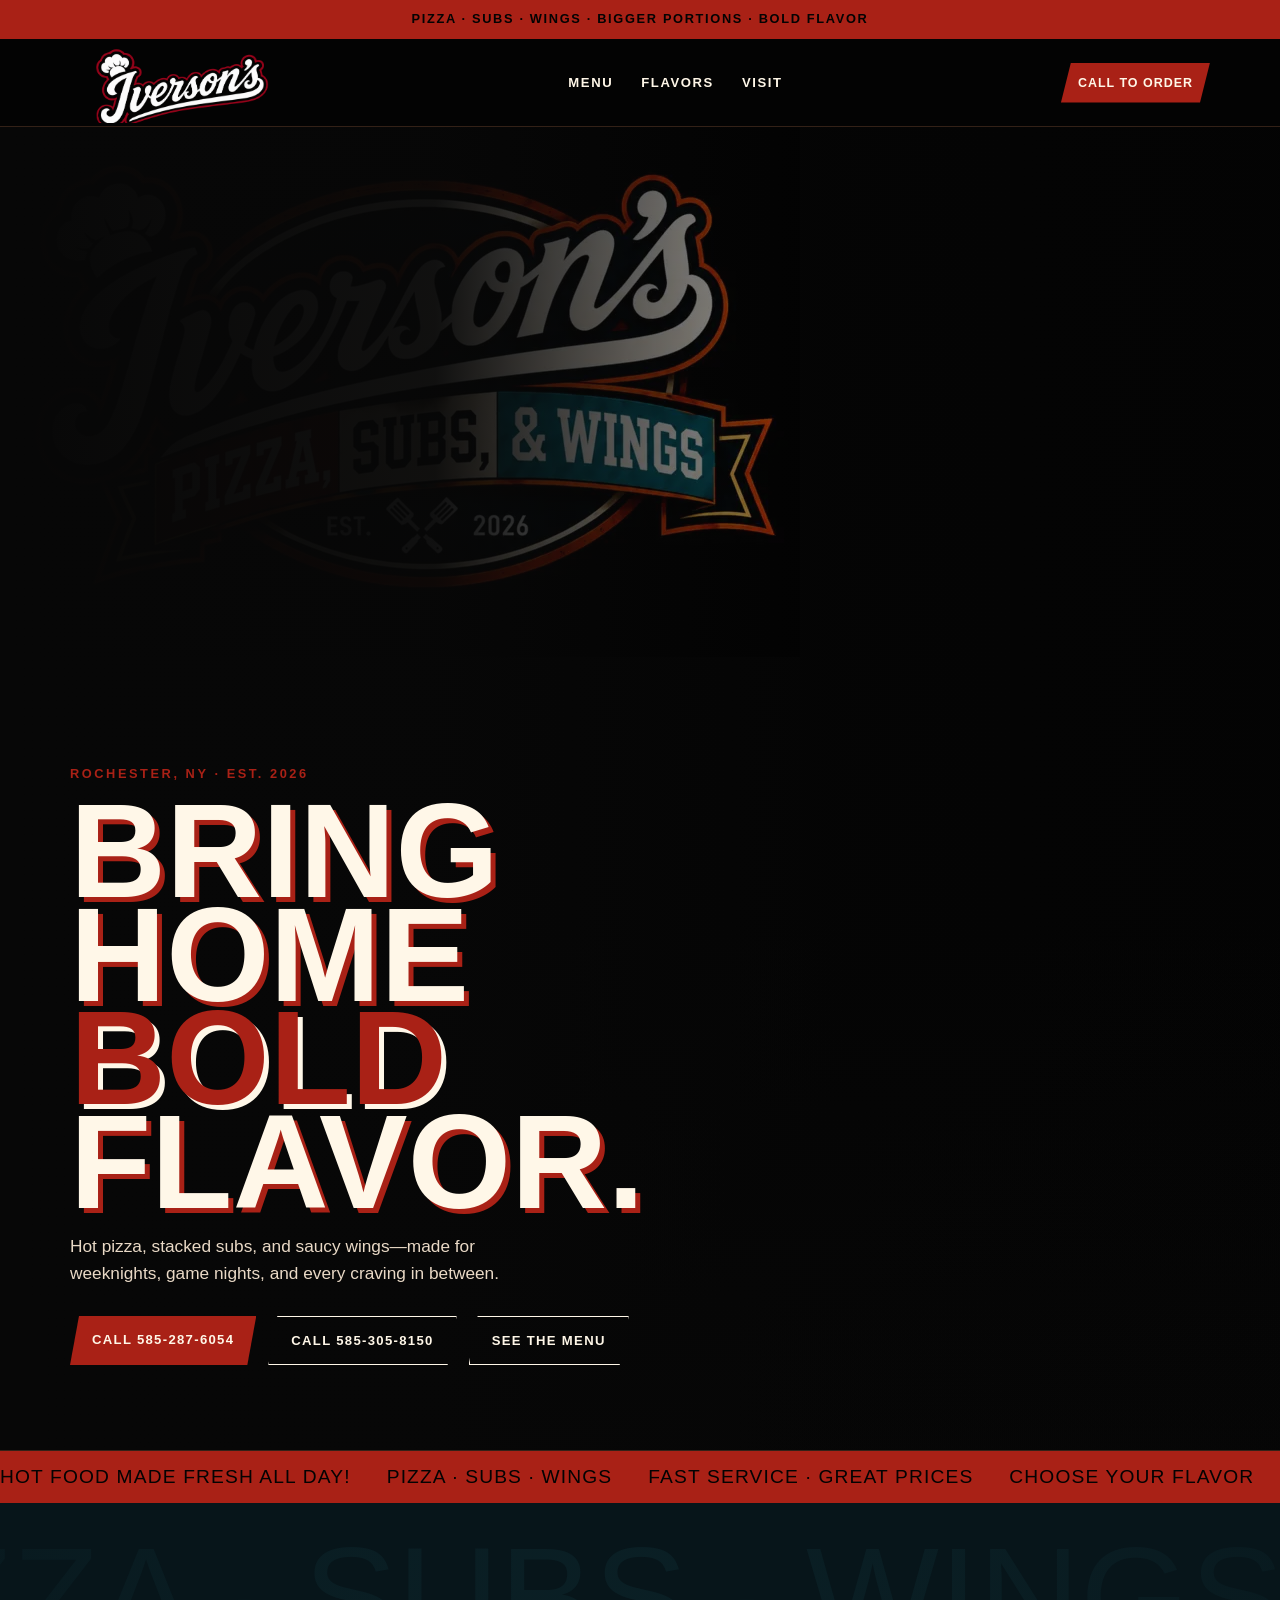
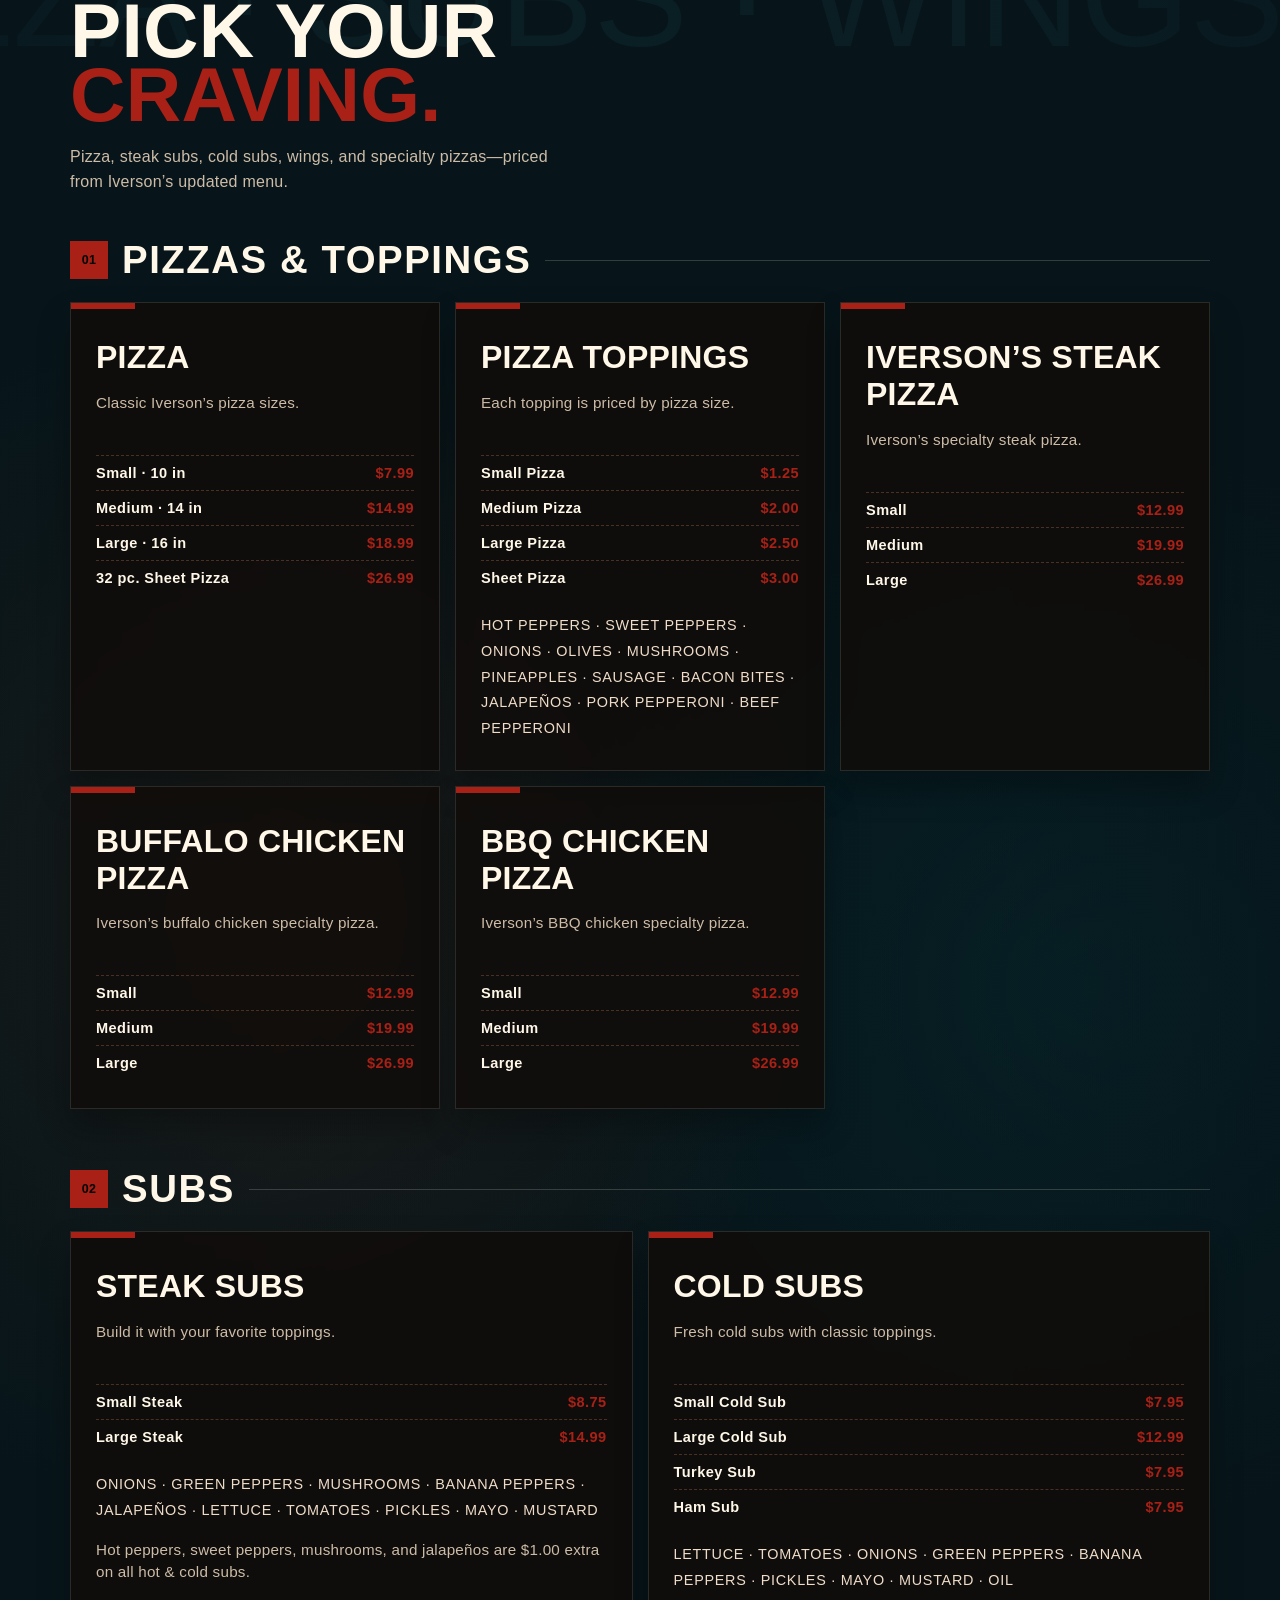
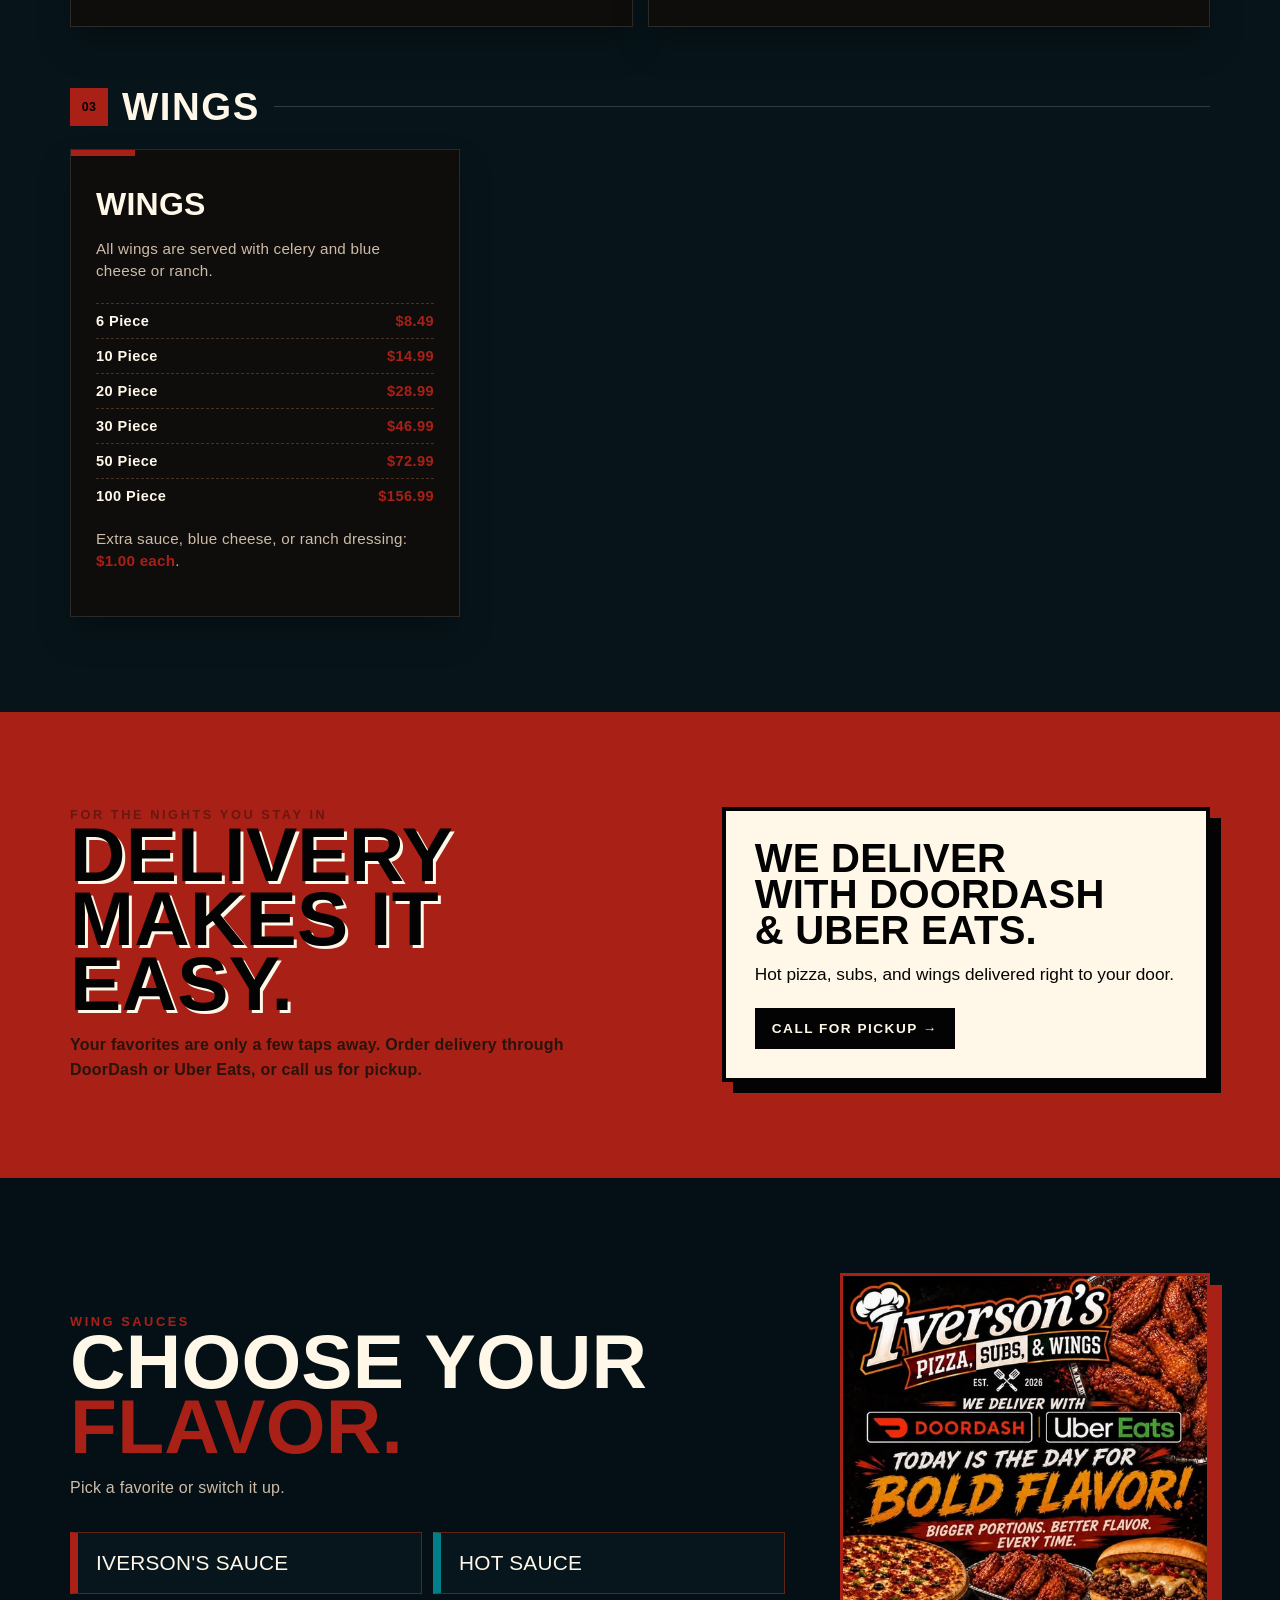
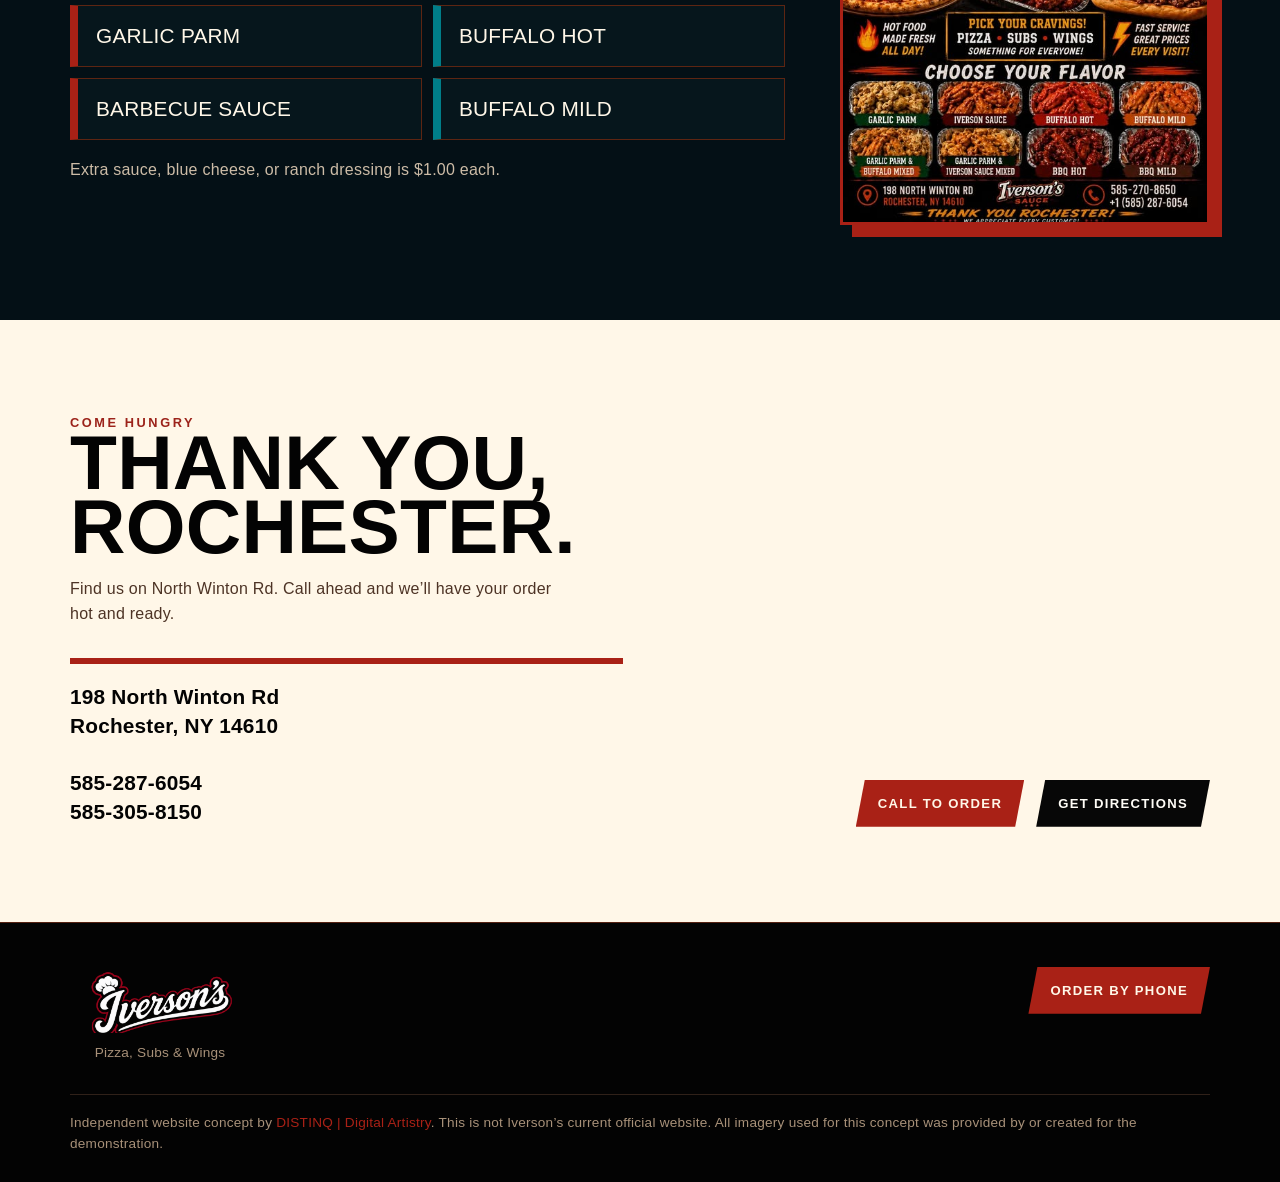
==== iversons-hoops/index.html @ 76c78ae6 "Place Iverson's full logo in hero" ====
<!doctype html>
<html lang="en">
<head>
  <meta charset="utf-8">
  <meta name="viewport" content="width=device-width, initial-scale=1">
  <meta name="description" content="A bold website concept for Iverson's Pizza, Subs & Wings.">
  <title>Iverson's Pizza, Subs & Wings | Bold Flavor</title>
  <link rel="icon" type="image/svg+xml" href="data:image/svg+xml,%3Csvg xmlns='http://www.w3.org/2000/svg' viewBox='0 0 64 64'%3E%3Ccircle cx='32' cy='32' r='30' fill='%23f4511e'/%3E%3Cpath d='M10 38c12-2 30-15 44-26M23 55c4-14 13-31 29-43M8 26c16 0 32 6 47 19' stroke='%230a0a0a' stroke-width='4' fill='none'/%3E%3C/svg%3E">
  <link rel="stylesheet" href="css/style.css?v=20260922-hero-logo">
  <script src="js/script.js" defer></script>
<style>.logo-image{display:block;width:220px;height:80px;overflow:hidden;line-height:0}.logo-image img{display:block;width:220px;height:80px;object-fit:cover;object-position:center top}@media(max-width:480px){.logo-image{width:170px;height:66px}.logo-image img{width:170px;height:66px}} .footer-logo{width:180px;height:66px}.footer-logo img{width:180px;height:66px}@media(max-width:480px){.footer-logo{width:155px;height:60px}.footer-logo img{width:155px;height:60px}}</style></head>
<body>
  <div class="top">Pizza · Subs · Wings · Bigger portions · Bold flavor</div>
  <nav class="wrap nav">
    <a class="logo logo-image" href="#top" aria-label="Iverson’s home"><img src="Iversons-logo-deep-red.png" alt="Iverson’s"></a>
    <div class="links"><a href="#menu">Menu</a><a href="#flavors">Flavors</a><a href="#visit">Visit</a></div>
    <a class="order" href="tel:+15852876054">Call to order</a>
  </nav>

  <main id="top">
    <section class="hero">
      <div class="hero-logo" aria-hidden="true"><img src="iversons-hero-logo.webp" alt=""></div>
      <div class="wrap hero-inner">
        <div class="eyebrow">Rochester, NY · Est. 2026</div>
        <h1>Bring home<br><em>bold</em> flavor.</h1>
        <p>Hot pizza, stacked subs, and saucy wings—made for weeknights, game nights, and every craving in between.</p>
        <div class="hero-ctas">
          <a class="btn orange" href="tel:+15852876054">Call 585-287-6054</a>
          <a class="btn outline" href="tel:+15853058150">Call 585-305-8150</a>
          <a class="btn outline" href="#menu">See the menu</a>
        </div>
      </div>
    </section>

    <div class="ticker"><span>Hot food made fresh all day!</span><span>Pizza · Subs · Wings</span><span>Fast service · Great prices</span><span>Choose your flavor</span></div>

    <section class="menu section" id="menu">
      <div class="wrap menu-content">
        <h2 class="heading">Pick your<br><span class="hot">craving.</span></h2>
        <p class="sub">Pizza, steak subs, cold subs, wings, and specialty pizzas—priced from Iverson’s updated menu.</p>

        <div class="menu-group">
          <div class="menu-group-title"><span>01</span><h3>Pizzas &amp; Toppings</h3></div>
          <div class="cards cards-pizza">
            <article class="card">
            <h3>Pizza</h3>
            <p>Classic Iverson’s pizza sizes.</p>
            <ul>
              <li><span>Small · 10 in</span><b>$7.99</b></li>
              <li><span>Medium · 14 in</span><b>$14.99</b></li>
              <li><span>Large · 16 in</span><b>$18.99</b></li>
              <li><span>32 pc. Sheet Pizza</span><b>$26.99</b></li>
            </ul>
          </article>
            <article class="card">
            <h3>Pizza Toppings</h3>
            <p>Each topping is priced by pizza size.</p>
            <ul>
              <li><span>Small Pizza</span><b>$1.25</b></li>
              <li><span>Medium Pizza</span><b>$2.00</b></li>
              <li><span>Large Pizza</span><b>$2.50</b></li>
              <li><span>Sheet Pizza</span><b>$3.00</b></li>
            </ul>
            <div class="topping-copy">Hot Peppers · Sweet Peppers · Onions · Olives · Mushrooms · Pineapples · Sausage · Bacon Bites · Jalapeños · Pork Pepperoni · Beef Pepperoni</div>
          </article>
            <article class="card">
            <h3>Iverson’s Steak Pizza</h3>
            <p>Iverson’s specialty steak pizza.</p>
            <ul>
              <li><span>Small</span><b>$12.99</b></li>
              <li><span>Medium</span><b>$19.99</b></li>
              <li><span>Large</span><b>$26.99</b></li>
            </ul>
          </article>
            <article class="card">
            <h3>Buffalo Chicken Pizza</h3>
            <p>Iverson’s buffalo chicken specialty pizza.</p>
            <ul>
              <li><span>Small</span><b>$12.99</b></li>
              <li><span>Medium</span><b>$19.99</b></li>
              <li><span>Large</span><b>$26.99</b></li>
            </ul>
          </article>
            <article class="card">
            <h3>BBQ Chicken Pizza</h3>
            <p>Iverson’s BBQ chicken specialty pizza.</p>
            <ul>
              <li><span>Small</span><b>$12.99</b></li>
              <li><span>Medium</span><b>$19.99</b></li>
              <li><span>Large</span><b>$26.99</b></li>
            </ul>
          </article>
          </div>
        </div>

        <div class="menu-group">
          <div class="menu-group-title"><span>02</span><h3>Subs</h3></div>
          <div class="cards cards-subs">
            <article class="card">
            <h3>Steak Subs</h3>
            <p>Build it with your favorite toppings.</p>
            <ul>
              <li><span>Small Steak</span><b>$8.75</b></li>
              <li><span>Large Steak</span><b>$14.99</b></li>
            </ul>
            <div class="topping-copy">Onions · Green Peppers · Mushrooms · Banana Peppers · Jalapeños · Lettuce · Tomatoes · Pickles · Mayo · Mustard</div>
            <p>Hot peppers, sweet peppers, mushrooms, and jalapeños are $1.00 extra on all hot &amp; cold subs.</p>
          </article>
            <article class="card">
            <h3>Cold Subs</h3>
            <p>Fresh cold subs with classic toppings.</p>
            <ul>
              <li><span>Small Cold Sub</span><b>$7.95</b></li>
              <li><span>Large Cold Sub</span><b>$12.99</b></li>
              <li><span>Turkey Sub</span><b>$7.95</b></li>
              <li><span>Ham Sub</span><b>$7.95</b></li>
            </ul>
            <div class="topping-copy">Lettuce · Tomatoes · Onions · Green Peppers · Banana Peppers · Pickles · Mayo · Mustard · Oil</div>
          </article>
          </div>
        </div>

        <div class="menu-group">
          <div class="menu-group-title"><span>03</span><h3>Wings</h3></div>
          <div class="cards cards-wings">
            <article class="card">
            <h3>Wings</h3>
            <p>All wings are served with celery and blue cheese or ranch.</p>
            <ul>
              <li><span>6 Piece</span><b>$8.49</b></li>
              <li><span>10 Piece</span><b>$14.99</b></li>
              <li><span>20 Piece</span><b>$28.99</b></li>
              <li><span>30 Piece</span><b>$46.99</b></li>
              <li><span>50 Piece</span><b>$72.99</b></li>
              <li><span>100 Piece</span><b>$156.99</b></li>
            </ul>
            <p>Extra sauce, blue cheese, or ranch dressing: <b>$1.00 each</b>.</p>
          </article>
          </div>
        </div>
      </div>
    </section>

    <section class="delivery section">
      <div class="wrap delivery-grid">
        <div>
          <div class="eyebrow delivery-eyebrow">For the nights you stay in</div>
          <h2 class="heading">Delivery<br>makes it<br>easy.</h2>
          <p class="sub">Your favorites are only a few taps away. Order delivery through DoorDash or Uber Eats, or call us for pickup.</p>
        </div>
        <div class="delivery-callout">
          <strong>We deliver<br>with DoorDash<br>&amp; Uber Eats.</strong>
          <p>Hot pizza, subs, and wings delivered right to your door.</p>
          <a href="tel:+15852876054">Call for pickup →</a>
        </div>
      </div>
    </section>

    <section class="flavors section" id="flavors">
      <div class="wrap flavor-grid">
        <div>
          <div class="eyebrow">Wing sauces</div>
          <h2 class="heading">Choose your<br><span class="hot">flavor.</span></h2>
          <p class="sub">Pick a favorite or switch it up.</p>
          <div class="flavor-list">
            <div class="flavor">Iverson's Sauce</div>
            <div class="flavor">Hot Sauce</div>
            <div class="flavor">Garlic Parm</div>
            <div class="flavor">Buffalo Hot</div>
            <div class="flavor">Barbecue Sauce</div>
            <div class="flavor">Buffalo Mild</div>
          </div>
          <p class="sub">Extra sauce, blue cheese, or ranch dressing is $1.00 each.</p>
        </div>
        <img class="ad" src="assets/iversons-ad.png" alt="Iverson's Pizza, Subs & Wings advertisement showing pizza, wings and subs">
      </div>
    </section>

    <section class="visit section" id="visit">
      <div class="wrap visit-grid">
        <div>
          <div class="eyebrow visit-eyebrow">Come hungry</div>
          <h2 class="heading">Thank you,<br>Rochester.</h2>
          <p class="sub">Find us on North Winton Rd. Call ahead and we’ll have your order hot and ready.</p>
          <div class="visit-details">198 North Winton Rd<br>Rochester, NY 14610<br><br>585-287-6054<br>585-305-8150</div>
        </div>
        <div class="visit-actions">
          <a class="btn orange" href="tel:+15852876054">Call to order</a>
          <a class="btn dark" href="https://maps.google.com/?q=198+North+Winton+Road+Rochester+NY+14610" target="_blank" rel="noopener">Get directions</a>
        </div>
      </div>
    </section>
  </main>

  <footer class="footer">
    <div class="wrap">
      <div class="footer-top">
        <div><a class="logo logo-image footer-logo" href="#top" aria-label="Iverson’s home"><img src="Iversons-logo-deep-red.png" alt="Iverson’s"></a><p>Pizza, Subs &amp; Wings</p></div>
        <a class="btn orange" href="tel:+15852876054">Order by phone</a>
      </div>
      <div class="legal">Independent website concept by <a href="https://distinqdigitalartistry.com">DISTINQ | Digital Artistry</a>. This is not Iverson’s current official website. All imagery used for this concept was provided by or created for the demonstration.</div>
    </div>
  </footer>
</body>
</html>
---- iversons-hoops/css/style.css ----
:root{--black:#030303;--char:#07151a;--orange:#a92116;--amber:#a92116;--red:#a92116;--teal:#007e89;--cream:#fff7e8;--white:#fffdf7;--line:#542010}
*{box-sizing:border-box}
html{scroll-behavior:smooth}
body{margin:0;background:var(--black);color:var(--cream);font-family:Impact,Haettenschweiler,'Arial Narrow Bold',sans-serif;letter-spacing:.015em}
a{color:inherit;text-decoration:none}
.wrap{max-width:1200px;margin:auto;padding:0 30px}
.top{height:39px;background:var(--orange);display:flex;align-items:center;justify-content:center;color:var(--black);font:800 .8rem/1 Arial,sans-serif;letter-spacing:.13em;text-transform:uppercase}
.nav{height:87px;display:flex;align-items:center;justify-content:space-between;gap:20px}
.logo{color:var(--white);font-family:Georgia,serif;font-size:1.65rem;font-style:italic;font-weight:900;letter-spacing:-.08em}
.logo i{display:inline-block;color:var(--cream);font-style:normal;font-family:Georgia,serif;font-size:2rem;font-weight:900;line-height:1;text-shadow:-2px 0 var(--orange),0 2px var(--orange),2px 0 var(--orange),0 -2px var(--orange);margin-right:-.08em}
.links{display:flex;gap:28px;font:800 .82rem Arial,sans-serif;letter-spacing:.12em;text-transform:uppercase}
.links a:hover{color:var(--amber)}
.order{padding:13px 17px;background:var(--red);color:var(--cream);font:900 .78rem Arial,sans-serif;letter-spacing:.08em;text-transform:uppercase;clip-path:polygon(10px 0,100% 0,calc(100% - 10px) 100%,0 100%)}
.hero{position:relative;overflow:hidden;min-height:650px;border-top:1px solid #332117;border-bottom:1px solid #332117}
.hero:after{content:'';position:absolute;inset:0;background:linear-gradient(90deg,#070707 0%,rgba(7,7,7,.96) 34%,rgba(7,7,7,.34) 65%,rgba(7,7,7,.12)),linear-gradient(0deg,rgba(7,7,7,.7),transparent 40%);pointer-events:none}
.hero-img{position:absolute;inset:0;background:url('../assets/basketball-pizza.png') 82% 48%/min(760px,71vw) auto no-repeat;filter:saturate(1.1)}
.hero-inner{position:relative;z-index:1;padding:105px 30px 85px}
.eyebrow{color:var(--amber);font:900 .8rem Arial,sans-serif;letter-spacing:.2em;text-transform:uppercase}
.hero h1{font-size:clamp(4.3rem,10.5vw,8.3rem);line-height:.78;text-transform:uppercase;max-width:680px;margin:19px 0;color:var(--cream);text-shadow:5px 5px 0 var(--red)}
.hero h1 em{color:var(--red);font-style:normal;text-shadow:5px 5px 0 var(--cream)}
.hero p{max-width:430px;font:1.08rem/1.55 Arial,sans-serif;letter-spacing:0;color:#e9d9c6}
.hero-ctas{display:flex;gap:12px;flex-wrap:wrap;margin-top:29px}
.btn{padding:16px 22px;display:inline-block;font:900 .82rem Arial,sans-serif;letter-spacing:.1em;text-transform:uppercase;clip-path:polygon(9px 0,100% 0,calc(100% - 9px) 100%,0 100%)}
.btn.orange{background:var(--red);color:var(--cream)}
.btn.outline{border:1px solid var(--cream);color:var(--cream)}
.btn.dark{background:#070707;color:#fffdf7}
.ticker{overflow:hidden;background:var(--amber);color:var(--black);white-space:nowrap;padding:15px 0;font-size:1.2rem;letter-spacing:.06em;text-transform:uppercase}
.ticker span{padding-right:36px}
.section{padding:95px 0}
.heading{font-size:clamp(3rem,6vw,5.6rem);line-height:.84;text-transform:uppercase;margin:0;color:var(--cream)}
.heading .hot{color:var(--orange)}
.sub{font:1rem/1.55 Arial,sans-serif;color:#cdbca7;max-width:500px;margin:18px 0 0}

/* Menu */
.menu{background:var(--char);position:relative;overflow:hidden;isolation:isolate}
.menu:before{content:'PIZZA · SUBS · WINGS';position:absolute;right:-.03em;top:.1em;font-size:clamp(3rem,11vw,12rem);color:#0c252b;white-space:nowrap;pointer-events:none;z-index:0}
.menu:after{content:'';position:absolute;inset:0;background:linear-gradient(90deg,rgba(7,21,26,.68) 0%,rgba(7,21,26,.48) 22%,rgba(7,21,26,.38) 50%,rgba(7,21,26,.48) 78%,rgba(7,21,26,.68) 100%),radial-gradient(circle at 18% 42%,rgba(241,90,10,.18),transparent 34%),radial-gradient(circle at 84% 45%,rgba(0,126,137,.18),transparent 32%);z-index:1;pointer-events:none}
.menu-content{position:relative;z-index:2}
.cards{display:grid;grid-template-columns:repeat(3,1fr);gap:15px;margin-top:43px;position:relative;z-index:2}
.menu-group{margin-top:44px;position:relative;z-index:2}
.menu-group+.menu-group{margin-top:58px}
.menu-group-title{display:flex;align-items:center;gap:14px}
.menu-group-title span{display:inline-flex;align-items:center;justify-content:center;width:38px;height:38px;background:var(--orange);color:var(--black);font:900 .78rem Arial,sans-serif}
.menu-group-title h3{margin:0;color:var(--cream);font-size:clamp(1.7rem,3vw,2.6rem);text-transform:uppercase;letter-spacing:.04em}
.menu-group-title:after{content:'';height:1px;background:rgba(247,240,228,.18);flex:1}
.menu-group .cards{margin-top:20px}
.cards-subs{grid-template-columns:repeat(2,minmax(0,1fr))}
.cards-wings{grid-template-columns:minmax(0,1fr);max-width:390px}
.cards-wings .card:before{background:var(--red)}
.card{border:1px solid rgba(247,240,228,.12);background:rgba(16,13,11,.88);padding:28px 25px;min-height:250px;position:relative;backdrop-filter:blur(2px);box-shadow:0 18px 30px rgba(0,0,0,.28)}
.card:before{content:'';position:absolute;left:0;top:0;width:64px;height:6px;background:var(--orange)}
.card:nth-child(even):before{background:var(--amber)}
.card h3{font-size:2rem;text-transform:uppercase;margin:8px 0 14px;color:var(--cream)}
.card p{min-height:42px;font:.95rem/1.45 Arial,sans-serif;color:#cdbca7}
.card ul{list-style:none;margin:21px 0 0;padding:0;font:800 .91rem Arial,sans-serif;letter-spacing:.03em}
.card li{display:flex;justify-content:space-between;gap:16px;padding:9px 0;border-top:1px dashed #4a3022}
.card li span{padding-right:8px}
.card b{color:var(--amber);white-space:nowrap}
.topping-copy{margin-top:18px;font:400 .9rem/1.8 Arial,sans-serif;color:#f0ddc9;text-transform:uppercase;letter-spacing:.05em}

.delivery{background:var(--orange);color:var(--black)}
.delivery-grid{display:grid;grid-template-columns:1.1fr .9fr;gap:55px;align-items:center}
.delivery .heading{color:var(--black);text-shadow:3px 3px 0 var(--cream)}
.delivery .sub{color:#29130b;font-weight:600}
.delivery-eyebrow{color:#6c160f}
.delivery-callout{border:4px solid var(--black);padding:29px;background:var(--cream);box-shadow:11px 11px 0 var(--black)}
.delivery-callout p{font:1.08rem/1.5 Arial,sans-serif;letter-spacing:0;margin:0}
.delivery-callout strong{display:block;font-size:2.5rem;line-height:.9;text-transform:uppercase;margin-bottom:14px}
.delivery-callout a{display:inline-block;margin-top:20px;font:900 .85rem Arial,sans-serif;letter-spacing:.11em;text-transform:uppercase;padding:13px 17px;background:var(--black);color:var(--cream)}
.flavors{background:#041016}
.flavor-grid{display:grid;grid-template-columns:1fr 370px;gap:55px;align-items:center}
.flavor-list{display:grid;grid-template-columns:repeat(2,1fr);gap:11px;margin-top:31px}
.flavor{border:1px solid #5d2512;background:#06161c;color:var(--cream);padding:18px;font-size:1.3rem;text-transform:uppercase}
.flavor:nth-child(odd){border-left:8px solid var(--orange)}
.flavor:nth-child(even){border-left:8px solid var(--teal)}
.ad{width:100%;max-width:370px;justify-self:end;border:3px solid var(--orange);box-shadow:12px 12px 0 var(--red)}
.visit{background:var(--cream);color:var(--black)}
.visit-grid{display:grid;grid-template-columns:1fr 1fr;gap:35px;align-items:end}
.visit .heading{color:var(--black)}
.visit .sub{color:#4d3325}
.visit-eyebrow{color:#9c231a}
.visit-details{border-top:6px solid var(--orange);margin-top:32px;padding-top:19px;font:800 1.3rem/1.38 Arial,sans-serif;letter-spacing:.01em}
.visit-actions{display:flex;gap:12px;flex-wrap:wrap;justify-content:end}
.footer{background:var(--black);padding:44px 0 28px;border-top:1px solid var(--line)}
.footer-top{display:flex;justify-content:space-between;gap:30px;align-items:flex-start}
.footer-top>div:first-child{width:180px;display:flex;flex-direction:column;align-items:center;text-align:center}
.footer-top>div:first-child p{margin:10px 0 0;text-align:center}
.footer p,.legal{font:.85rem/1.5 Arial,sans-serif;color:#a89179}
.legal{border-top:1px solid #302119;padding-top:18px;margin-top:31px}
.legal a{color:var(--amber)}

@media(max-width:800px){
  .links{display:none}
  .hero{min-height:620px}
  .hero-img{background-size:720px auto;background-position:110% 51%;opacity:.75}
  .hero:after{background:linear-gradient(90deg,#070707 0%,rgba(7,7,7,.94) 48%,rgba(7,7,7,.42)),linear-gradient(0deg,rgba(7,7,7,.65),transparent 40%)}
  .hero-inner{padding-top:80px}
  .cards,.delivery-grid,.flavor-grid,.visit-grid{grid-template-columns:1fr}.menu:after{background:linear-gradient(180deg,rgba(22,18,15,.58) 0%,rgba(22,18,15,.54) 40%,rgba(22,18,15,.68) 100%)}
  .delivery-grid,.flavor-grid{gap:35px}
  .ad{justify-self:start;max-width:310px}
  .visit-actions{justify-content:start}
  .footer-top{flex-direction:column}
  .cards-wings{max-width:none}
  .menu-group+.menu-group{margin-top:46px}
  .section{padding:68px 0}
}
@media(max-width:480px){
  .wrap,.hero-inner{padding-left:20px;padding-right:20px}
  .logo{font-size:1.35rem}
  .logo i{font-size:1.65rem}
  .order{font-size:.68rem;padding:11px}
  .hero h1{font-size:4rem}
  .flavor-list{grid-template-columns:1fr}
  .top{font-size:.67rem}
  .heading{font-size:3.2rem}
  .card{padding:24px 20px}
  .card h3{font-size:1.7rem}
}

/* Dark food backdrop behind the menu */
.menu{background:var(--char) url('../iversons-menu-center-fixed.webp') center center/min(780px, 82vw) auto no-repeat fixed}
@media(max-width:800px){.menu{background-position:center center;background-size:82vw auto;background-repeat:no-repeat;background-attachment:fixed}}
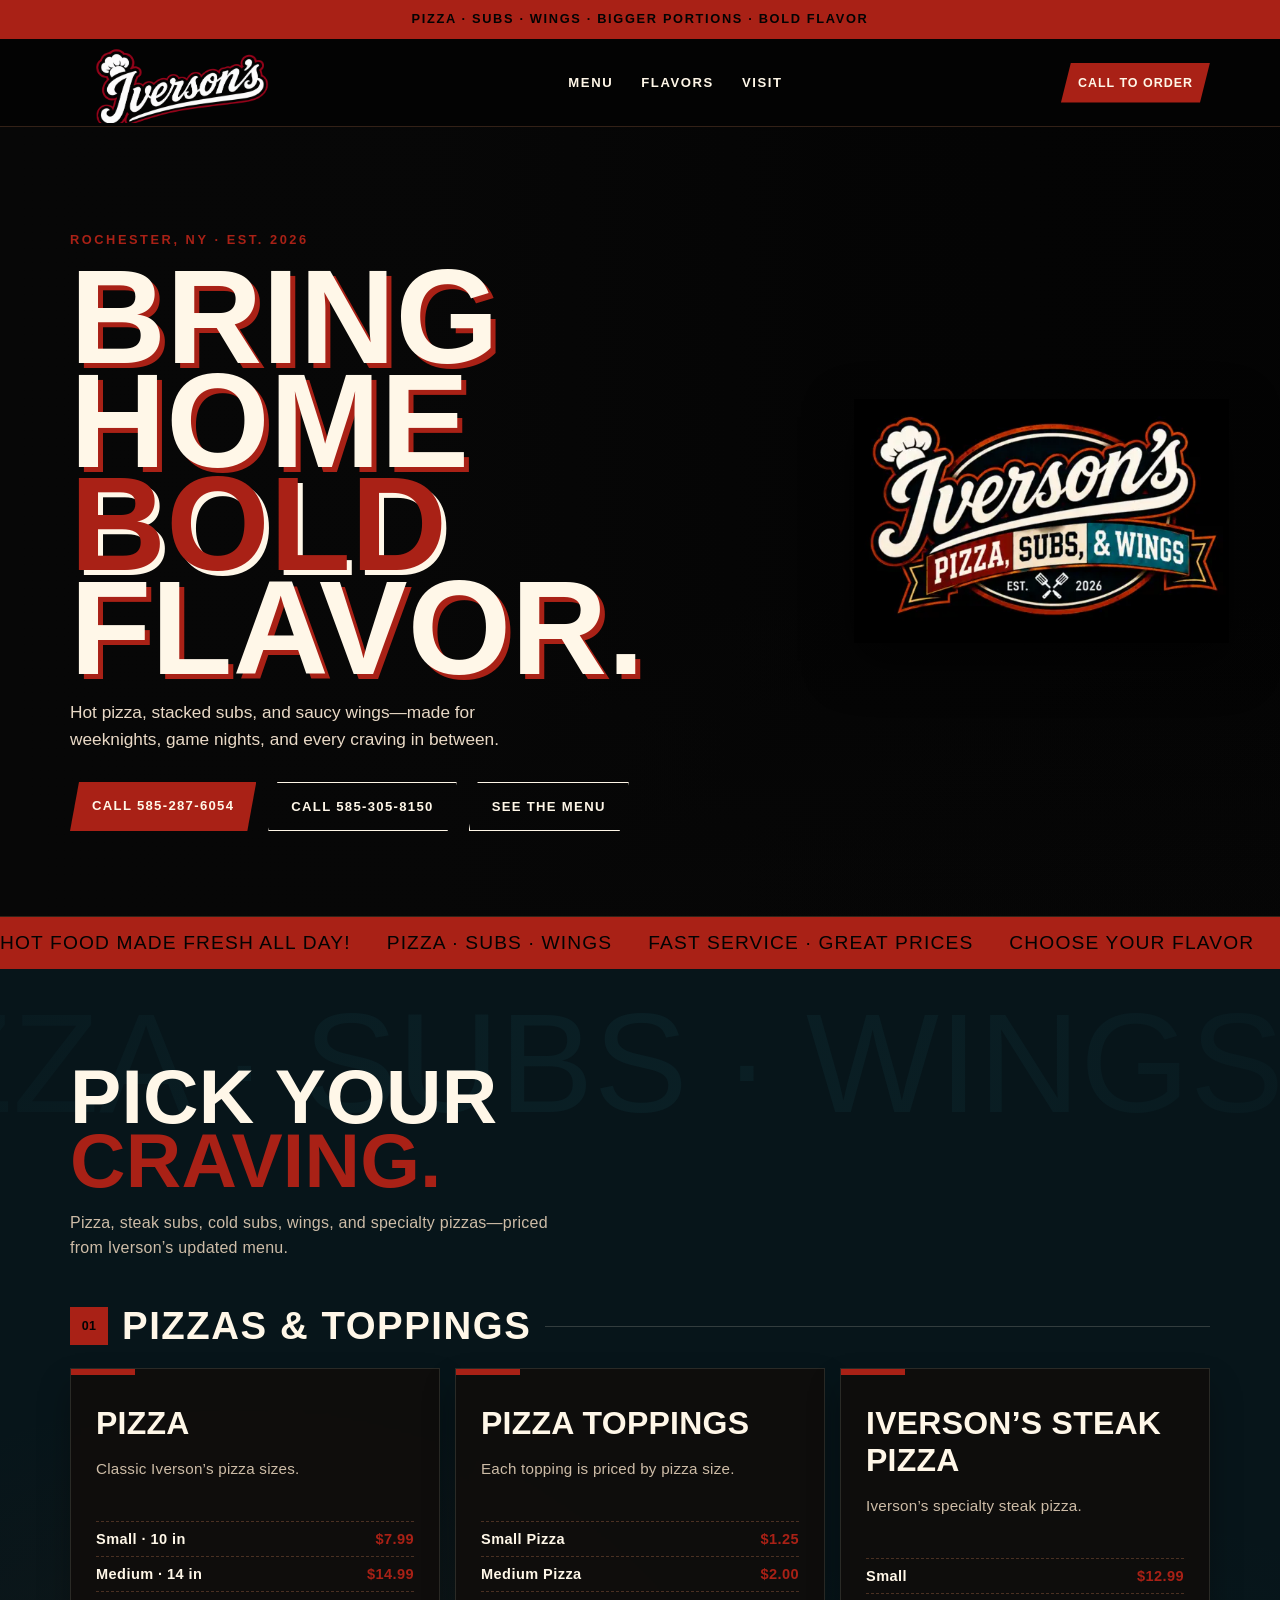
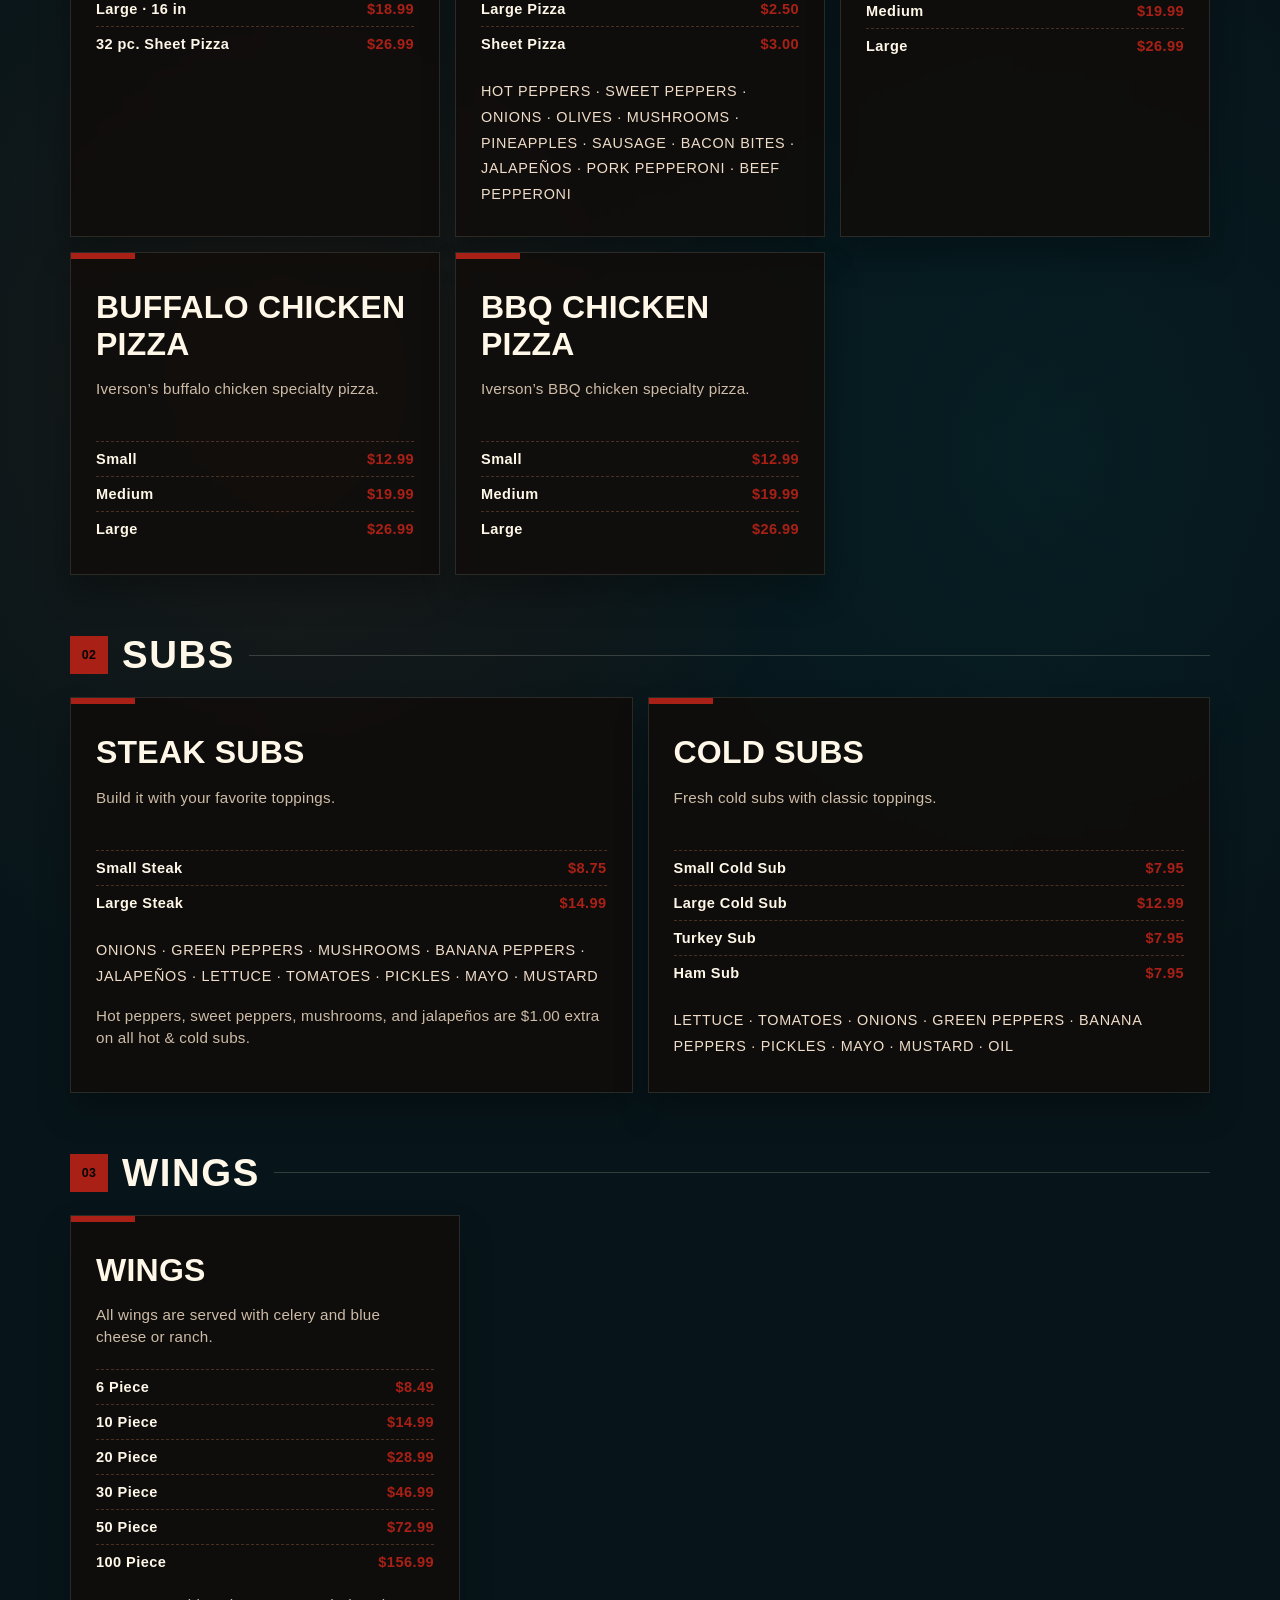
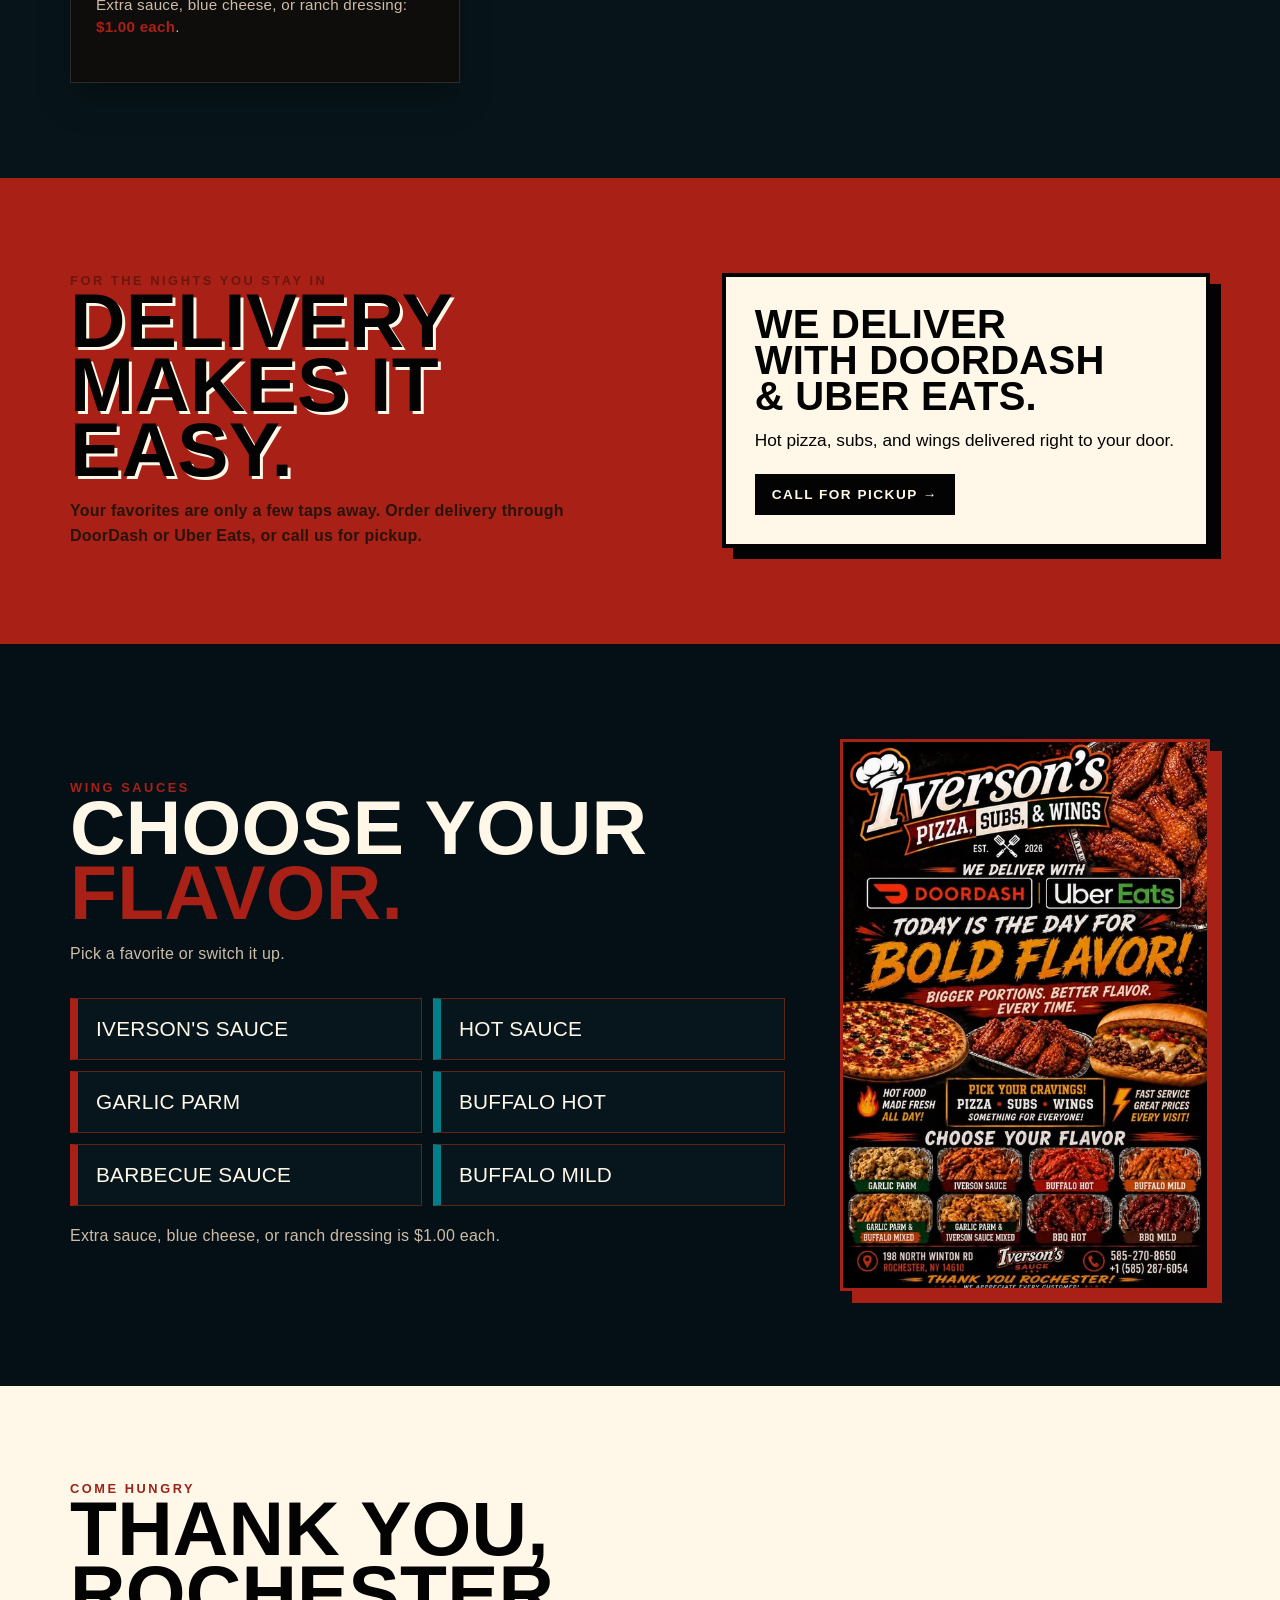
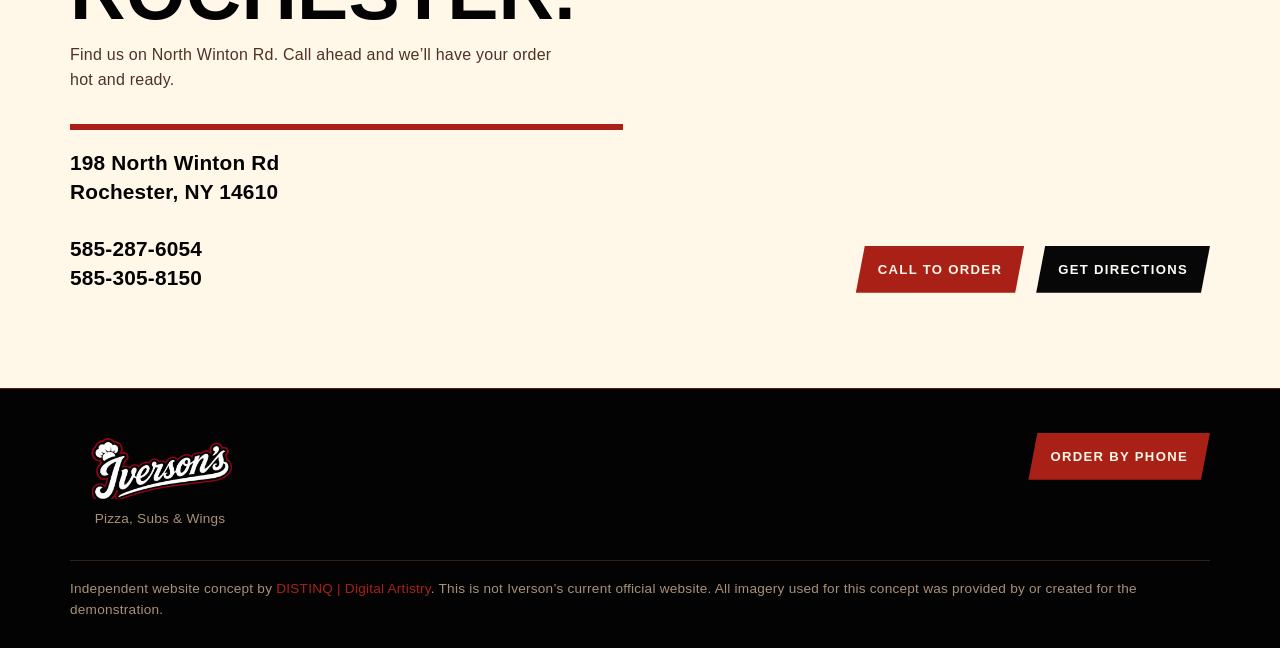
==== commit 05afcc4a: "Use revised hero logo asset" ====
--- a/iversons-hoops/index.html
+++ b/iversons-hoops/index.html
@@ -6,7 +6,7 @@
   <meta name="description" content="A bold website concept for Iverson's Pizza, Subs & Wings.">
   <title>Iverson's Pizza, Subs & Wings | Bold Flavor</title>
   <link rel="icon" type="image/svg+xml" href="data:image/svg+xml,%3Csvg xmlns='http://www.w3.org/2000/svg' viewBox='0 0 64 64'%3E%3Ccircle cx='32' cy='32' r='30' fill='%23f4511e'/%3E%3Cpath d='M10 38c12-2 30-15 44-26M23 55c4-14 13-31 29-43M8 26c16 0 32 6 47 19' stroke='%230a0a0a' stroke-width='4' fill='none'/%3E%3C/svg%3E">
-  <link rel="stylesheet" href="css/style.css?v=20260922-hero-logo">
+  <link rel="stylesheet" href="css/style.css?v=20260922-hero-logo-revised">
   <script src="js/script.js" defer></script>
 <style>.logo-image{display:block;width:220px;height:80px;overflow:hidden;line-height:0}.logo-image img{display:block;width:220px;height:80px;object-fit:cover;object-position:center top}@media(max-width:480px){.logo-image{width:170px;height:66px}.logo-image img{width:170px;height:66px}} .footer-logo{width:180px;height:66px}.footer-logo img{width:180px;height:66px}@media(max-width:480px){.footer-logo{width:155px;height:60px}.footer-logo img{width:155px;height:60px}}</style></head>
 <body>
@@ -19,7 +19,7 @@
 
   <main id="top">
     <section class="hero">
-      <div class="hero-logo" aria-hidden="true"><img src="iversons-hero-logo.webp" alt=""></div>
+      <div class="hero-logo" aria-hidden="true"><img src="iversons-hero-logo.webp?v=revised" alt=""></div>
       <div class="wrap hero-inner">
         <div class="eyebrow">Rochester, NY · Est. 2026</div>
         <h1>Bring home<br><em>bold</em> flavor.</h1>
--- a/iversons-hoops/css/style.css
+++ b/iversons-hoops/css/style.css
@@ -12,9 +12,10 @@
 .links a:hover{color:var(--amber)}
 .order{padding:13px 17px;background:var(--red);color:var(--cream);font:900 .78rem Arial,sans-serif;letter-spacing:.08em;text-transform:uppercase;clip-path:polygon(10px 0,100% 0,calc(100% - 10px) 100%,0 100%)}
 .hero{position:relative;overflow:hidden;min-height:650px;border-top:1px solid #332117;border-bottom:1px solid #332117}
-.hero:after{content:'';position:absolute;inset:0;background:linear-gradient(90deg,#070707 0%,rgba(7,7,7,.96) 34%,rgba(7,7,7,.34) 65%,rgba(7,7,7,.12)),linear-gradient(0deg,rgba(7,7,7,.7),transparent 40%);pointer-events:none}
-.hero-img{position:absolute;inset:0;background:url('../assets/basketball-pizza.png') 82% 48%/min(760px,71vw) auto no-repeat;filter:saturate(1.1)}
-.hero-inner{position:relative;z-index:1;padding:105px 30px 85px}
+.hero:after{content:'';position:absolute;inset:0;z-index:0;background:linear-gradient(90deg,#070707 0%,rgba(7,7,7,.96) 34%,rgba(7,7,7,.34) 65%,rgba(7,7,7,.12)),linear-gradient(0deg,rgba(7,7,7,.7),transparent 40%);pointer-events:none}
+.hero-logo{position:absolute;inset:0;z-index:1;display:flex;align-items:center;justify-content:flex-end;padding:0 clamp(18px,4vw,70px);pointer-events:none}
+.hero-logo img{display:block;width:min(375px,29.25vw);height:auto;filter:drop-shadow(0 18px 24px rgba(0,0,0,.6))}
+.hero-inner{position:relative;z-index:2;padding:105px 30px 85px}
 .eyebrow{color:var(--amber);font:900 .8rem Arial,sans-serif;letter-spacing:.2em;text-transform:uppercase}
 .hero h1{font-size:clamp(4.3rem,10.5vw,8.3rem);line-height:.78;text-transform:uppercase;max-width:680px;margin:19px 0;color:var(--cream);text-shadow:5px 5px 0 var(--red)}
 .hero h1 em{color:var(--red);font-style:normal;text-shadow:5px 5px 0 var(--cream)}
@@ -92,7 +93,8 @@
 @media(max-width:800px){
   .links{display:none}
   .hero{min-height:620px}
-  .hero-img{background-size:720px auto;background-position:110% 51%;opacity:.75}
+  .hero-logo{justify-content:flex-end;padding:0 18px;opacity:.45}
+  .hero-logo img{width:min(225px,39vw)}
   .hero:after{background:linear-gradient(90deg,#070707 0%,rgba(7,7,7,.94) 48%,rgba(7,7,7,.42)),linear-gradient(0deg,rgba(7,7,7,.65),transparent 40%)}
   .hero-inner{padding-top:80px}
   .cards,.delivery-grid,.flavor-grid,.visit-grid{grid-template-columns:1fr}.menu:after{background:linear-gradient(180deg,rgba(22,18,15,.58) 0%,rgba(22,18,15,.54) 40%,rgba(22,18,15,.68) 100%)}
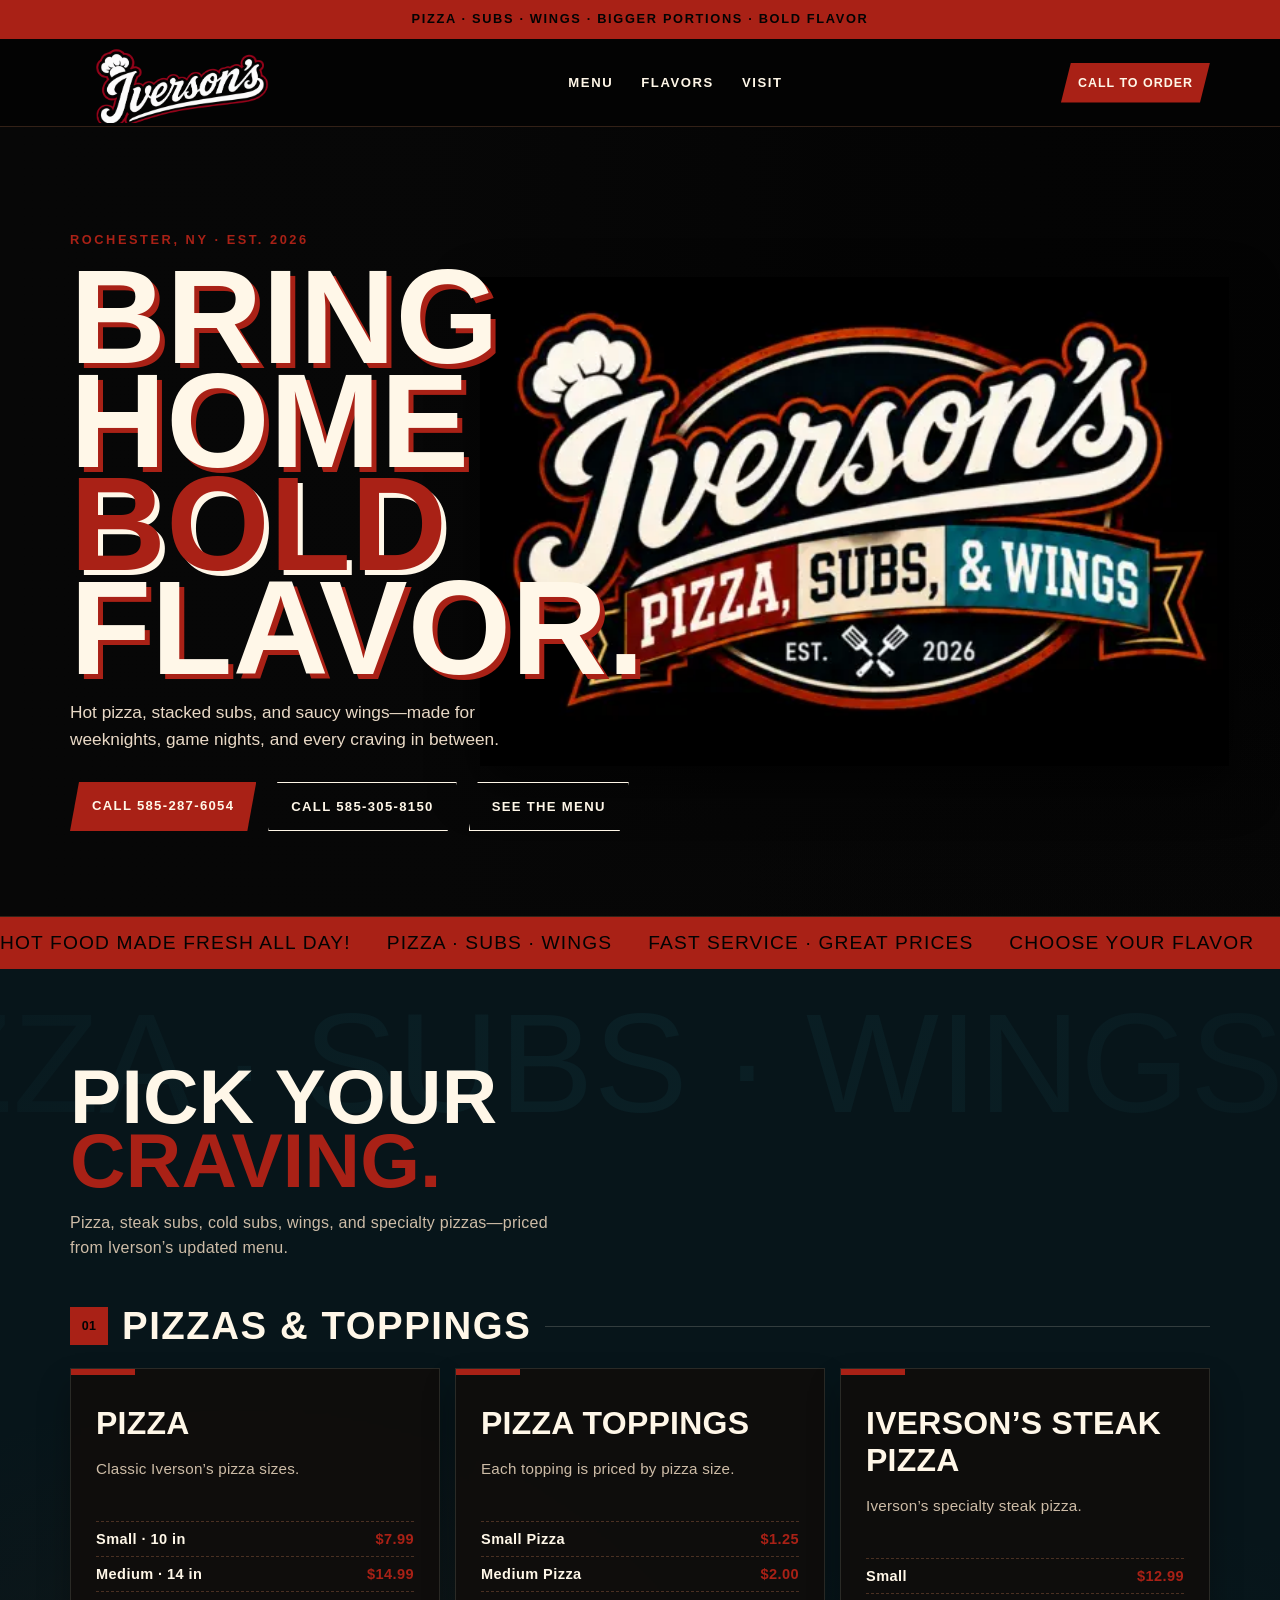
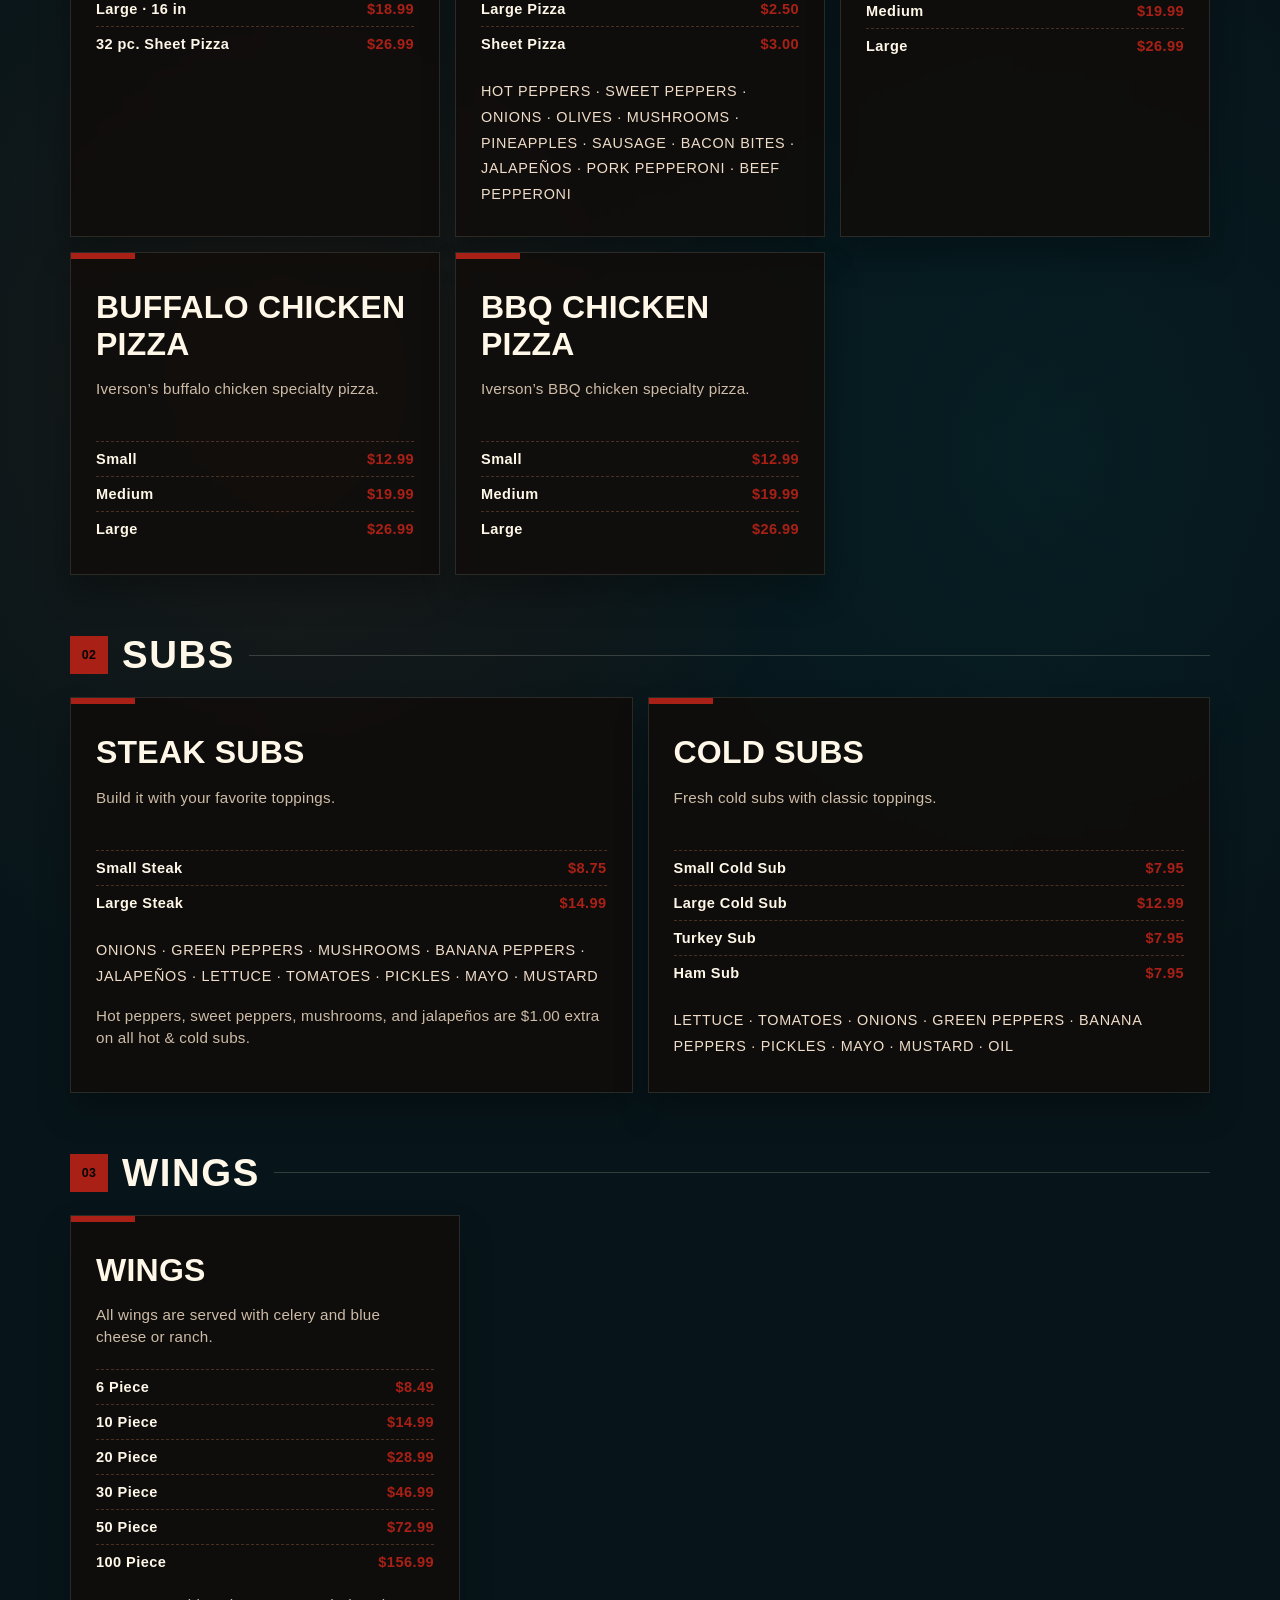
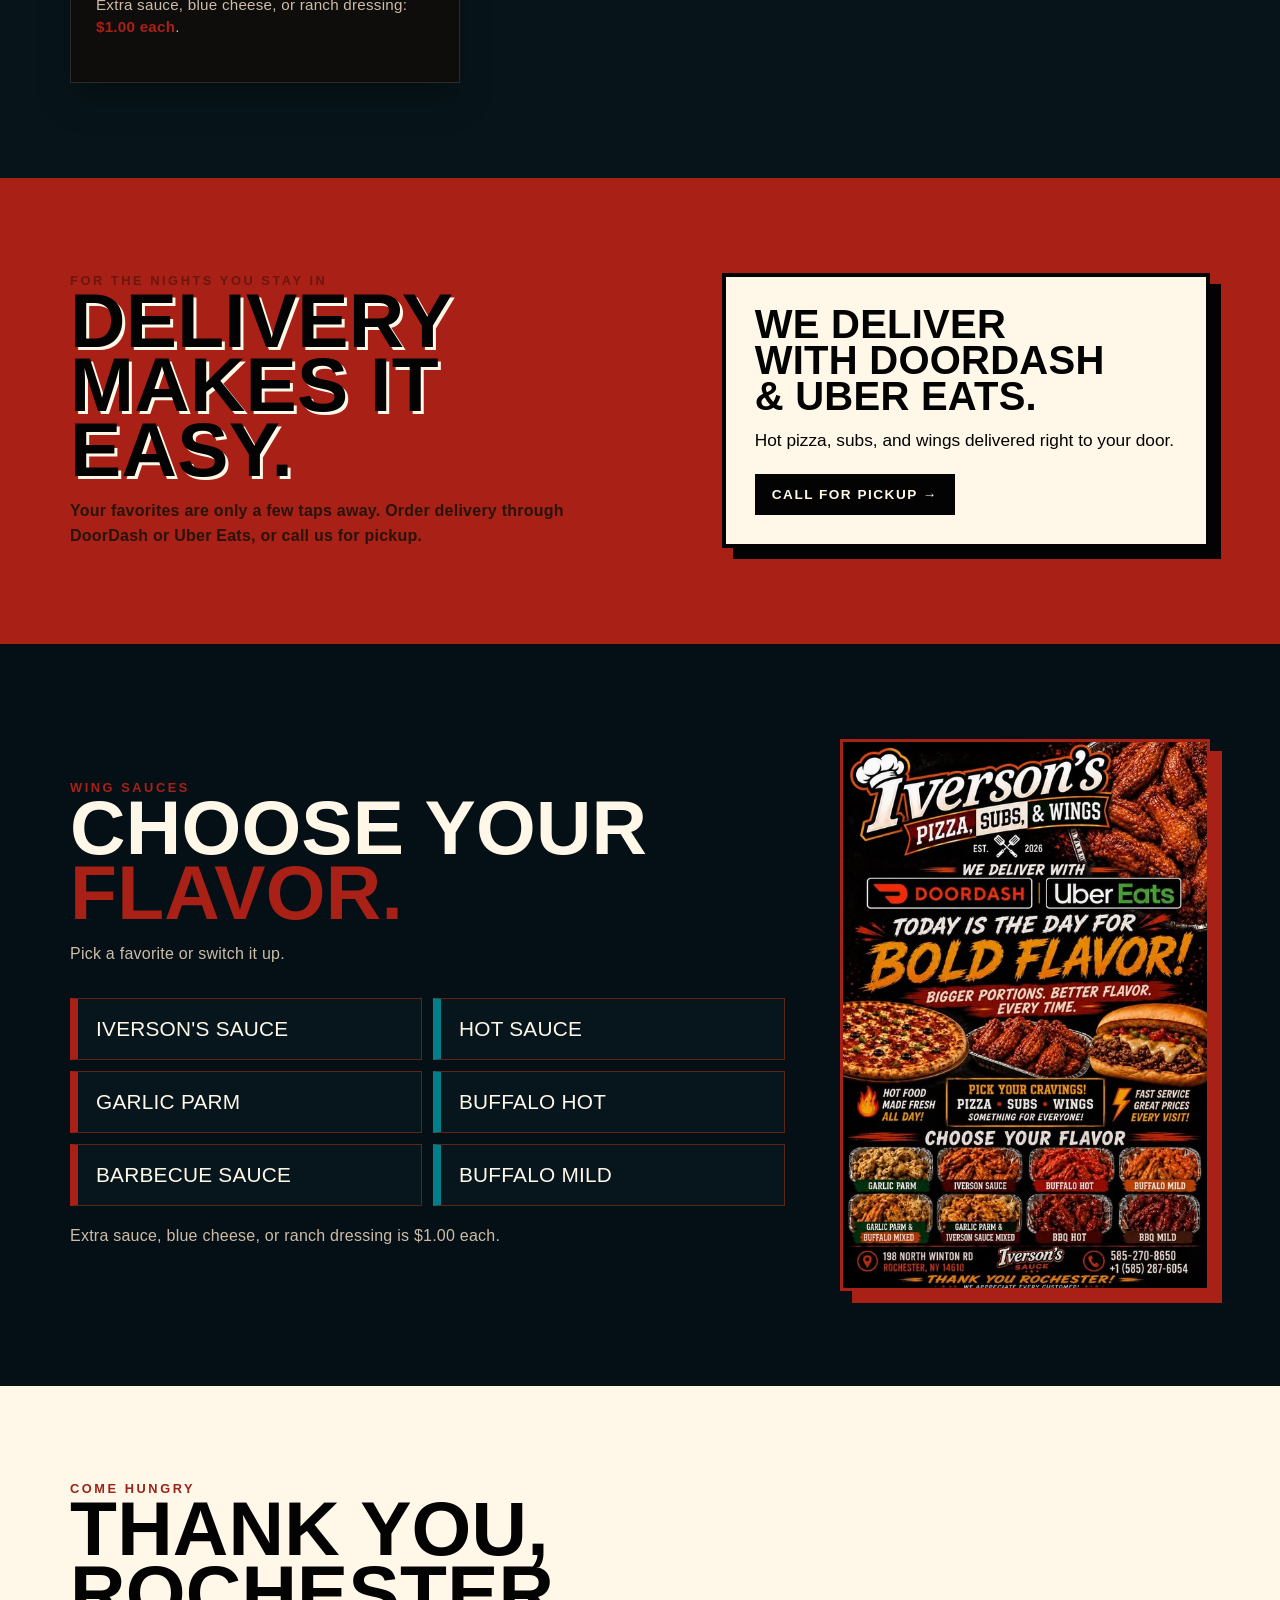
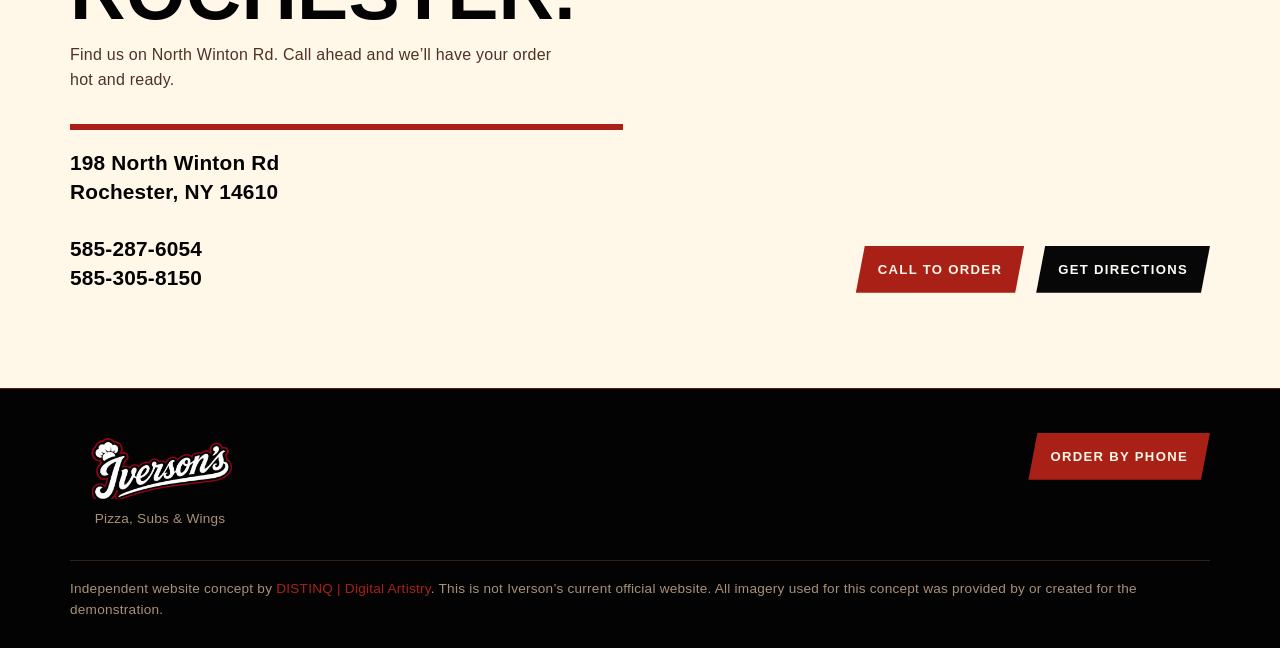
==== commit b4469eb6: "Refresh hero logo styles" ====
--- a/iversons-hoops/index.html
+++ b/iversons-hoops/index.html
@@ -6,7 +6,7 @@
   <meta name="description" content="A bold website concept for Iverson's Pizza, Subs & Wings.">
   <title>Iverson's Pizza, Subs & Wings | Bold Flavor</title>
   <link rel="icon" type="image/svg+xml" href="data:image/svg+xml,%3Csvg xmlns='http://www.w3.org/2000/svg' viewBox='0 0 64 64'%3E%3Ccircle cx='32' cy='32' r='30' fill='%23f4511e'/%3E%3Cpath d='M10 38c12-2 30-15 44-26M23 55c4-14 13-31 29-43M8 26c16 0 32 6 47 19' stroke='%230a0a0a' stroke-width='4' fill='none'/%3E%3C/svg%3E">
-  <link rel="stylesheet" href="css/style.css?v=20260922-hero-logo-revised">
+  <link rel="stylesheet" href="css/style.css?v=20260922-hero-logo-2x">
   <script src="js/script.js" defer></script>
 <style>.logo-image{display:block;width:220px;height:80px;overflow:hidden;line-height:0}.logo-image img{display:block;width:220px;height:80px;object-fit:cover;object-position:center top}@media(max-width:480px){.logo-image{width:170px;height:66px}.logo-image img{width:170px;height:66px}} .footer-logo{width:180px;height:66px}.footer-logo img{width:180px;height:66px}@media(max-width:480px){.footer-logo{width:155px;height:60px}.footer-logo img{width:155px;height:60px}}</style></head>
 <body>
--- a/iversons-hoops/css/style.css
+++ b/iversons-hoops/css/style.css
@@ -14,7 +14,7 @@
 .hero{position:relative;overflow:hidden;min-height:650px;border-top:1px solid #332117;border-bottom:1px solid #332117}
 .hero:after{content:'';position:absolute;inset:0;z-index:0;background:linear-gradient(90deg,#070707 0%,rgba(7,7,7,.96) 34%,rgba(7,7,7,.34) 65%,rgba(7,7,7,.12)),linear-gradient(0deg,rgba(7,7,7,.7),transparent 40%);pointer-events:none}
 .hero-logo{position:absolute;inset:0;z-index:1;display:flex;align-items:center;justify-content:flex-end;padding:0 clamp(18px,4vw,70px);pointer-events:none}
-.hero-logo img{display:block;width:min(375px,29.25vw);height:auto;filter:drop-shadow(0 18px 24px rgba(0,0,0,.6))}
+.hero-logo img{display:block;width:min(750px,58.5vw);height:auto;filter:drop-shadow(0 18px 24px rgba(0,0,0,.6))}
 .hero-inner{position:relative;z-index:2;padding:105px 30px 85px}
 .eyebrow{color:var(--amber);font:900 .8rem Arial,sans-serif;letter-spacing:.2em;text-transform:uppercase}
 .hero h1{font-size:clamp(4.3rem,10.5vw,8.3rem);line-height:.78;text-transform:uppercase;max-width:680px;margin:19px 0;color:var(--cream);text-shadow:5px 5px 0 var(--red)}
@@ -94,7 +94,7 @@
   .links{display:none}
   .hero{min-height:620px}
   .hero-logo{justify-content:flex-end;padding:0 18px;opacity:.45}
-  .hero-logo img{width:min(225px,39vw)}
+  .hero-logo img{width:min(450px,78vw)}
   .hero:after{background:linear-gradient(90deg,#070707 0%,rgba(7,7,7,.94) 48%,rgba(7,7,7,.42)),linear-gradient(0deg,rgba(7,7,7,.65),transparent 40%)}
   .hero-inner{padding-top:80px}
   .cards,.delivery-grid,.flavor-grid,.visit-grid{grid-template-columns:1fr}.menu:after{background:linear-gradient(180deg,rgba(22,18,15,.58) 0%,rgba(22,18,15,.54) 40%,rgba(22,18,15,.68) 100%)}
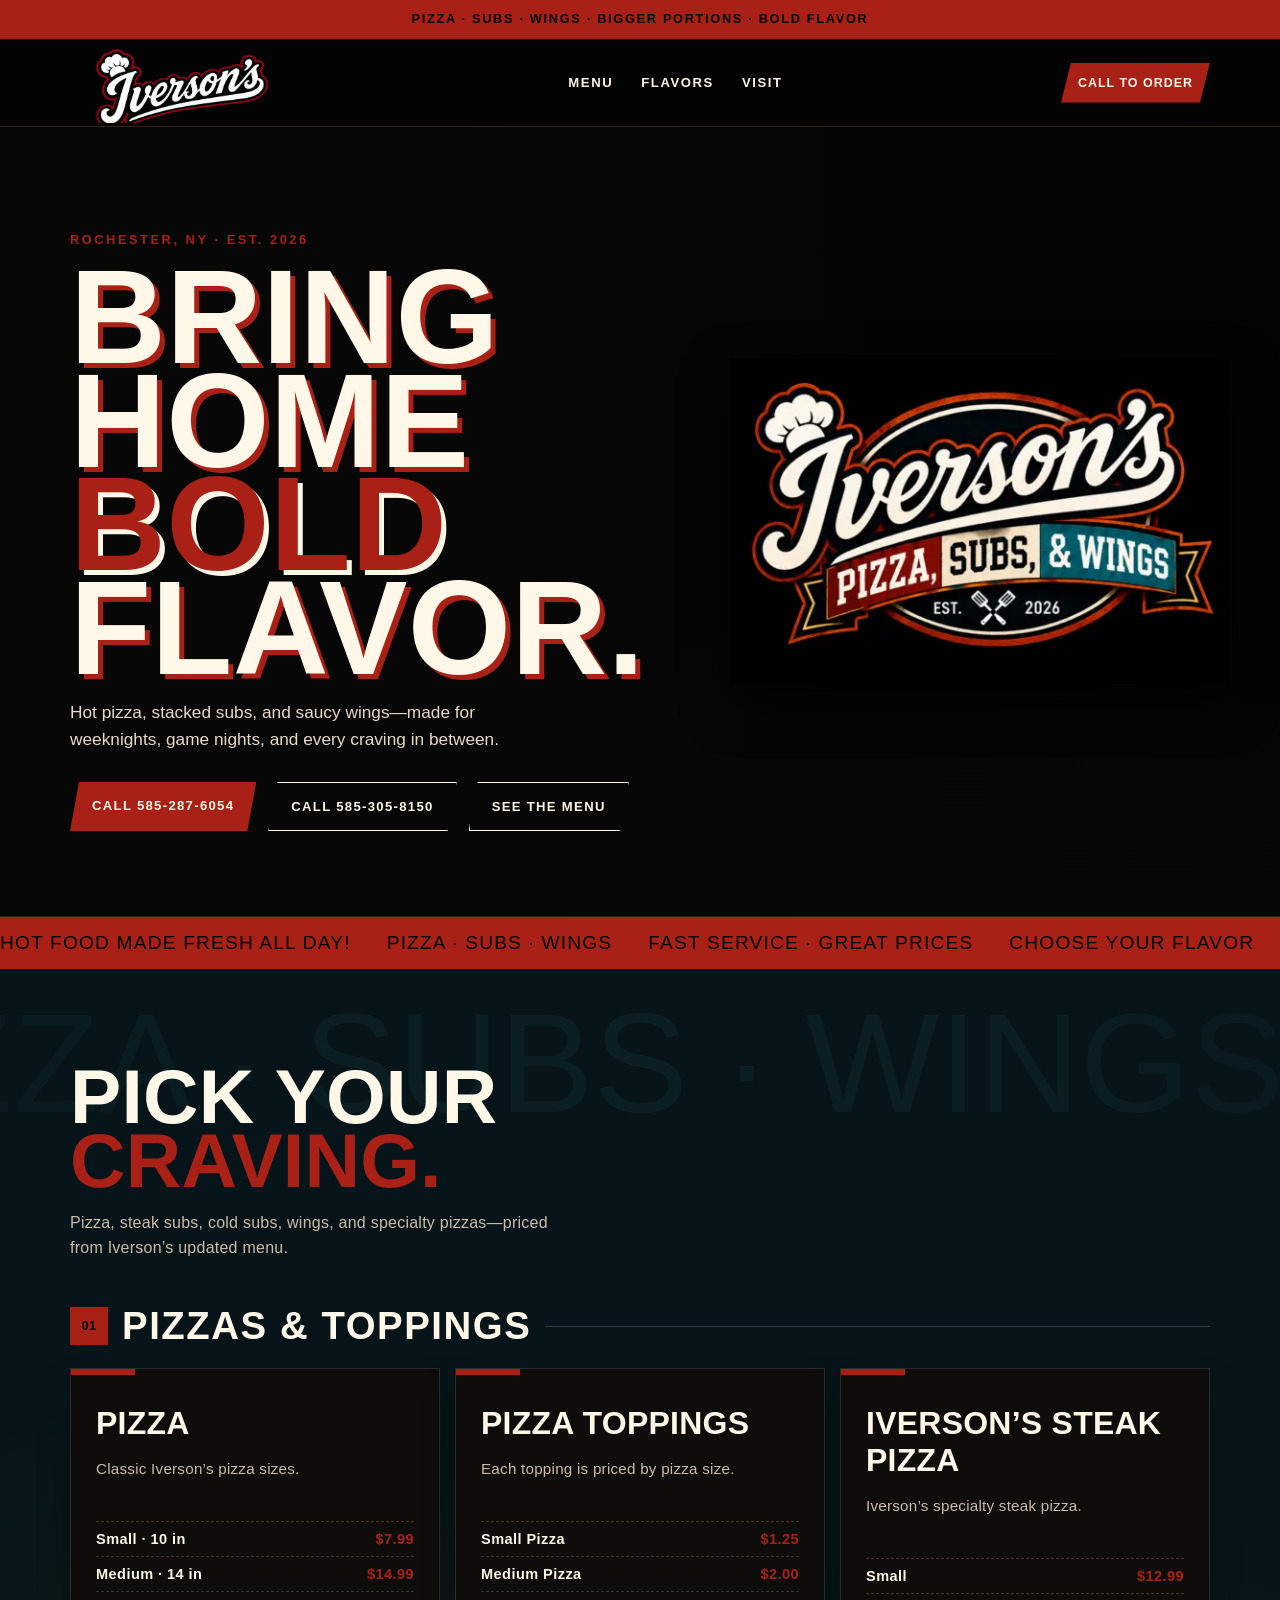
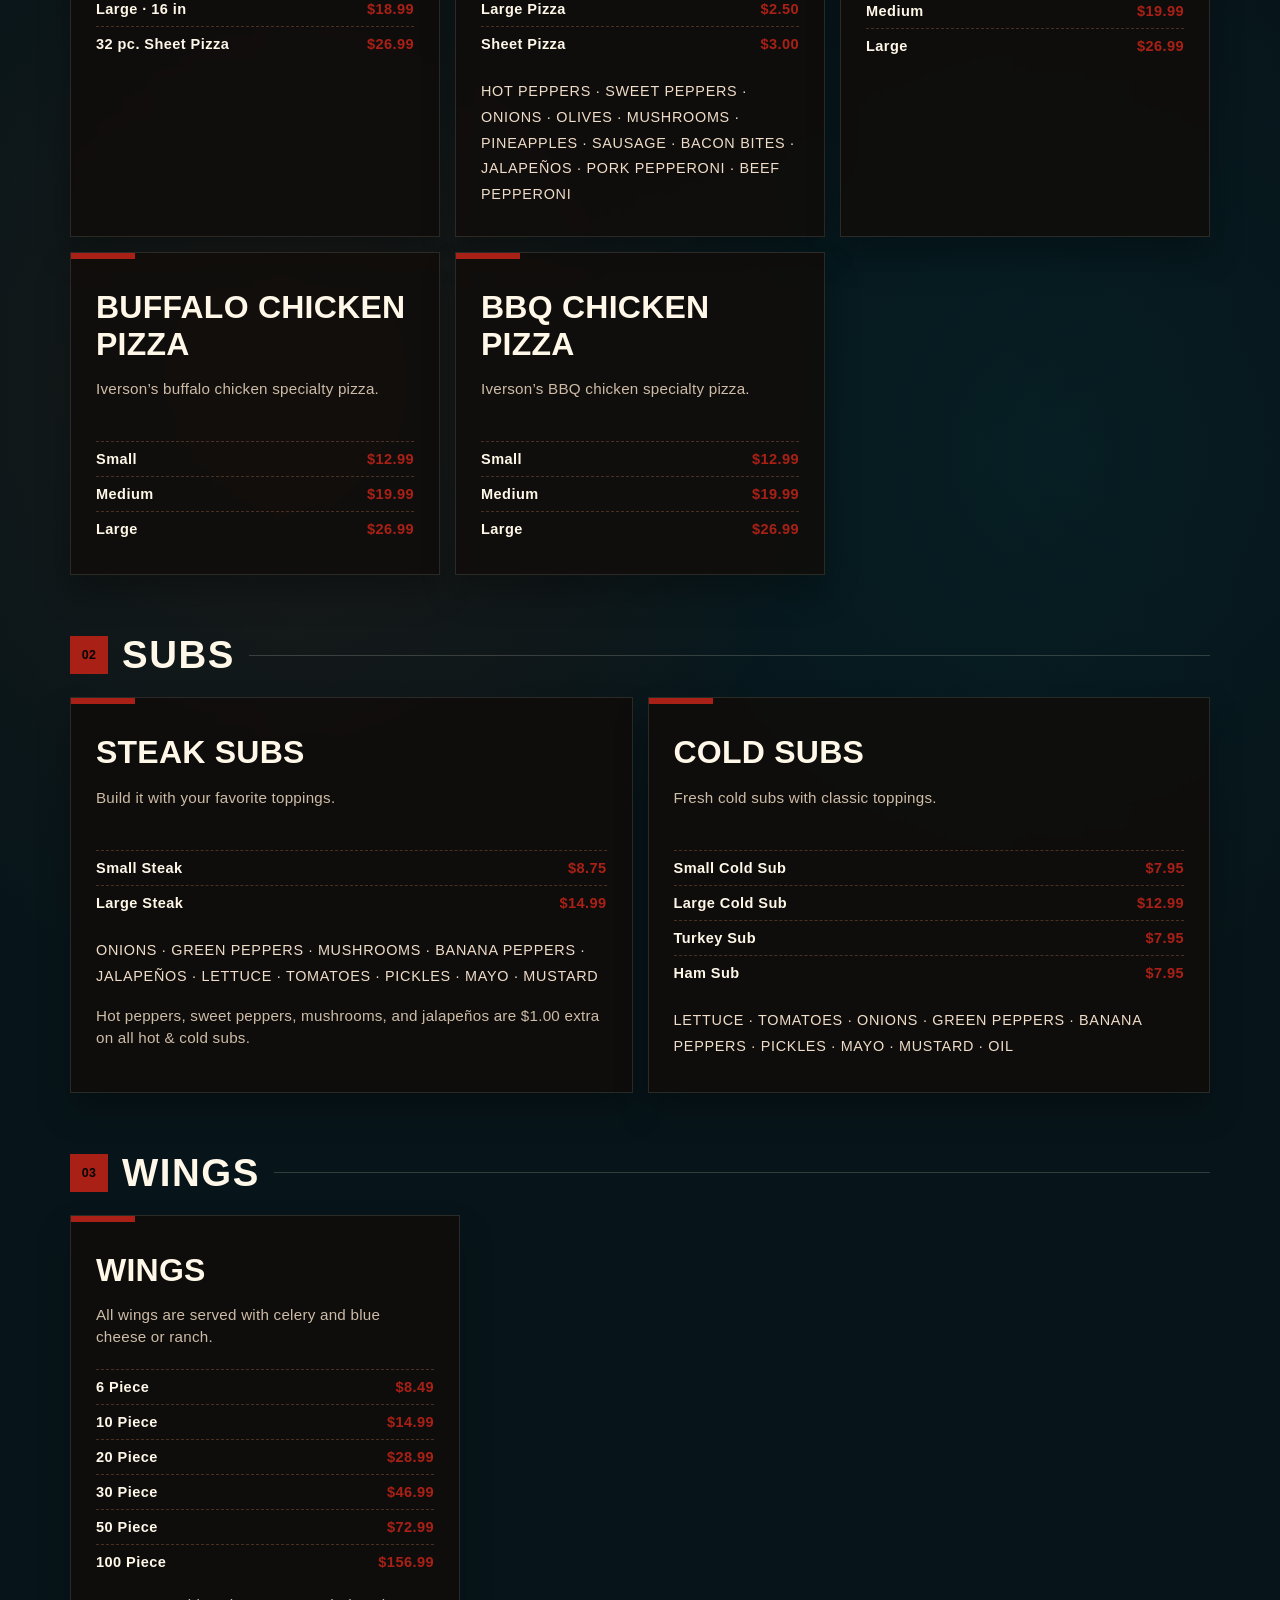
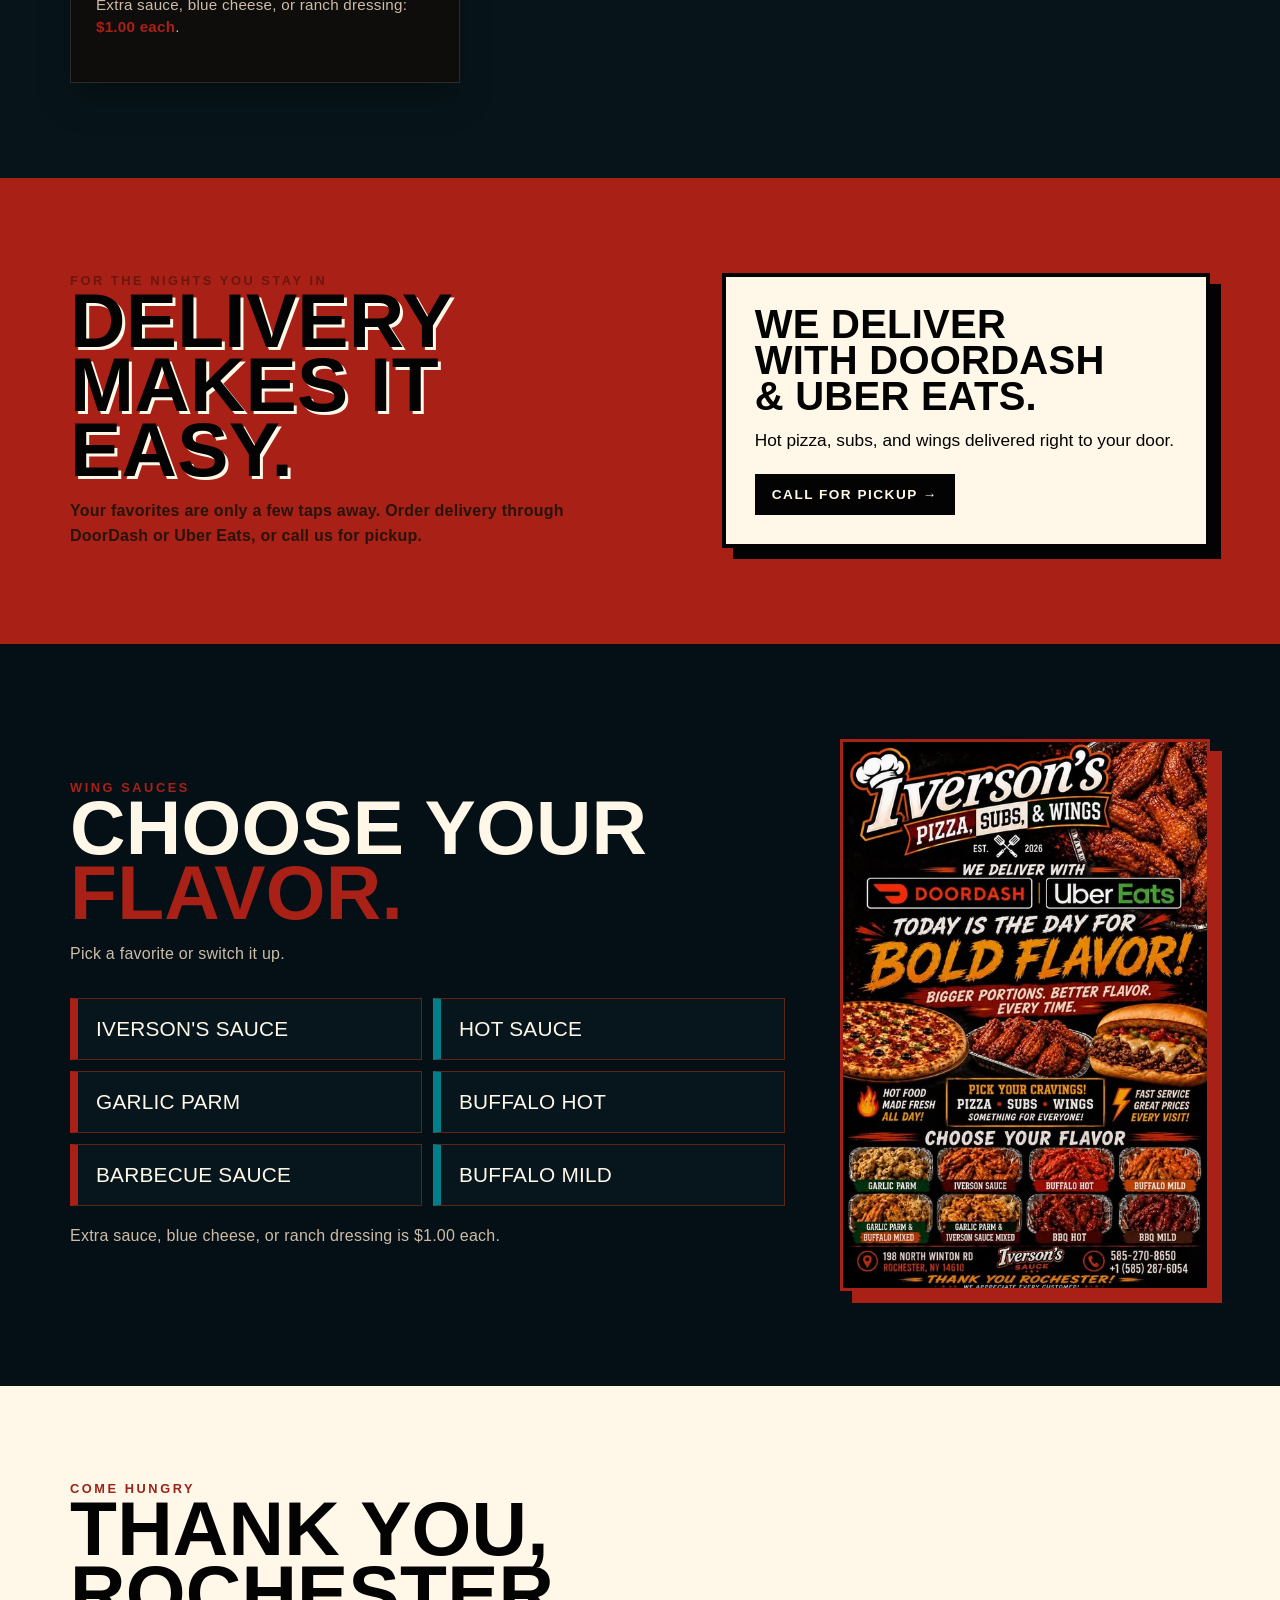
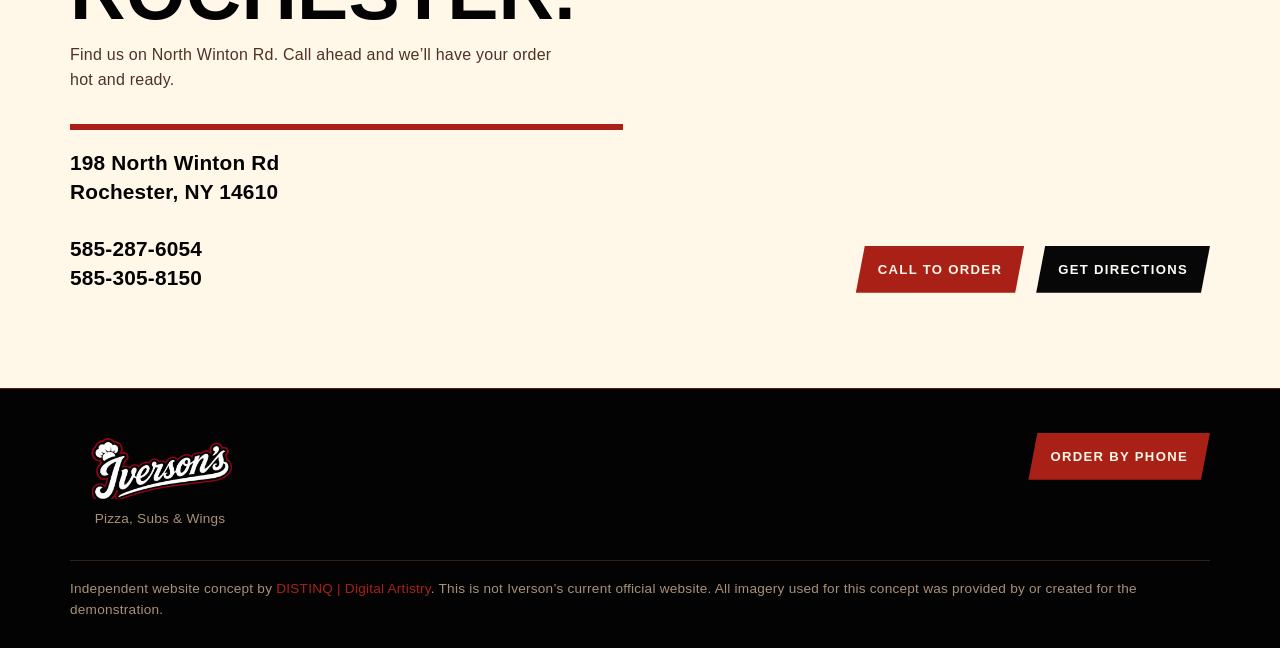
==== commit a91b7003: "Refresh adjusted hero logo" ====
--- a/iversons-hoops/index.html
+++ b/iversons-hoops/index.html
@@ -6,7 +6,7 @@
   <meta name="description" content="A bold website concept for Iverson's Pizza, Subs & Wings.">
   <title>Iverson's Pizza, Subs & Wings | Bold Flavor</title>
   <link rel="icon" type="image/svg+xml" href="data:image/svg+xml,%3Csvg xmlns='http://www.w3.org/2000/svg' viewBox='0 0 64 64'%3E%3Ccircle cx='32' cy='32' r='30' fill='%23f4511e'/%3E%3Cpath d='M10 38c12-2 30-15 44-26M23 55c4-14 13-31 29-43M8 26c16 0 32 6 47 19' stroke='%230a0a0a' stroke-width='4' fill='none'/%3E%3C/svg%3E">
-  <link rel="stylesheet" href="css/style.css?v=20260922-hero-logo-2x">
+  <link rel="stylesheet" href="css/style.css?v=20260922-hero-logo-1-5x">
   <script src="js/script.js" defer></script>
 <style>.logo-image{display:block;width:220px;height:80px;overflow:hidden;line-height:0}.logo-image img{display:block;width:220px;height:80px;object-fit:cover;object-position:center top}@media(max-width:480px){.logo-image{width:170px;height:66px}.logo-image img{width:170px;height:66px}} .footer-logo{width:180px;height:66px}.footer-logo img{width:180px;height:66px}@media(max-width:480px){.footer-logo{width:155px;height:60px}.footer-logo img{width:155px;height:60px}}</style></head>
 <body>
--- a/iversons-hoops/css/style.css
+++ b/iversons-hoops/css/style.css
@@ -14,7 +14,7 @@
 .hero{position:relative;overflow:hidden;min-height:650px;border-top:1px solid #332117;border-bottom:1px solid #332117}
 .hero:after{content:'';position:absolute;inset:0;z-index:0;background:linear-gradient(90deg,#070707 0%,rgba(7,7,7,.96) 34%,rgba(7,7,7,.34) 65%,rgba(7,7,7,.12)),linear-gradient(0deg,rgba(7,7,7,.7),transparent 40%);pointer-events:none}
 .hero-logo{position:absolute;inset:0;z-index:1;display:flex;align-items:center;justify-content:flex-end;padding:0 clamp(18px,4vw,70px);pointer-events:none}
-.hero-logo img{display:block;width:min(750px,58.5vw);height:auto;filter:drop-shadow(0 18px 24px rgba(0,0,0,.6))}
+.hero-logo img{display:block;width:min(500px,39vw);height:auto;filter:drop-shadow(0 18px 24px rgba(0,0,0,.6))}
 .hero-inner{position:relative;z-index:2;padding:105px 30px 85px}
 .eyebrow{color:var(--amber);font:900 .8rem Arial,sans-serif;letter-spacing:.2em;text-transform:uppercase}
 .hero h1{font-size:clamp(4.3rem,10.5vw,8.3rem);line-height:.78;text-transform:uppercase;max-width:680px;margin:19px 0;color:var(--cream);text-shadow:5px 5px 0 var(--red)}
@@ -94,7 +94,7 @@
   .links{display:none}
   .hero{min-height:620px}
   .hero-logo{justify-content:flex-end;padding:0 18px;opacity:.45}
-  .hero-logo img{width:min(450px,78vw)}
+  .hero-logo img{width:min(300px,52vw)}
   .hero:after{background:linear-gradient(90deg,#070707 0%,rgba(7,7,7,.94) 48%,rgba(7,7,7,.42)),linear-gradient(0deg,rgba(7,7,7,.65),transparent 40%)}
   .hero-inner{padding-top:80px}
   .cards,.delivery-grid,.flavor-grid,.visit-grid{grid-template-columns:1fr}.menu:after{background:linear-gradient(180deg,rgba(22,18,15,.58) 0%,rgba(22,18,15,.54) 40%,rgba(22,18,15,.68) 100%)}
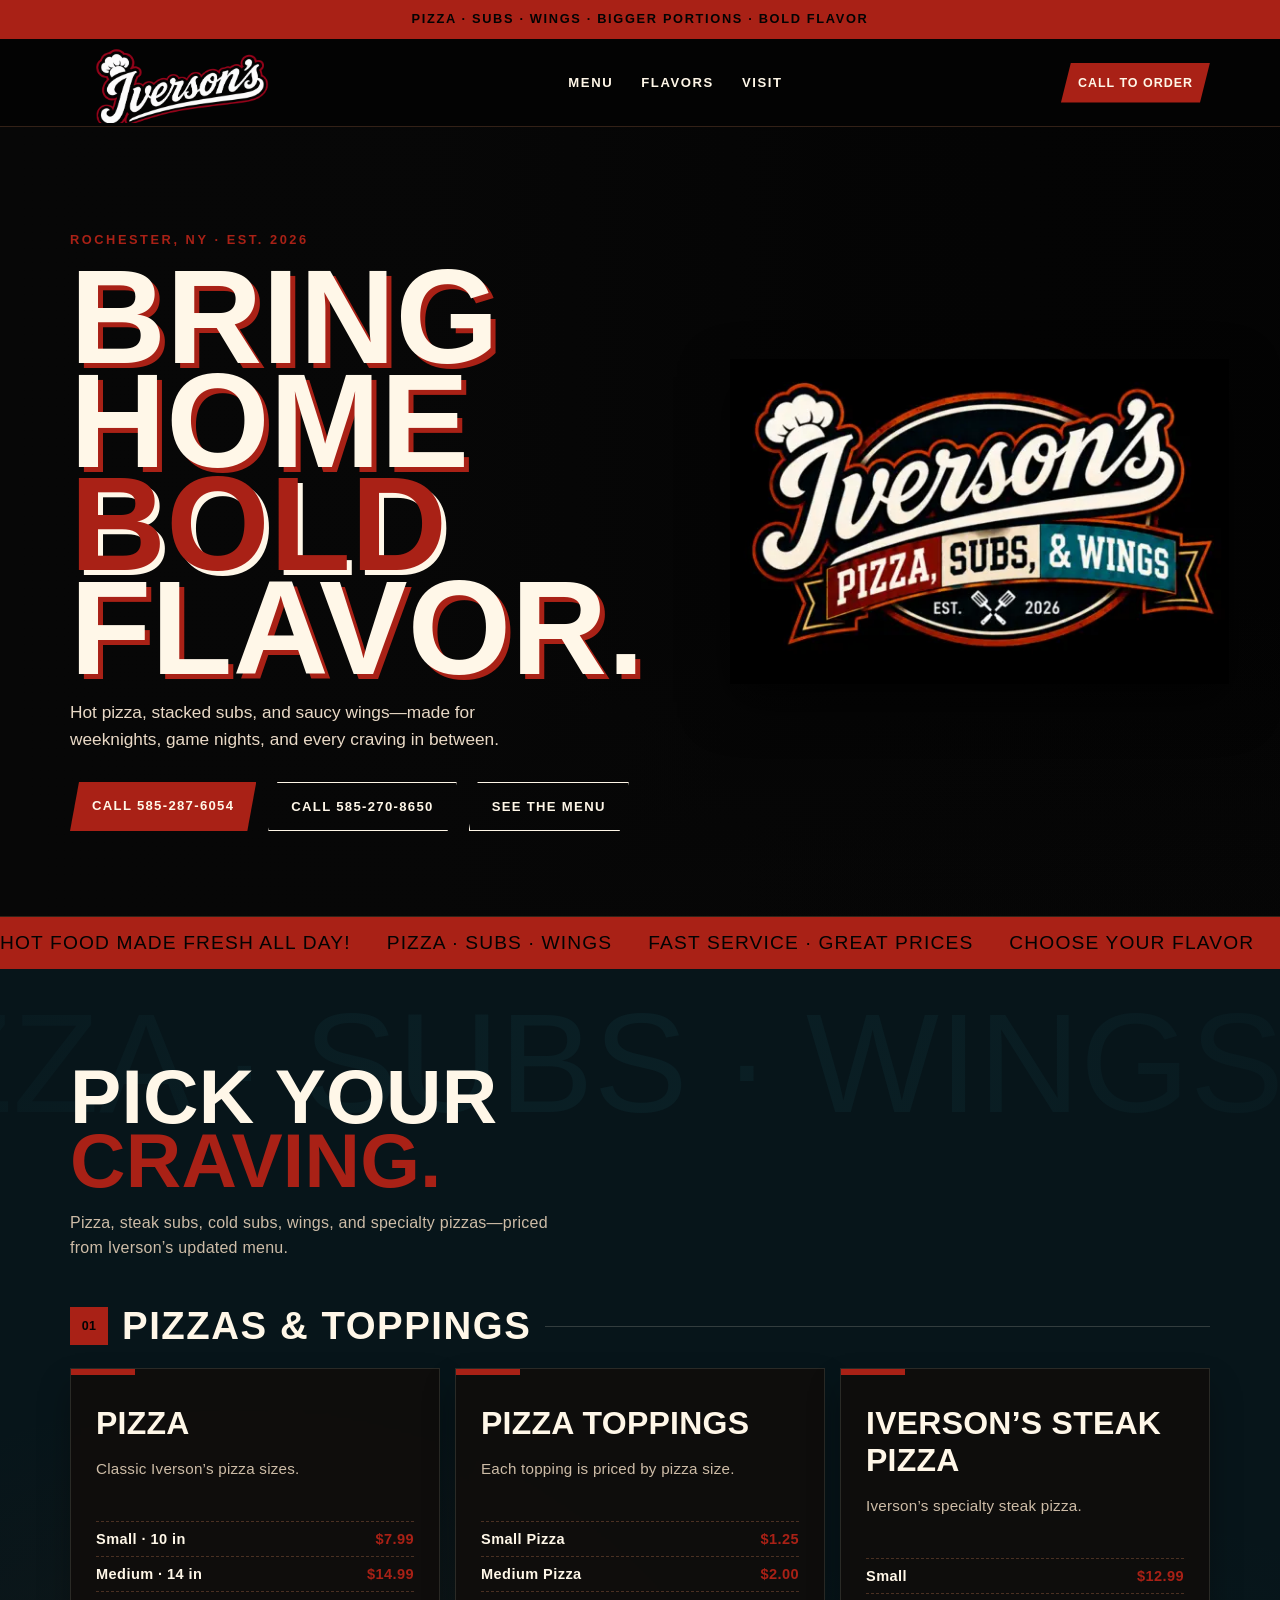
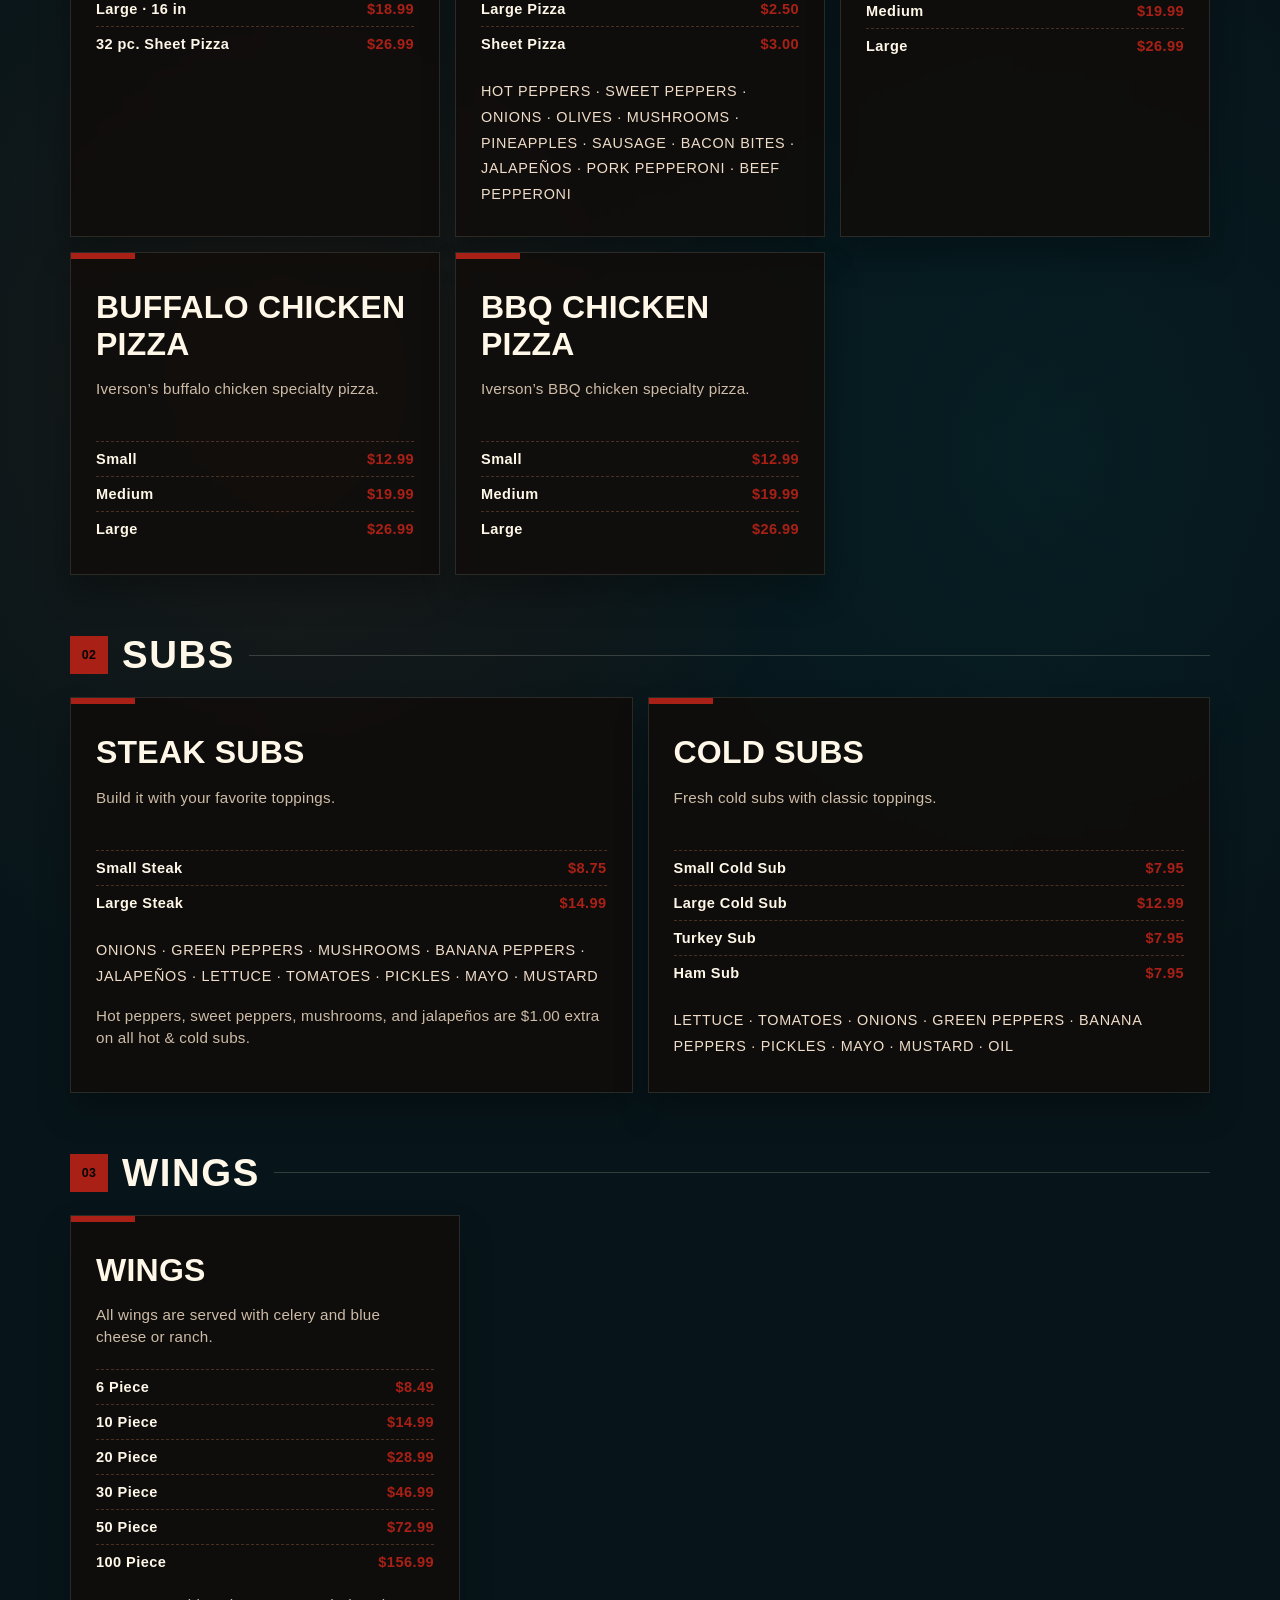
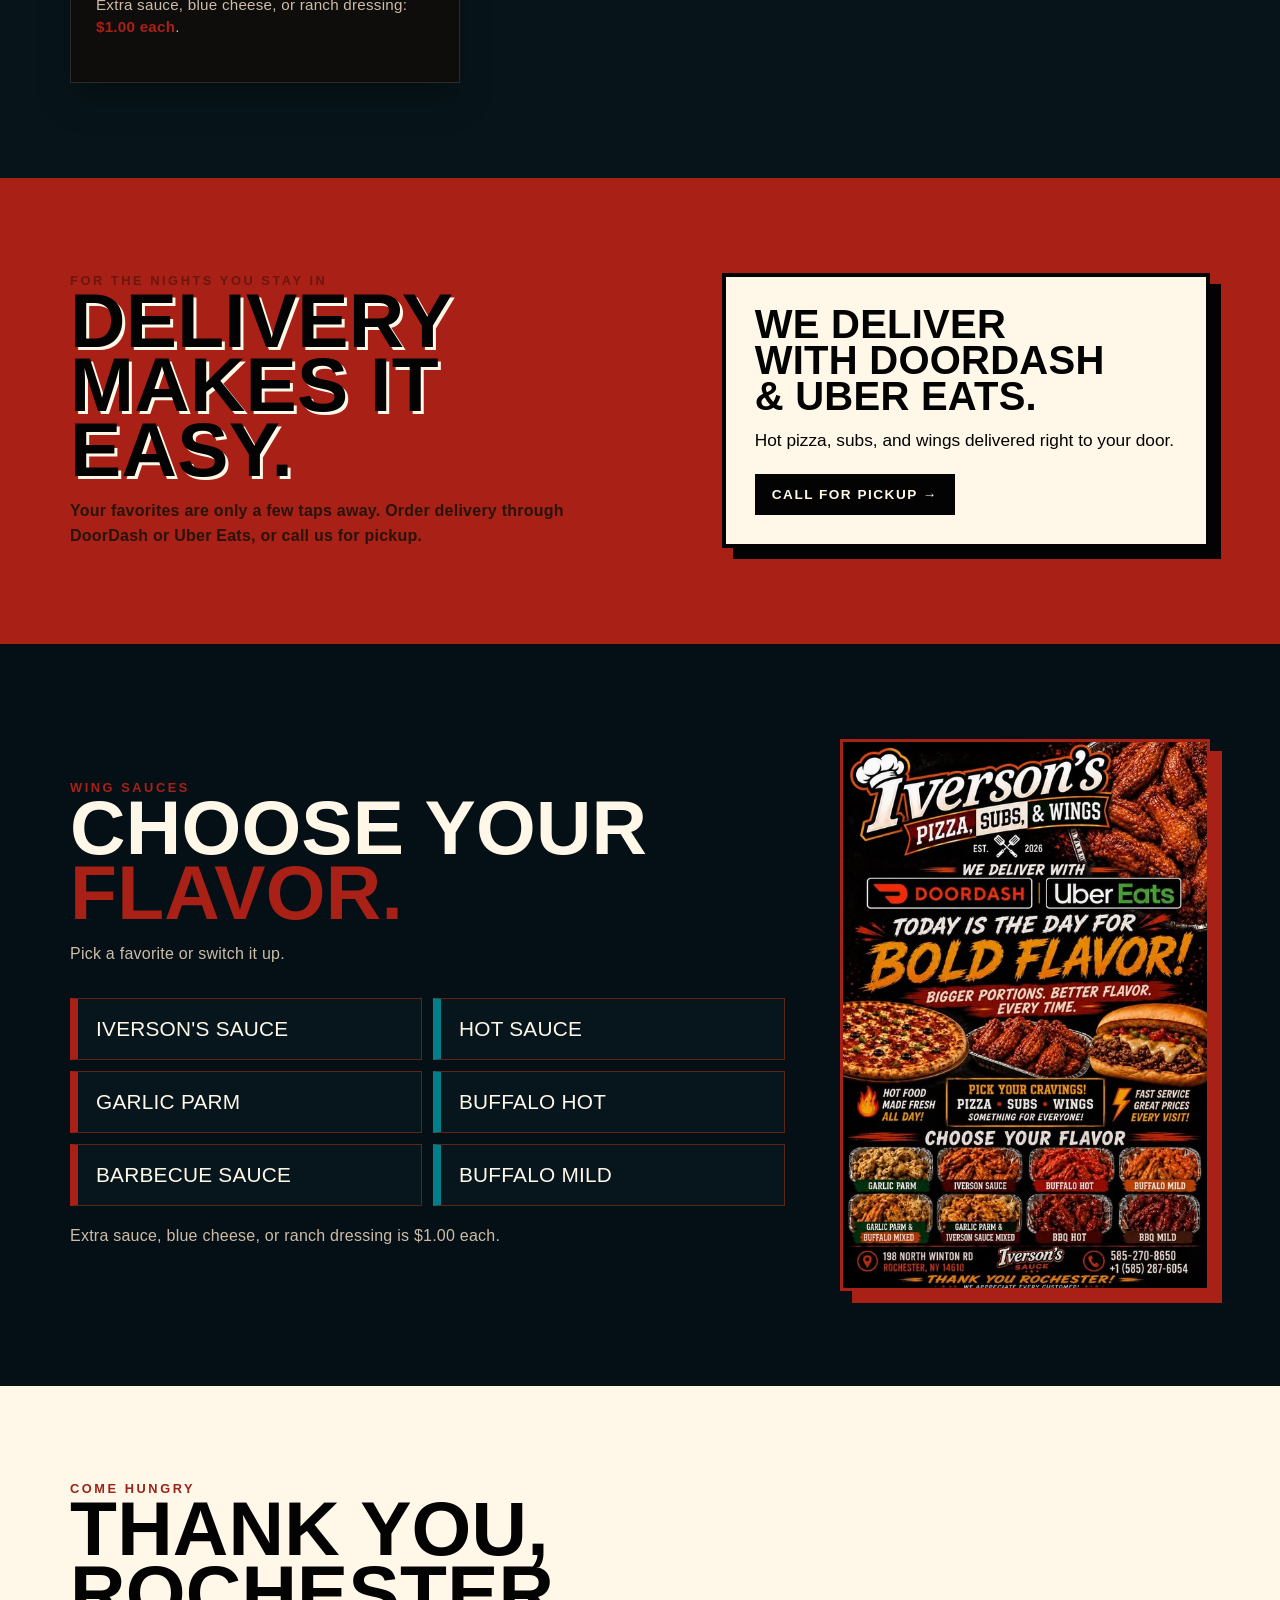
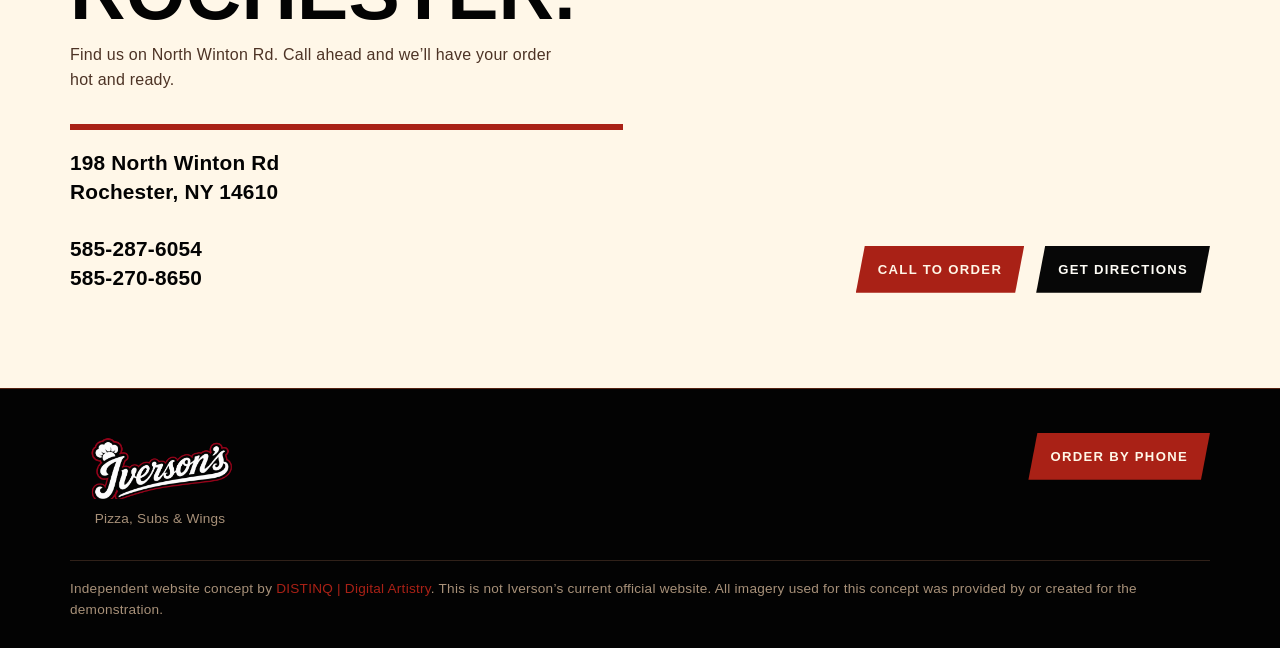
==== commit f5056e2e: "Update Iverson’s secondary phone number to 585-270-8650" ====
--- a/iversons-hoops/index.html
+++ b/iversons-hoops/index.html
@@ -26,7 +26,7 @@
         <p>Hot pizza, stacked subs, and saucy wings—made for weeknights, game nights, and every craving in between.</p>
         <div class="hero-ctas">
           <a class="btn orange" href="tel:+15852876054">Call 585-287-6054</a>
-          <a class="btn outline" href="tel:+15853058150">Call 585-305-8150</a>
+          <a class="btn outline" href="tel:+15852708650">Call 585-270-8650</a>
           <a class="btn outline" href="#menu">See the menu</a>
         </div>
       </div>
@@ -182,7 +182,7 @@
           <div class="eyebrow visit-eyebrow">Come hungry</div>
           <h2 class="heading">Thank you,<br>Rochester.</h2>
           <p class="sub">Find us on North Winton Rd. Call ahead and we’ll have your order hot and ready.</p>
-          <div class="visit-details">198 North Winton Rd<br>Rochester, NY 14610<br><br>585-287-6054<br>585-305-8150</div>
+          <div class="visit-details">198 North Winton Rd<br>Rochester, NY 14610<br><br>585-287-6054<br>585-270-8650</div>
         </div>
         <div class="visit-actions">
           <a class="btn orange" href="tel:+15852876054">Call to order</a>
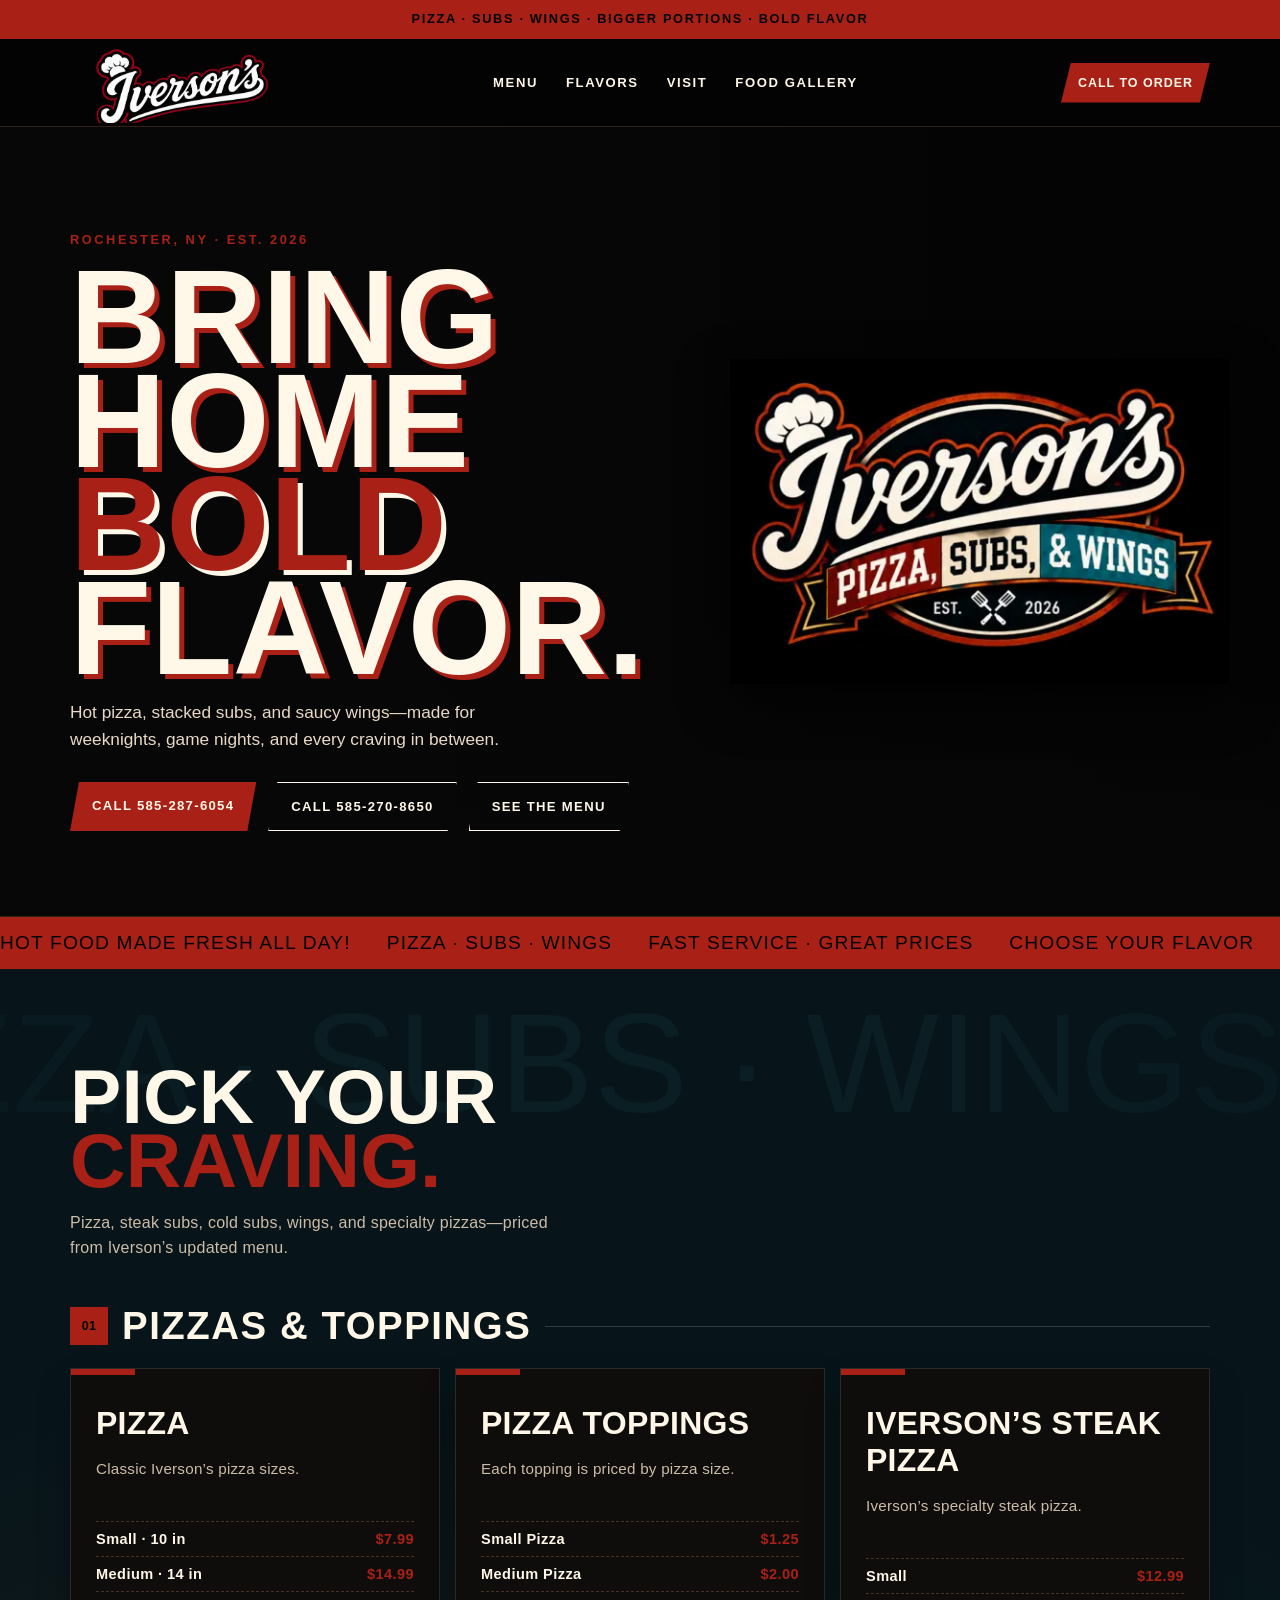
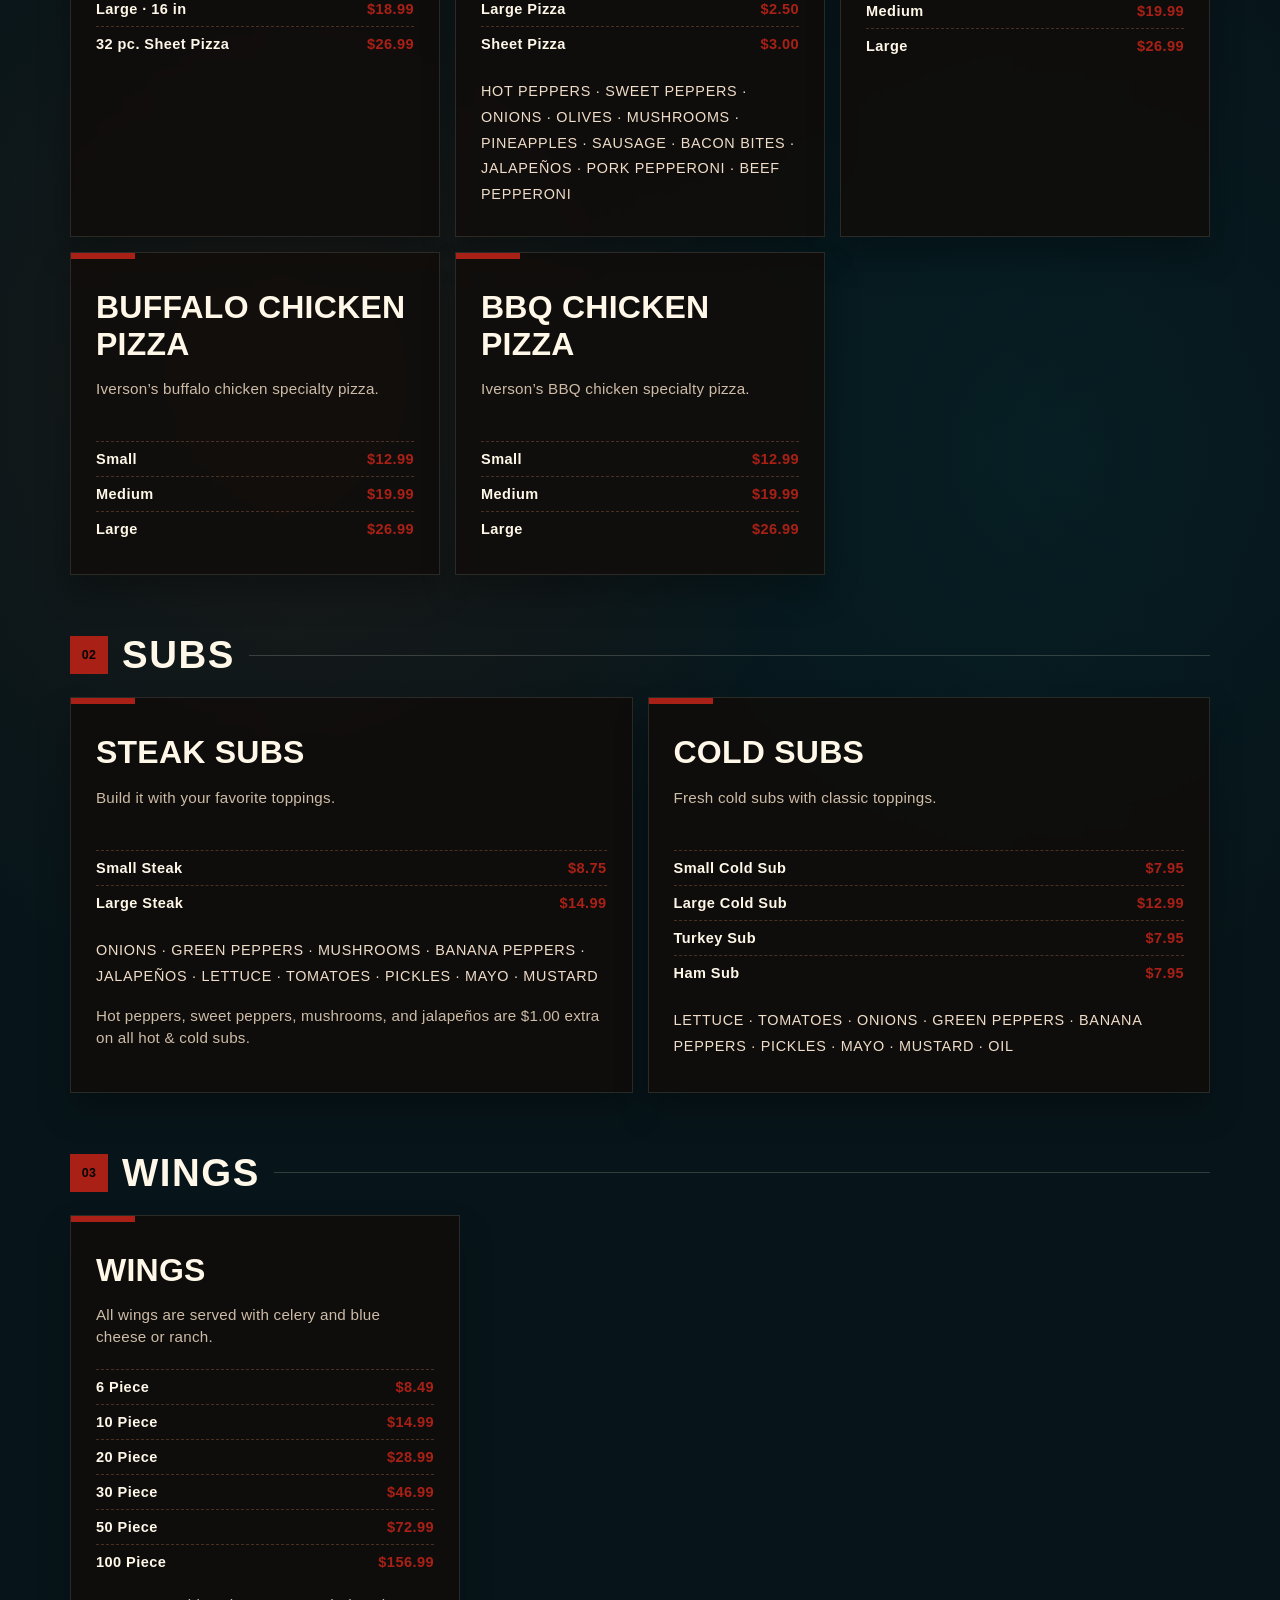
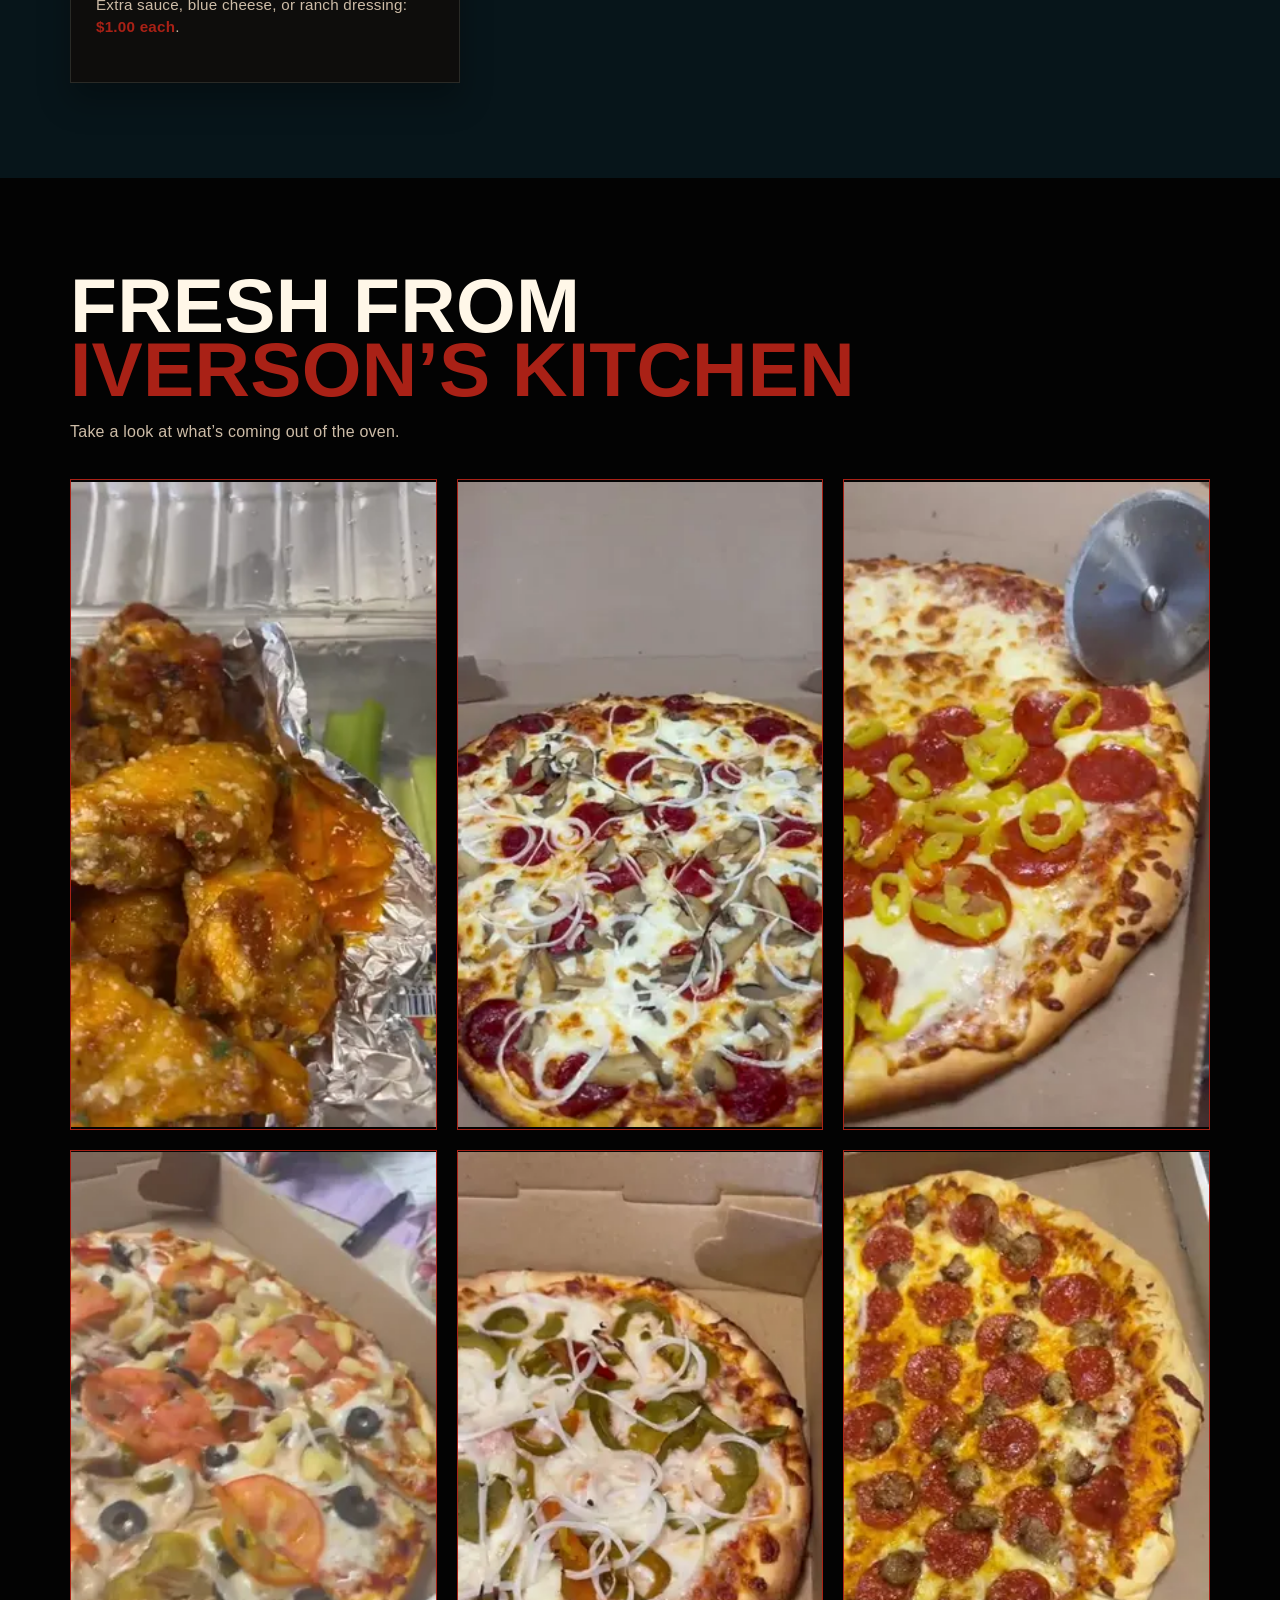
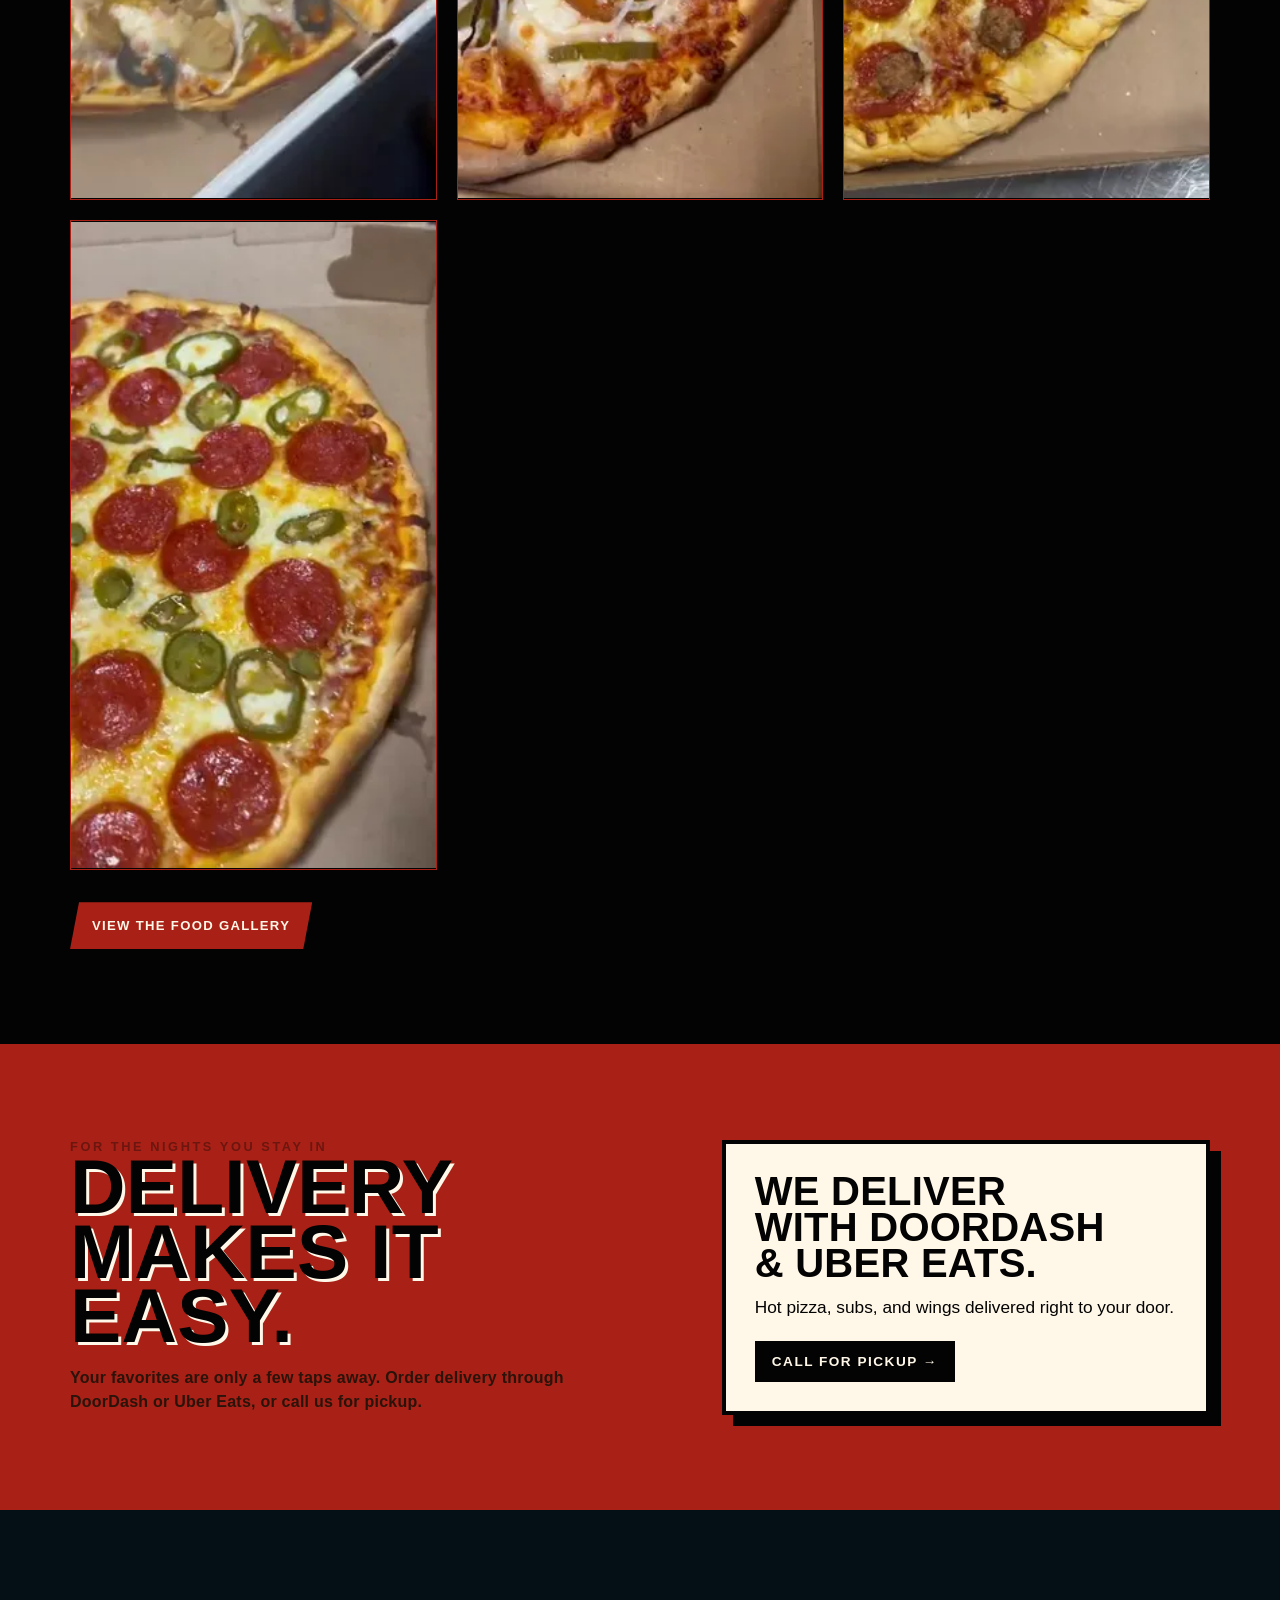
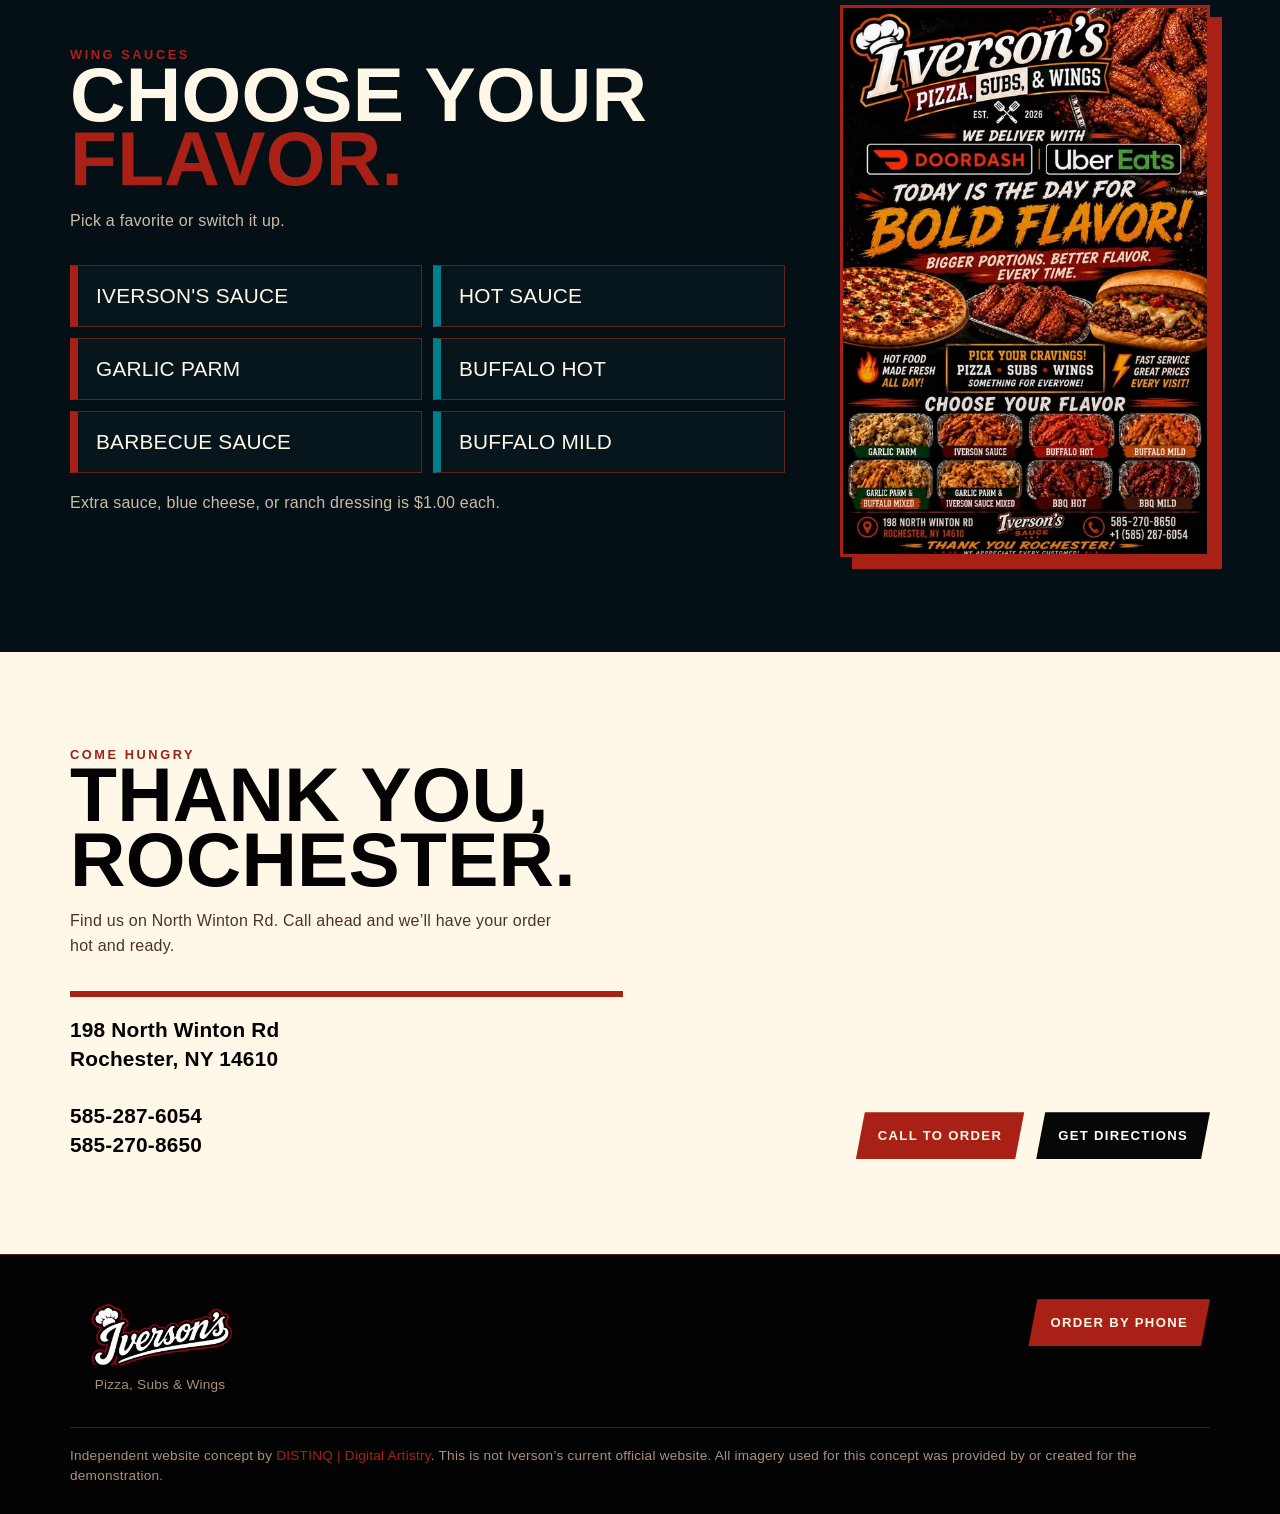
==== commit 4c0fead1: "Add Iverson’s homepage food videos and lazy-loaded Food Gallery" ====
--- a/iversons-hoops/index.html
+++ b/iversons-hoops/index.html
@@ -8,14 +8,17 @@
   <link rel="icon" type="image/svg+xml" href="data:image/svg+xml,%3Csvg xmlns='http://www.w3.org/2000/svg' viewBox='0 0 64 64'%3E%3Ccircle cx='32' cy='32' r='30' fill='%23f4511e'/%3E%3Cpath d='M10 38c12-2 30-15 44-26M23 55c4-14 13-31 29-43M8 26c16 0 32 6 47 19' stroke='%230a0a0a' stroke-width='4' fill='none'/%3E%3C/svg%3E">
   <link rel="stylesheet" href="css/style.css?v=20260922-hero-logo-1-5x">
   <script src="js/script.js" defer></script>
-<style>.logo-image{display:block;width:220px;height:80px;overflow:hidden;line-height:0}.logo-image img{display:block;width:220px;height:80px;object-fit:cover;object-position:center top}@media(max-width:480px){.logo-image{width:170px;height:66px}.logo-image img{width:170px;height:66px}} .footer-logo{width:180px;height:66px}.footer-logo img{width:180px;height:66px}@media(max-width:480px){.footer-logo{width:155px;height:60px}.footer-logo img{width:155px;height:60px}}</style></head>
+<style>.logo-image{display:block;width:220px;height:80px;overflow:hidden;line-height:0}.logo-image img{display:block;width:220px;height:80px;object-fit:cover;object-position:center top}@media(max-width:480px){.logo-image{width:170px;height:66px}.logo-image img{width:170px;height:66px}} .footer-logo{width:180px;height:66px}.footer-logo img{width:180px;height:66px}@media(max-width:480px){.footer-logo{width:155px;height:60px}.footer-logo img{width:155px;height:60px}}</style><link rel="stylesheet" href="css/food-gallery.css">
+<script src="js/food-gallery.js" defer></script>
+</head>
 <body>
   <div class="top">Pizza · Subs · Wings · Bigger portions · Bold flavor</div>
   <nav class="wrap nav">
     <a class="logo logo-image" href="#top" aria-label="Iverson’s home"><img src="Iversons-logo-deep-red.png" alt="Iverson’s"></a>
-    <div class="links"><a href="#menu">Menu</a><a href="#flavors">Flavors</a><a href="#visit">Visit</a></div>
+    <div class="links"><a href="#menu">Menu</a><a href="#flavors">Flavors</a><a href="#visit">Visit</a><a href="food-gallery.html">Food Gallery</a></div>
     <a class="order" href="tel:+15852876054">Call to order</a>
   </nav>
+<div class="wrap food-mobile-nav"><a href="food-gallery.html">Food Gallery</a></div>
 
   <main id="top">
     <section class="hero">
@@ -140,6 +143,8 @@
         </div>
       </div>
     </section>
+
+<section class="section food-section" id="fresh-kitchen"><div class="wrap"><h2 class="heading">FRESH FROM<br><span class="hot">IVERSON’S KITCHEN</span></h2><p class="sub">Take a look at what’s coming out of the oven.</p><div class="food-grid"><button class="food-tile" type="button" style="--food-ratio:406/720" aria-label="View Iverson’s food video 1 larger"><img src="assets/food/img_4889.webp" width="406" height="720" loading="lazy" decoding="async" alt="Food prepared at Iverson’s Pizza, Subs &amp; Wings"><video data-src="assets/food/img_4889.mp4" muted loop playsinline preload="none" aria-hidden="true"></video></button><button class="food-tile" type="button" style="--food-ratio:406/720" aria-label="View Iverson’s food video 2 larger"><img src="assets/food/img_4843.webp" width="406" height="720" loading="lazy" decoding="async" alt="Food prepared at Iverson’s Pizza, Subs &amp; Wings"><video data-src="assets/food/img_4843.mp4" muted loop playsinline preload="none" aria-hidden="true"></video></button><button class="food-tile" type="button" style="--food-ratio:406/720" aria-label="View Iverson’s food video 3 larger"><img src="assets/food/img_4901.webp" width="406" height="720" loading="lazy" decoding="async" alt="Food prepared at Iverson’s Pizza, Subs &amp; Wings"><video data-src="assets/food/img_4901.mp4" muted loop playsinline preload="none" aria-hidden="true"></video></button><button class="food-tile" type="button" style="--food-ratio:406/720" aria-label="View Iverson’s food video 4 larger"><img src="assets/food/img_4947.webp" width="406" height="720" loading="lazy" decoding="async" alt="Food prepared at Iverson’s Pizza, Subs &amp; Wings"><video data-src="assets/food/img_4947.mp4" muted loop playsinline preload="none" aria-hidden="true"></video></button><button class="food-tile" type="button" style="--food-ratio:406/720" aria-label="View Iverson’s food video 5 larger"><img src="assets/food/img_4969.webp" width="406" height="720" loading="lazy" decoding="async" alt="Food prepared at Iverson’s Pizza, Subs &amp; Wings"><video data-src="assets/food/img_4969.mp4" muted loop playsinline preload="none" aria-hidden="true"></video></button><button class="food-tile" type="button" style="--food-ratio:406/720" aria-label="View Iverson’s food video 6 larger"><img src="assets/food/img_5018.webp" width="406" height="720" loading="lazy" decoding="async" alt="Food prepared at Iverson’s Pizza, Subs &amp; Wings"><video data-src="assets/food/img_5018.mp4" muted loop playsinline preload="none" aria-hidden="true"></video></button><button class="food-tile" type="button" style="--food-ratio:406/720" aria-label="View Iverson’s food video 7 larger"><img src="assets/food/img_5185.webp" width="406" height="720" loading="lazy" decoding="async" alt="Food prepared at Iverson’s Pizza, Subs &amp; Wings"><video data-src="assets/food/img_5185.mp4" muted loop playsinline preload="none" aria-hidden="true"></video></button></div><div class="food-cta"><a class="btn orange" href="food-gallery.html">VIEW THE FOOD GALLERY</a></div></div></section>
 
     <section class="delivery section">
       <div class="wrap delivery-grid">
@@ -201,5 +206,6 @@
       <div class="legal">Independent website concept by <a href="https://distinqdigitalartistry.com">DISTINQ | Digital Artistry</a>. This is not Iverson’s current official website. All imagery used for this concept was provided by or created for the demonstration.</div>
     </div>
   </footer>
+<dialog class="food-modal" aria-label="Iverson’s food video"><button type="button" class="food-close">Close video ×</button><video controls muted playsinline preload="none"></video></dialog>
 </body>
 </html>
--- a/iversons-hoops/css/food-gallery.css
+++ b/iversons-hoops/css/food-gallery.css
@@ -0,0 +1,16 @@
+.food-section{background:var(--black)}
+.food-grid{display:grid;grid-template-columns:repeat(3,minmax(0,1fr));gap:20px;margin-top:35px;align-items:start}
+.food-tile{position:relative;display:block;width:100%;padding:0;overflow:hidden;border:1px solid var(--red);background:var(--black);cursor:pointer;aspect-ratio:var(--food-ratio);color:var(--cream)}
+.food-tile img,.food-tile video{display:block;width:100%;height:100%;object-fit:contain}
+.food-tile video{position:absolute;inset:0;opacity:0}
+.food-tile.is-playing video{opacity:1}
+.food-tile:focus-visible{outline:3px solid var(--cream);outline-offset:4px}
+.food-cta{margin-top:32px}
+.food-modal{width:min(940px,94vw);max-width:94vw;max-height:94dvh;padding:16px;background:var(--black);color:var(--cream);border:1px solid var(--red)}
+.food-modal::backdrop{background:rgba(0,0,0,.88)}
+.food-modal video{display:block;width:100%;max-height:76dvh;object-fit:contain}
+.food-close{display:block;margin:0 0 14px auto;padding:12px 18px;background:var(--red);color:var(--cream);border:0;font:900 .82rem Arial,sans-serif;cursor:pointer;min-height:44px}
+.food-mobile-nav{display:none}
+@media(max-width:1000px){.food-grid{grid-template-columns:repeat(2,minmax(0,1fr))}}
+@media(max-width:800px){.food-mobile-nav{display:flex;padding-top:0;padding-bottom:16px;font:800 .82rem Arial,sans-serif;letter-spacing:.12em;text-transform:uppercase}.food-grid{gap:14px}}
+@media(max-width:480px){.food-grid{grid-template-columns:1fr;gap:20px}}
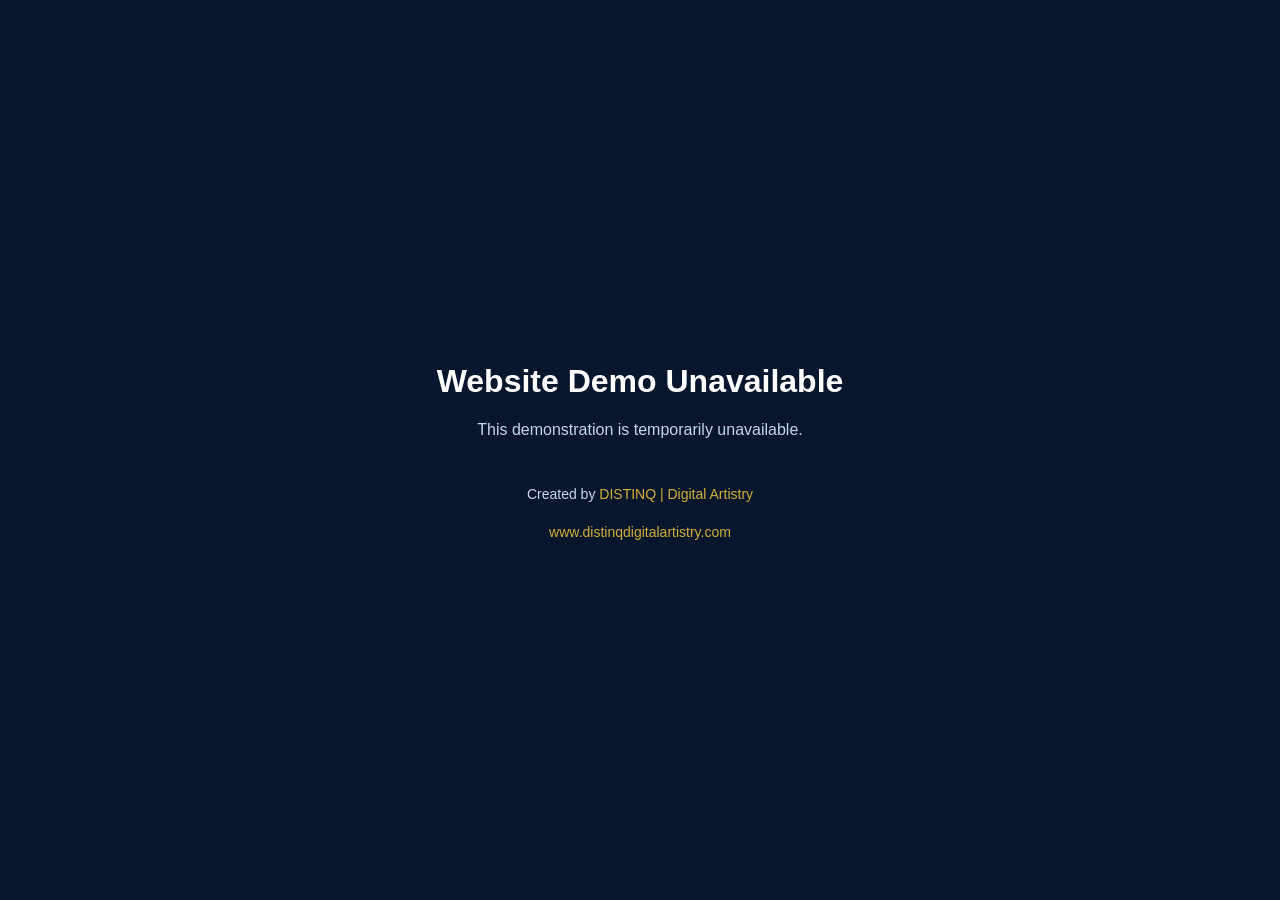
==== commit 7fc2c580: "Update index.html" ====
--- a/iversons-hoops/index.html
+++ b/iversons-hoops/index.html
@@ -1,211 +1,70 @@
-<!doctype html>
+
+<!DOCTYPE html>
 <html lang="en">
 <head>
-  <meta charset="utf-8">
+  <meta charset="UTF-8">
   <meta name="viewport" content="width=device-width, initial-scale=1">
-  <meta name="description" content="A bold website concept for Iverson's Pizza, Subs & Wings.">
-  <title>Iverson's Pizza, Subs & Wings | Bold Flavor</title>
-  <link rel="icon" type="image/svg+xml" href="data:image/svg+xml,%3Csvg xmlns='http://www.w3.org/2000/svg' viewBox='0 0 64 64'%3E%3Ccircle cx='32' cy='32' r='30' fill='%23f4511e'/%3E%3Cpath d='M10 38c12-2 30-15 44-26M23 55c4-14 13-31 29-43M8 26c16 0 32 6 47 19' stroke='%230a0a0a' stroke-width='4' fill='none'/%3E%3C/svg%3E">
-  <link rel="stylesheet" href="css/style.css?v=20260922-hero-logo-1-5x">
-  <script src="js/script.js" defer></script>
-<style>.logo-image{display:block;width:220px;height:80px;overflow:hidden;line-height:0}.logo-image img{display:block;width:220px;height:80px;object-fit:cover;object-position:center top}@media(max-width:480px){.logo-image{width:170px;height:66px}.logo-image img{width:170px;height:66px}} .footer-logo{width:180px;height:66px}.footer-logo img{width:180px;height:66px}@media(max-width:480px){.footer-logo{width:155px;height:60px}.footer-logo img{width:155px;height:60px}}</style><link rel="stylesheet" href="css/food-gallery.css">
-<script src="js/food-gallery.js" defer></script>
+  <title>Demo Unavailable | DISTINQ Digital Artistry</title>
+  <style>
+    body {
+      margin: 0;
+      min-height: 100vh;
+      display: flex;
+      align-items: center;
+      justify-content: center;
+      background: #07162c;
+      color: white;
+      font-family: Arial, sans-serif;
+      text-align: center;
+    }
+
+    main {
+      padding: 30px;
+    }
+
+    h1 {
+      font-size: 32px;
+      margin-bottom: 15px;
+    }
+
+    p {
+      color: #c9d5e7;
+      line-height: 1.7;
+    }
+
+    a {
+      color: #d4af37;
+      text-decoration: none;
+    }
+
+    a:hover {
+      text-decoration: underline;
+    }
+
+    .credit {
+      margin-top: 40px;
+      font-size: 14px;
+    }
+  </style>
 </head>
 <body>
-  <div class="top">Pizza · Subs · Wings · Bigger portions · Bold flavor</div>
-  <nav class="wrap nav">
-    <a class="logo logo-image" href="#top" aria-label="Iverson’s home"><img src="Iversons-logo-deep-red.png" alt="Iverson’s"></a>
-    <div class="links"><a href="#menu">Menu</a><a href="#flavors">Flavors</a><a href="#visit">Visit</a><a href="food-gallery.html">Food Gallery</a></div>
-    <a class="order" href="tel:+15852876054">Call to order</a>
-  </nav>
-<div class="wrap food-mobile-nav"><a href="food-gallery.html">Food Gallery</a></div>
+  <main>
+    <h1>Website Demo Unavailable</h1>
+    <p>This demonstration is temporarily unavailable.</p>
 
-  <main id="top">
-    <section class="hero">
-      <div class="hero-logo" aria-hidden="true"><img src="iversons-hero-logo.webp?v=revised" alt=""></div>
-      <div class="wrap hero-inner">
-        <div class="eyebrow">Rochester, NY · Est. 2026</div>
-        <h1>Bring home<br><em>bold</em> flavor.</h1>
-        <p>Hot pizza, stacked subs, and saucy wings—made for weeknights, game nights, and every craving in between.</p>
-        <div class="hero-ctas">
-          <a class="btn orange" href="tel:+15852876054">Call 585-287-6054</a>
-          <a class="btn outline" href="tel:+15852708650">Call 585-270-8650</a>
-          <a class="btn outline" href="#menu">See the menu</a>
-        </div>
-      </div>
-    </section>
-
-    <div class="ticker"><span>Hot food made fresh all day!</span><span>Pizza · Subs · Wings</span><span>Fast service · Great prices</span><span>Choose your flavor</span></div>
-
-    <section class="menu section" id="menu">
-      <div class="wrap menu-content">
-        <h2 class="heading">Pick your<br><span class="hot">craving.</span></h2>
-        <p class="sub">Pizza, steak subs, cold subs, wings, and specialty pizzas—priced from Iverson’s updated menu.</p>
-
-        <div class="menu-group">
-          <div class="menu-group-title"><span>01</span><h3>Pizzas &amp; Toppings</h3></div>
-          <div class="cards cards-pizza">
-            <article class="card">
-            <h3>Pizza</h3>
-            <p>Classic Iverson’s pizza sizes.</p>
-            <ul>
-              <li><span>Small · 10 in</span><b>$7.99</b></li>
-              <li><span>Medium · 14 in</span><b>$14.99</b></li>
-              <li><span>Large · 16 in</span><b>$18.99</b></li>
-              <li><span>32 pc. Sheet Pizza</span><b>$26.99</b></li>
-            </ul>
-          </article>
-            <article class="card">
-            <h3>Pizza Toppings</h3>
-            <p>Each topping is priced by pizza size.</p>
-            <ul>
-              <li><span>Small Pizza</span><b>$1.25</b></li>
-              <li><span>Medium Pizza</span><b>$2.00</b></li>
-              <li><span>Large Pizza</span><b>$2.50</b></li>
-              <li><span>Sheet Pizza</span><b>$3.00</b></li>
-            </ul>
-            <div class="topping-copy">Hot Peppers · Sweet Peppers · Onions · Olives · Mushrooms · Pineapples · Sausage · Bacon Bites · Jalapeños · Pork Pepperoni · Beef Pepperoni</div>
-          </article>
-            <article class="card">
-            <h3>Iverson’s Steak Pizza</h3>
-            <p>Iverson’s specialty steak pizza.</p>
-            <ul>
-              <li><span>Small</span><b>$12.99</b></li>
-              <li><span>Medium</span><b>$19.99</b></li>
-              <li><span>Large</span><b>$26.99</b></li>
-            </ul>
-          </article>
-            <article class="card">
-            <h3>Buffalo Chicken Pizza</h3>
-            <p>Iverson’s buffalo chicken specialty pizza.</p>
-            <ul>
-              <li><span>Small</span><b>$12.99</b></li>
-              <li><span>Medium</span><b>$19.99</b></li>
-              <li><span>Large</span><b>$26.99</b></li>
-            </ul>
-          </article>
-            <article class="card">
-            <h3>BBQ Chicken Pizza</h3>
-            <p>Iverson’s BBQ chicken specialty pizza.</p>
-            <ul>
-              <li><span>Small</span><b>$12.99</b></li>
-              <li><span>Medium</span><b>$19.99</b></li>
-              <li><span>Large</span><b>$26.99</b></li>
-            </ul>
-          </article>
-          </div>
-        </div>
-
-        <div class="menu-group">
-          <div class="menu-group-title"><span>02</span><h3>Subs</h3></div>
-          <div class="cards cards-subs">
-            <article class="card">
-            <h3>Steak Subs</h3>
-            <p>Build it with your favorite toppings.</p>
-            <ul>
-              <li><span>Small Steak</span><b>$8.75</b></li>
-              <li><span>Large Steak</span><b>$14.99</b></li>
-            </ul>
-            <div class="topping-copy">Onions · Green Peppers · Mushrooms · Banana Peppers · Jalapeños · Lettuce · Tomatoes · Pickles · Mayo · Mustard</div>
-            <p>Hot peppers, sweet peppers, mushrooms, and jalapeños are $1.00 extra on all hot &amp; cold subs.</p>
-          </article>
-            <article class="card">
-            <h3>Cold Subs</h3>
-            <p>Fresh cold subs with classic toppings.</p>
-            <ul>
-              <li><span>Small Cold Sub</span><b>$7.95</b></li>
-              <li><span>Large Cold Sub</span><b>$12.99</b></li>
-              <li><span>Turkey Sub</span><b>$7.95</b></li>
-              <li><span>Ham Sub</span><b>$7.95</b></li>
-            </ul>
-            <div class="topping-copy">Lettuce · Tomatoes · Onions · Green Peppers · Banana Peppers · Pickles · Mayo · Mustard · Oil</div>
-          </article>
-          </div>
-        </div>
-
-        <div class="menu-group">
-          <div class="menu-group-title"><span>03</span><h3>Wings</h3></div>
-          <div class="cards cards-wings">
-            <article class="card">
-            <h3>Wings</h3>
-            <p>All wings are served with celery and blue cheese or ranch.</p>
-            <ul>
-              <li><span>6 Piece</span><b>$8.49</b></li>
-              <li><span>10 Piece</span><b>$14.99</b></li>
-              <li><span>20 Piece</span><b>$28.99</b></li>
-              <li><span>30 Piece</span><b>$46.99</b></li>
-              <li><span>50 Piece</span><b>$72.99</b></li>
-              <li><span>100 Piece</span><b>$156.99</b></li>
-            </ul>
-            <p>Extra sauce, blue cheese, or ranch dressing: <b>$1.00 each</b>.</p>
-          </article>
-          </div>
-        </div>
-      </div>
-    </section>
-
-<section class="section food-section" id="fresh-kitchen"><div class="wrap"><h2 class="heading">FRESH FROM<br><span class="hot">IVERSON’S KITCHEN</span></h2><p class="sub">Take a look at what’s coming out of the oven.</p><div class="food-grid"><button class="food-tile" type="button" style="--food-ratio:406/720" aria-label="View Iverson’s food video 1 larger"><img src="assets/food/img_4889.webp" width="406" height="720" loading="lazy" decoding="async" alt="Food prepared at Iverson’s Pizza, Subs &amp; Wings"><video data-src="assets/food/img_4889.mp4" muted loop playsinline preload="none" aria-hidden="true"></video></button><button class="food-tile" type="button" style="--food-ratio:406/720" aria-label="View Iverson’s food video 2 larger"><img src="assets/food/img_4843.webp" width="406" height="720" loading="lazy" decoding="async" alt="Food prepared at Iverson’s Pizza, Subs &amp; Wings"><video data-src="assets/food/img_4843.mp4" muted loop playsinline preload="none" aria-hidden="true"></video></button><button class="food-tile" type="button" style="--food-ratio:406/720" aria-label="View Iverson’s food video 3 larger"><img src="assets/food/img_4901.webp" width="406" height="720" loading="lazy" decoding="async" alt="Food prepared at Iverson’s Pizza, Subs &amp; Wings"><video data-src="assets/food/img_4901.mp4" muted loop playsinline preload="none" aria-hidden="true"></video></button><button class="food-tile" type="button" style="--food-ratio:406/720" aria-label="View Iverson’s food video 4 larger"><img src="assets/food/img_4947.webp" width="406" height="720" loading="lazy" decoding="async" alt="Food prepared at Iverson’s Pizza, Subs &amp; Wings"><video data-src="assets/food/img_4947.mp4" muted loop playsinline preload="none" aria-hidden="true"></video></button><button class="food-tile" type="button" style="--food-ratio:406/720" aria-label="View Iverson’s food video 5 larger"><img src="assets/food/img_4969.webp" width="406" height="720" loading="lazy" decoding="async" alt="Food prepared at Iverson’s Pizza, Subs &amp; Wings"><video data-src="assets/food/img_4969.mp4" muted loop playsinline preload="none" aria-hidden="true"></video></button><button class="food-tile" type="button" style="--food-ratio:406/720" aria-label="View Iverson’s food video 6 larger"><img src="assets/food/img_5018.webp" width="406" height="720" loading="lazy" decoding="async" alt="Food prepared at Iverson’s Pizza, Subs &amp; Wings"><video data-src="assets/food/img_5018.mp4" muted loop playsinline preload="none" aria-hidden="true"></video></button><button class="food-tile" type="button" style="--food-ratio:406/720" aria-label="View Iverson’s food video 7 larger"><img src="assets/food/img_5185.webp" width="406" height="720" loading="lazy" decoding="async" alt="Food prepared at Iverson’s Pizza, Subs &amp; Wings"><video data-src="assets/food/img_5185.mp4" muted loop playsinline preload="none" aria-hidden="true"></video></button></div><div class="food-cta"><a class="btn orange" href="food-gallery.html">VIEW THE FOOD GALLERY</a></div></div></section>
-
-    <section class="delivery section">
-      <div class="wrap delivery-grid">
-        <div>
-          <div class="eyebrow delivery-eyebrow">For the nights you stay in</div>
-          <h2 class="heading">Delivery<br>makes it<br>easy.</h2>
-          <p class="sub">Your favorites are only a few taps away. Order delivery through DoorDash or Uber Eats, or call us for pickup.</p>
-        </div>
-        <div class="delivery-callout">
-          <strong>We deliver<br>with DoorDash<br>&amp; Uber Eats.</strong>
-          <p>Hot pizza, subs, and wings delivered right to your door.</p>
-          <a href="tel:+15852876054">Call for pickup →</a>
-        </div>
-      </div>
-    </section>
-
-    <section class="flavors section" id="flavors">
-      <div class="wrap flavor-grid">
-        <div>
-          <div class="eyebrow">Wing sauces</div>
-          <h2 class="heading">Choose your<br><span class="hot">flavor.</span></h2>
-          <p class="sub">Pick a favorite or switch it up.</p>
-          <div class="flavor-list">
-            <div class="flavor">Iverson's Sauce</div>
-            <div class="flavor">Hot Sauce</div>
-            <div class="flavor">Garlic Parm</div>
-            <div class="flavor">Buffalo Hot</div>
-            <div class="flavor">Barbecue Sauce</div>
-            <div class="flavor">Buffalo Mild</div>
-          </div>
-          <p class="sub">Extra sauce, blue cheese, or ranch dressing is $1.00 each.</p>
-        </div>
-        <img class="ad" src="assets/iversons-ad.png" alt="Iverson's Pizza, Subs & Wings advertisement showing pizza, wings and subs">
-      </div>
-    </section>
-
-    <section class="visit section" id="visit">
-      <div class="wrap visit-grid">
-        <div>
-          <div class="eyebrow visit-eyebrow">Come hungry</div>
-          <h2 class="heading">Thank you,<br>Rochester.</h2>
-          <p class="sub">Find us on North Winton Rd. Call ahead and we’ll have your order hot and ready.</p>
-          <div class="visit-details">198 North Winton Rd<br>Rochester, NY 14610<br><br>585-287-6054<br>585-270-8650</div>
-        </div>
-        <div class="visit-actions">
-          <a class="btn orange" href="tel:+15852876054">Call to order</a>
-          <a class="btn dark" href="https://maps.google.com/?q=198+North+Winton+Road+Rochester+NY+14610" target="_blank" rel="noopener">Get directions</a>
-        </div>
-      </div>
-    </section>
+    <div class="credit">
+      <p>
+        Created by
+        <a href="https://distinqdigitalartistry.com">
+          DISTINQ | Digital Artistry
+        </a>
+      </p>
+      <p>
+        <a href="https://distinqdigitalartistry.com">
+          www.distinqdigitalartistry.com
+        </a>
+      </p>
+    </div>
   </main>
-
-  <footer class="footer">
-    <div class="wrap">
-      <div class="footer-top">
-        <div><a class="logo logo-image footer-logo" href="#top" aria-label="Iverson’s home"><img src="Iversons-logo-deep-red.png" alt="Iverson’s"></a><p>Pizza, Subs &amp; Wings</p></div>
-        <a class="btn orange" href="tel:+15852876054">Order by phone</a>
-      </div>
-      <div class="legal">Independent website concept by <a href="https://distinqdigitalartistry.com">DISTINQ | Digital Artistry</a>. This is not Iverson’s current official website. All imagery used for this concept was provided by or created for the demonstration.</div>
-    </div>
-  </footer>
-<dialog class="food-modal" aria-label="Iverson’s food video"><button type="button" class="food-close">Close video ×</button><video controls muted playsinline preload="none"></video></dialog>
 </body>
 </html>
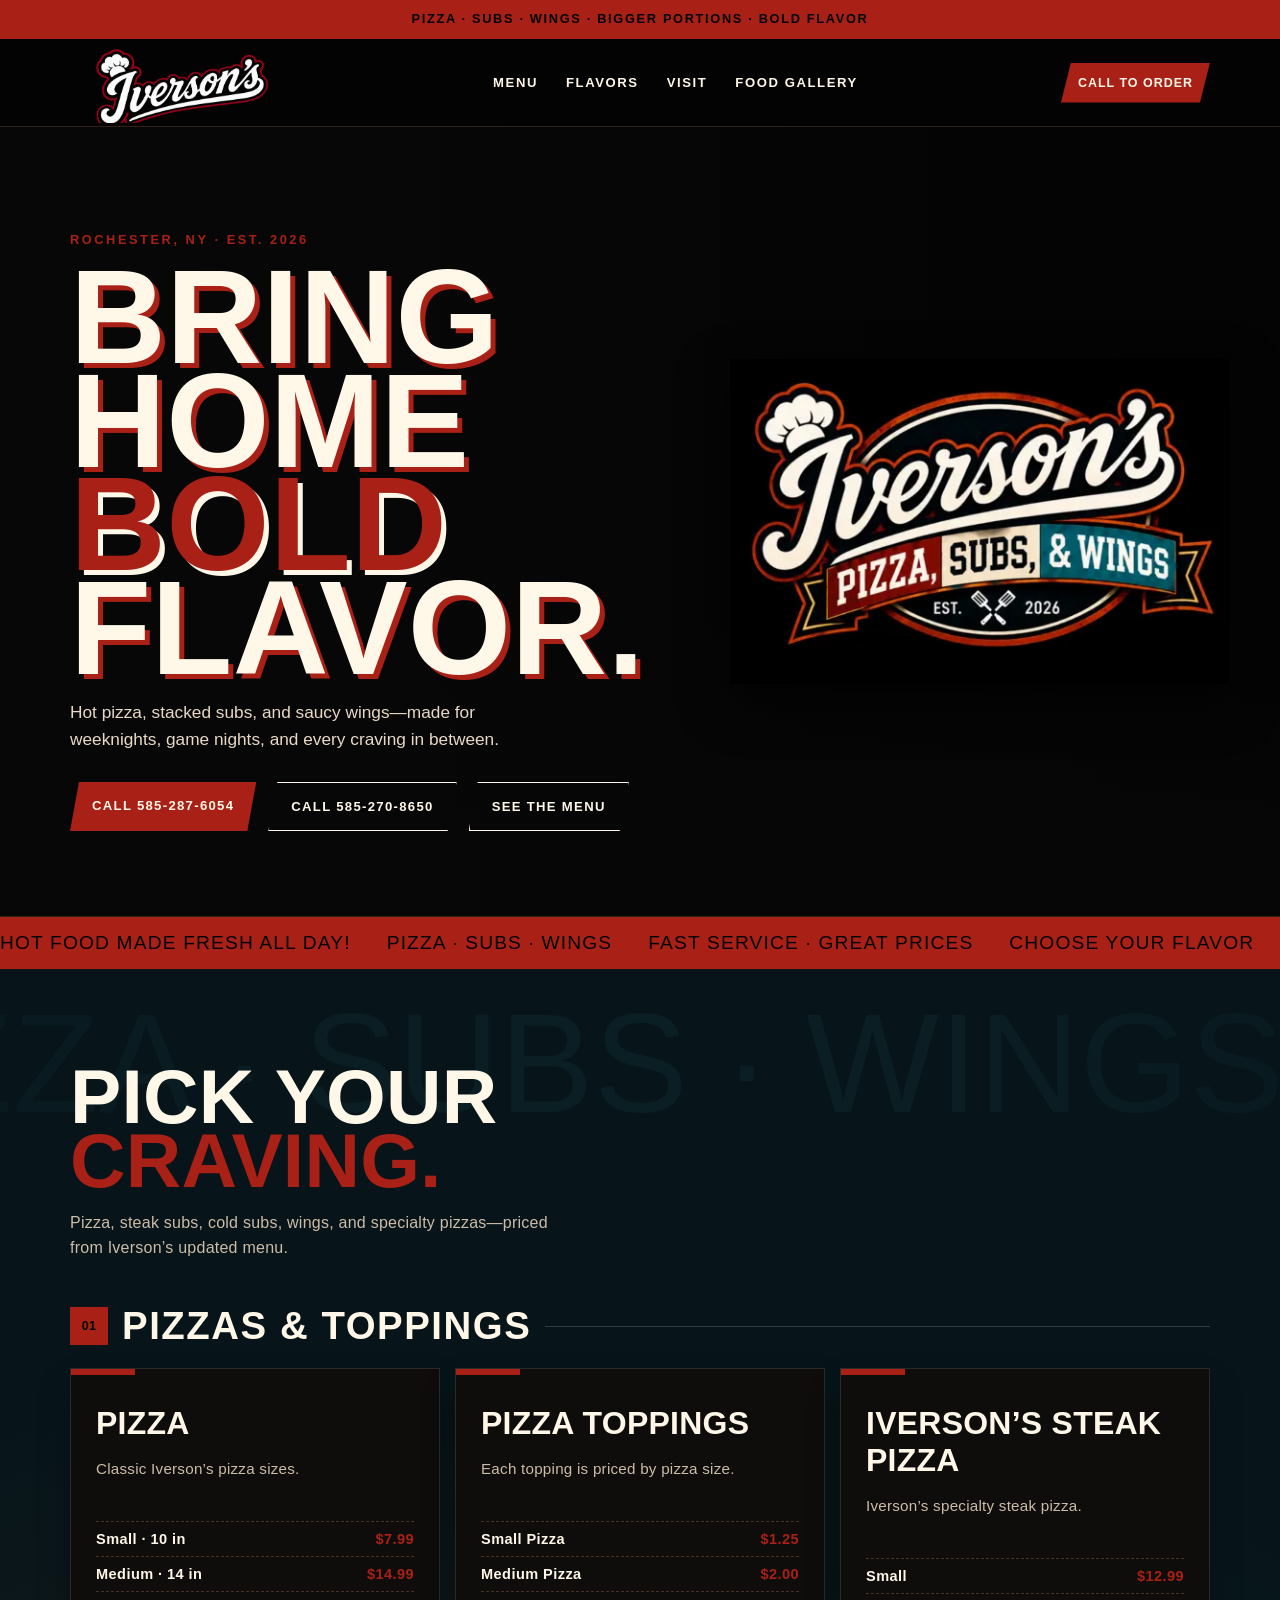
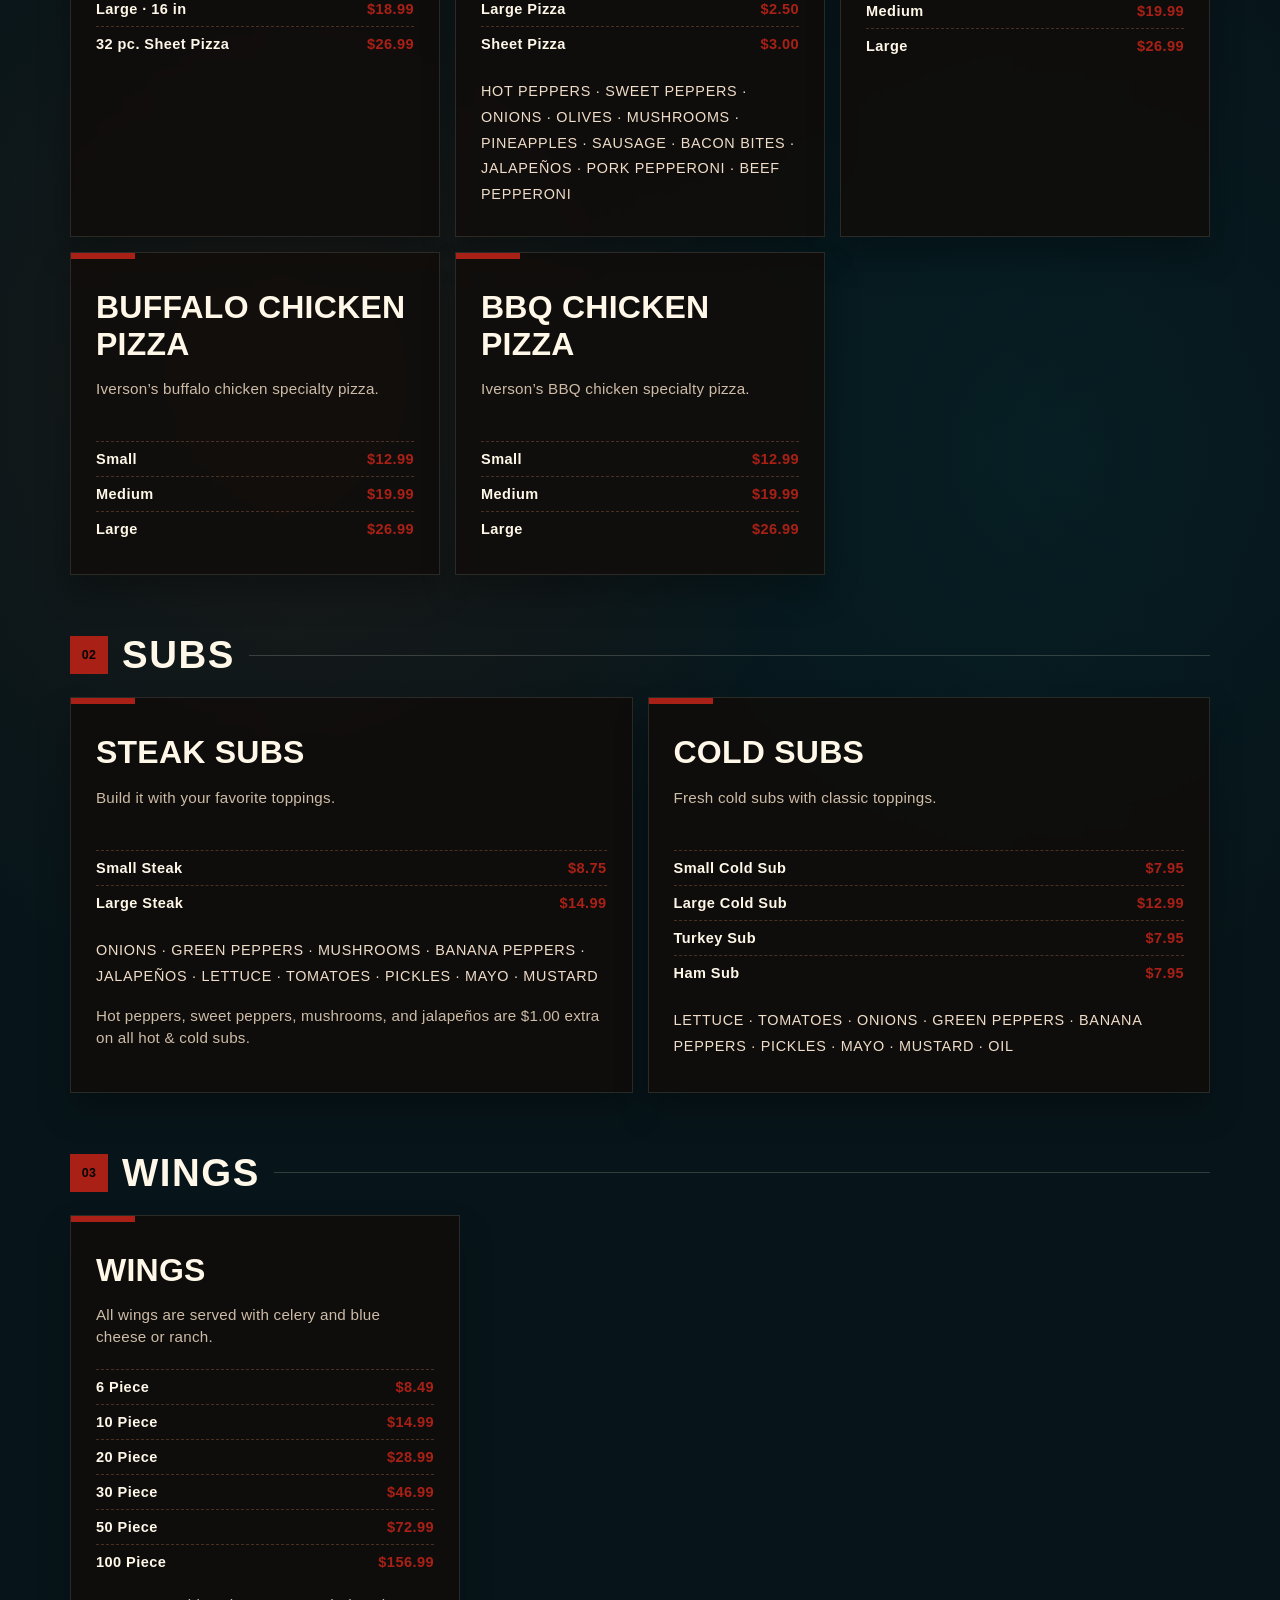
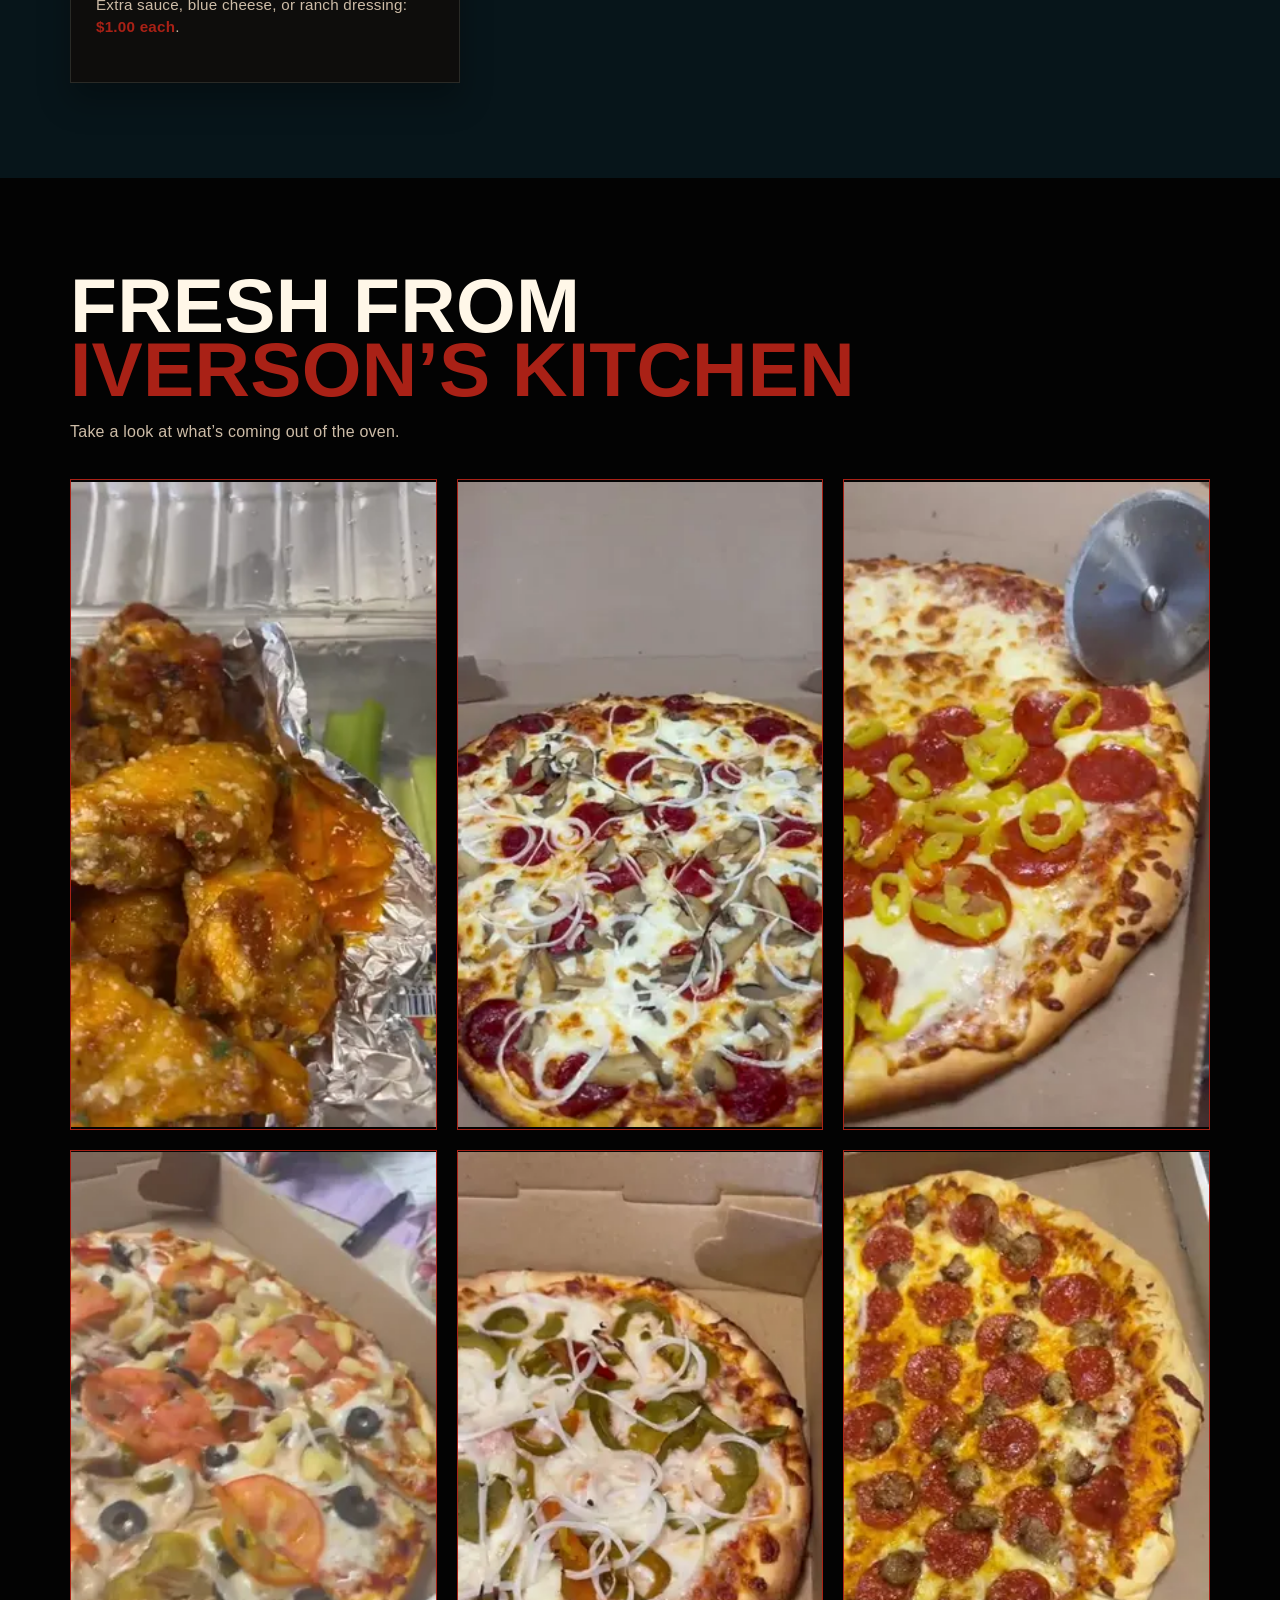
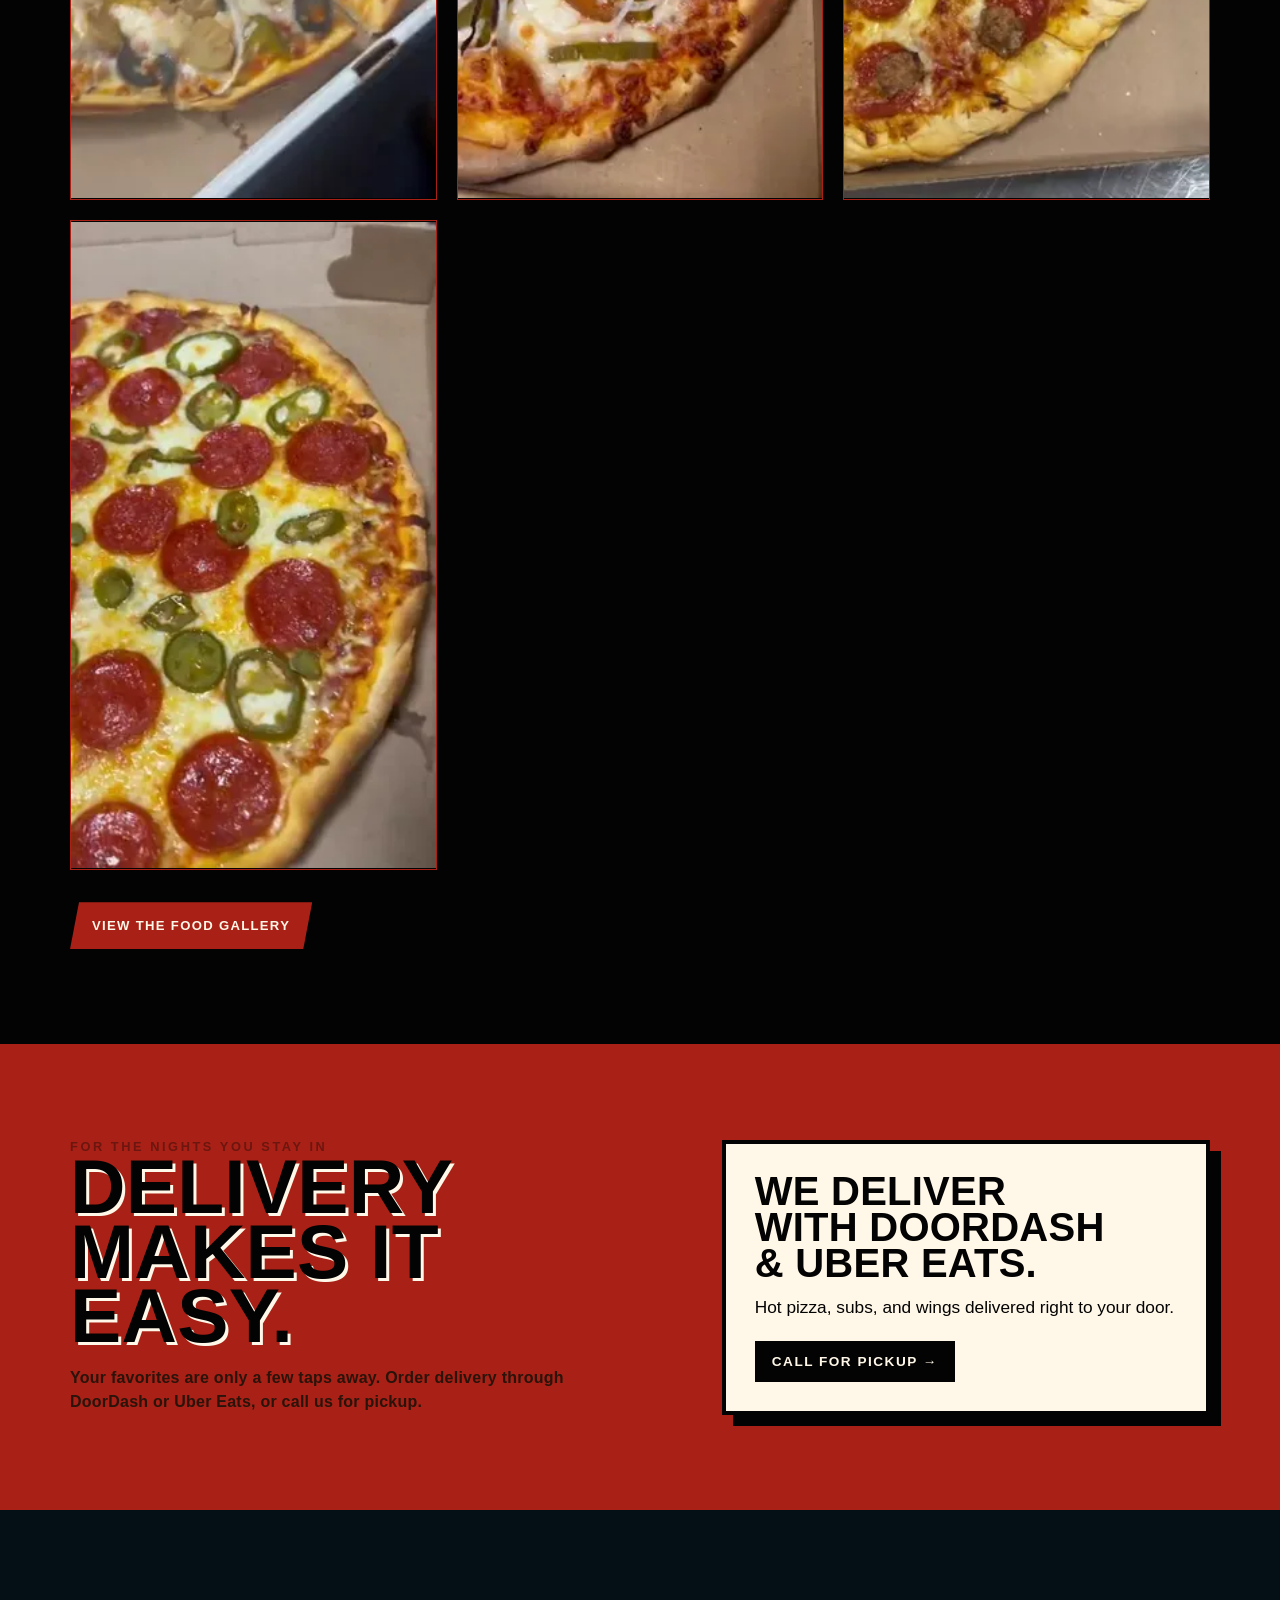
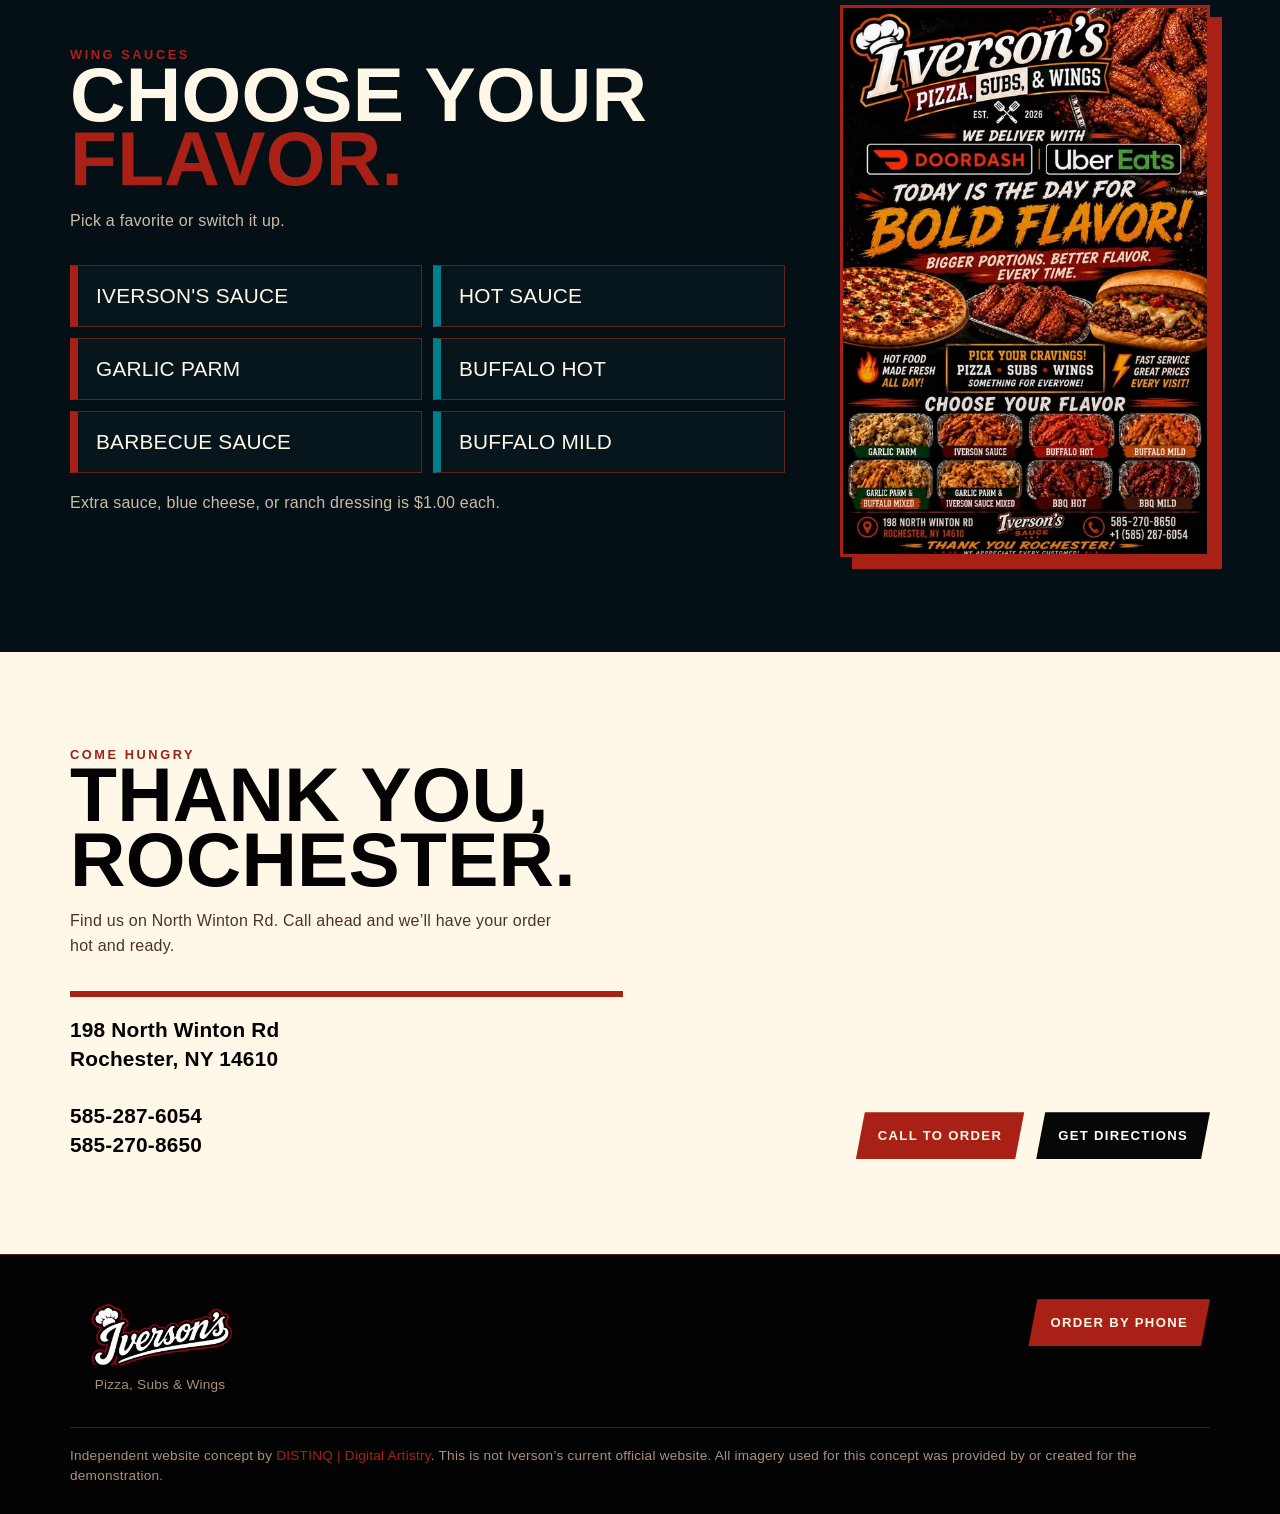
==== commit 434bbf45: "Restore Iverson's Original Homepage" ====
--- a/iversons-hoops/index.html
+++ b/iversons-hoops/index.html
@@ -1,70 +1,211 @@
-
-<!DOCTYPE html>
+<!doctype html>
 <html lang="en">
 <head>
-  <meta charset="UTF-8">
+  <meta charset="utf-8">
   <meta name="viewport" content="width=device-width, initial-scale=1">
-  <title>Demo Unavailable | DISTINQ Digital Artistry</title>
-  <style>
-    body {
-      margin: 0;
-      min-height: 100vh;
-      display: flex;
-      align-items: center;
-      justify-content: center;
-      background: #07162c;
-      color: white;
-      font-family: Arial, sans-serif;
-      text-align: center;
-    }
-
-    main {
-      padding: 30px;
-    }
-
-    h1 {
-      font-size: 32px;
-      margin-bottom: 15px;
-    }
-
-    p {
-      color: #c9d5e7;
-      line-height: 1.7;
-    }
-
-    a {
-      color: #d4af37;
-      text-decoration: none;
-    }
-
-    a:hover {
-      text-decoration: underline;
-    }
-
-    .credit {
-      margin-top: 40px;
-      font-size: 14px;
-    }
-  </style>
+  <meta name="description" content="A bold website concept for Iverson's Pizza, Subs & Wings.">
+  <title>Iverson's Pizza, Subs & Wings | Bold Flavor</title>
+  <link rel="icon" type="image/svg+xml" href="data:image/svg+xml,%3Csvg xmlns='http://www.w3.org/2000/svg' viewBox='0 0 64 64'%3E%3Ccircle cx='32' cy='32' r='30' fill='%23f4511e'/%3E%3Cpath d='M10 38c12-2 30-15 44-26M23 55c4-14 13-31 29-43M8 26c16 0 32 6 47 19' stroke='%230a0a0a' stroke-width='4' fill='none'/%3E%3C/svg%3E">
+  <link rel="stylesheet" href="css/style.css?v=20260922-hero-logo-1-5x">
+  <script src="js/script.js" defer></script>
+<style>.logo-image{display:block;width:220px;height:80px;overflow:hidden;line-height:0}.logo-image img{display:block;width:220px;height:80px;object-fit:cover;object-position:center top}@media(max-width:480px){.logo-image{width:170px;height:66px}.logo-image img{width:170px;height:66px}} .footer-logo{width:180px;height:66px}.footer-logo img{width:180px;height:66px}@media(max-width:480px){.footer-logo{width:155px;height:60px}.footer-logo img{width:155px;height:60px}}</style><link rel="stylesheet" href="css/food-gallery.css">
+<script src="js/food-gallery.js" defer></script>
 </head>
 <body>
-  <main>
-    <h1>Website Demo Unavailable</h1>
-    <p>This demonstration is temporarily unavailable.</p>
-
-    <div class="credit">
-      <p>
-        Created by
-        <a href="https://distinqdigitalartistry.com">
-          DISTINQ | Digital Artistry
-        </a>
-      </p>
-      <p>
-        <a href="https://distinqdigitalartistry.com">
-          www.distinqdigitalartistry.com
-        </a>
-      </p>
+  <div class="top">Pizza · Subs · Wings · Bigger portions · Bold flavor</div>
+  <nav class="wrap nav">
+    <a class="logo logo-image" href="#top" aria-label="Iverson’s home"><img src="Iversons-logo-deep-red.png" alt="Iverson’s"></a>
+    <div class="links"><a href="#menu">Menu</a><a href="#flavors">Flavors</a><a href="#visit">Visit</a><a href="food-gallery.html">Food Gallery</a></div>
+    <a class="order" href="tel:+15852876054">Call to order</a>
+  </nav>
+<div class="wrap food-mobile-nav"><a href="food-gallery.html">Food Gallery</a></div>
+
+  <main id="top">
+    <section class="hero">
+      <div class="hero-logo" aria-hidden="true"><img src="iversons-hero-logo.webp?v=revised" alt=""></div>
+      <div class="wrap hero-inner">
+        <div class="eyebrow">Rochester, NY · Est. 2026</div>
+        <h1>Bring home<br><em>bold</em> flavor.</h1>
+        <p>Hot pizza, stacked subs, and saucy wings—made for weeknights, game nights, and every craving in between.</p>
+        <div class="hero-ctas">
+          <a class="btn orange" href="tel:+15852876054">Call 585-287-6054</a>
+          <a class="btn outline" href="tel:+15852708650">Call 585-270-8650</a>
+          <a class="btn outline" href="#menu">See the menu</a>
+        </div>
+      </div>
+    </section>
+
+    <div class="ticker"><span>Hot food made fresh all day!</span><span>Pizza · Subs · Wings</span><span>Fast service · Great prices</span><span>Choose your flavor</span></div>
+
+    <section class="menu section" id="menu">
+      <div class="wrap menu-content">
+        <h2 class="heading">Pick your<br><span class="hot">craving.</span></h2>
+        <p class="sub">Pizza, steak subs, cold subs, wings, and specialty pizzas—priced from Iverson’s updated menu.</p>
+
+        <div class="menu-group">
+          <div class="menu-group-title"><span>01</span><h3>Pizzas &amp; Toppings</h3></div>
+          <div class="cards cards-pizza">
+            <article class="card">
+            <h3>Pizza</h3>
+            <p>Classic Iverson’s pizza sizes.</p>
+            <ul>
+              <li><span>Small · 10 in</span><b>$7.99</b></li>
+              <li><span>Medium · 14 in</span><b>$14.99</b></li>
+              <li><span>Large · 16 in</span><b>$18.99</b></li>
+              <li><span>32 pc. Sheet Pizza</span><b>$26.99</b></li>
+            </ul>
+          </article>
+            <article class="card">
+            <h3>Pizza Toppings</h3>
+            <p>Each topping is priced by pizza size.</p>
+            <ul>
+              <li><span>Small Pizza</span><b>$1.25</b></li>
+              <li><span>Medium Pizza</span><b>$2.00</b></li>
+              <li><span>Large Pizza</span><b>$2.50</b></li>
+              <li><span>Sheet Pizza</span><b>$3.00</b></li>
+            </ul>
+            <div class="topping-copy">Hot Peppers · Sweet Peppers · Onions · Olives · Mushrooms · Pineapples · Sausage · Bacon Bites · Jalapeños · Pork Pepperoni · Beef Pepperoni</div>
+          </article>
+            <article class="card">
+            <h3>Iverson’s Steak Pizza</h3>
+            <p>Iverson’s specialty steak pizza.</p>
+            <ul>
+              <li><span>Small</span><b>$12.99</b></li>
+              <li><span>Medium</span><b>$19.99</b></li>
+              <li><span>Large</span><b>$26.99</b></li>
+            </ul>
+          </article>
+            <article class="card">
+            <h3>Buffalo Chicken Pizza</h3>
+            <p>Iverson’s buffalo chicken specialty pizza.</p>
+            <ul>
+              <li><span>Small</span><b>$12.99</b></li>
+              <li><span>Medium</span><b>$19.99</b></li>
+              <li><span>Large</span><b>$26.99</b></li>
+            </ul>
+          </article>
+            <article class="card">
+            <h3>BBQ Chicken Pizza</h3>
+            <p>Iverson’s BBQ chicken specialty pizza.</p>
+            <ul>
+              <li><span>Small</span><b>$12.99</b></li>
+              <li><span>Medium</span><b>$19.99</b></li>
+              <li><span>Large</span><b>$26.99</b></li>
+            </ul>
+          </article>
+          </div>
+        </div>
+
+        <div class="menu-group">
+          <div class="menu-group-title"><span>02</span><h3>Subs</h3></div>
+          <div class="cards cards-subs">
+            <article class="card">
+            <h3>Steak Subs</h3>
+            <p>Build it with your favorite toppings.</p>
+            <ul>
+              <li><span>Small Steak</span><b>$8.75</b></li>
+              <li><span>Large Steak</span><b>$14.99</b></li>
+            </ul>
+            <div class="topping-copy">Onions · Green Peppers · Mushrooms · Banana Peppers · Jalapeños · Lettuce · Tomatoes · Pickles · Mayo · Mustard</div>
+            <p>Hot peppers, sweet peppers, mushrooms, and jalapeños are $1.00 extra on all hot &amp; cold subs.</p>
+          </article>
+            <article class="card">
+            <h3>Cold Subs</h3>
+            <p>Fresh cold subs with classic toppings.</p>
+            <ul>
+              <li><span>Small Cold Sub</span><b>$7.95</b></li>
+              <li><span>Large Cold Sub</span><b>$12.99</b></li>
+              <li><span>Turkey Sub</span><b>$7.95</b></li>
+              <li><span>Ham Sub</span><b>$7.95</b></li>
+            </ul>
+            <div class="topping-copy">Lettuce · Tomatoes · Onions · Green Peppers · Banana Peppers · Pickles · Mayo · Mustard · Oil</div>
+          </article>
+          </div>
+        </div>
+
+        <div class="menu-group">
+          <div class="menu-group-title"><span>03</span><h3>Wings</h3></div>
+          <div class="cards cards-wings">
+            <article class="card">
+            <h3>Wings</h3>
+            <p>All wings are served with celery and blue cheese or ranch.</p>
+            <ul>
+              <li><span>6 Piece</span><b>$8.49</b></li>
+              <li><span>10 Piece</span><b>$14.99</b></li>
+              <li><span>20 Piece</span><b>$28.99</b></li>
+              <li><span>30 Piece</span><b>$46.99</b></li>
+              <li><span>50 Piece</span><b>$72.99</b></li>
+              <li><span>100 Piece</span><b>$156.99</b></li>
+            </ul>
+            <p>Extra sauce, blue cheese, or ranch dressing: <b>$1.00 each</b>.</p>
+          </article>
+          </div>
+        </div>
+      </div>
+    </section>
+
+<section class="section food-section" id="fresh-kitchen"><div class="wrap"><h2 class="heading">FRESH FROM<br><span class="hot">IVERSON’S KITCHEN</span></h2><p class="sub">Take a look at what’s coming out of the oven.</p><div class="food-grid"><button class="food-tile" type="button" style="--food-ratio:406/720" aria-label="View Iverson’s food video 1 larger"><img src="assets/food/img_4889.webp" width="406" height="720" loading="lazy" decoding="async" alt="Food prepared at Iverson’s Pizza, Subs &amp; Wings"><video data-src="assets/food/img_4889.mp4" muted loop playsinline preload="none" aria-hidden="true"></video></button><button class="food-tile" type="button" style="--food-ratio:406/720" aria-label="View Iverson’s food video 2 larger"><img src="assets/food/img_4843.webp" width="406" height="720" loading="lazy" decoding="async" alt="Food prepared at Iverson’s Pizza, Subs &amp; Wings"><video data-src="assets/food/img_4843.mp4" muted loop playsinline preload="none" aria-hidden="true"></video></button><button class="food-tile" type="button" style="--food-ratio:406/720" aria-label="View Iverson’s food video 3 larger"><img src="assets/food/img_4901.webp" width="406" height="720" loading="lazy" decoding="async" alt="Food prepared at Iverson’s Pizza, Subs &amp; Wings"><video data-src="assets/food/img_4901.mp4" muted loop playsinline preload="none" aria-hidden="true"></video></button><button class="food-tile" type="button" style="--food-ratio:406/720" aria-label="View Iverson’s food video 4 larger"><img src="assets/food/img_4947.webp" width="406" height="720" loading="lazy" decoding="async" alt="Food prepared at Iverson’s Pizza, Subs &amp; Wings"><video data-src="assets/food/img_4947.mp4" muted loop playsinline preload="none" aria-hidden="true"></video></button><button class="food-tile" type="button" style="--food-ratio:406/720" aria-label="View Iverson’s food video 5 larger"><img src="assets/food/img_4969.webp" width="406" height="720" loading="lazy" decoding="async" alt="Food prepared at Iverson’s Pizza, Subs &amp; Wings"><video data-src="assets/food/img_4969.mp4" muted loop playsinline preload="none" aria-hidden="true"></video></button><button class="food-tile" type="button" style="--food-ratio:406/720" aria-label="View Iverson’s food video 6 larger"><img src="assets/food/img_5018.webp" width="406" height="720" loading="lazy" decoding="async" alt="Food prepared at Iverson’s Pizza, Subs &amp; Wings"><video data-src="assets/food/img_5018.mp4" muted loop playsinline preload="none" aria-hidden="true"></video></button><button class="food-tile" type="button" style="--food-ratio:406/720" aria-label="View Iverson’s food video 7 larger"><img src="assets/food/img_5185.webp" width="406" height="720" loading="lazy" decoding="async" alt="Food prepared at Iverson’s Pizza, Subs &amp; Wings"><video data-src="assets/food/img_5185.mp4" muted loop playsinline preload="none" aria-hidden="true"></video></button></div><div class="food-cta"><a class="btn orange" href="food-gallery.html">VIEW THE FOOD GALLERY</a></div></div></section>
+
+    <section class="delivery section">
+      <div class="wrap delivery-grid">
+        <div>
+          <div class="eyebrow delivery-eyebrow">For the nights you stay in</div>
+          <h2 class="heading">Delivery<br>makes it<br>easy.</h2>
+          <p class="sub">Your favorites are only a few taps away. Order delivery through DoorDash or Uber Eats, or call us for pickup.</p>
+        </div>
+        <div class="delivery-callout">
+          <strong>We deliver<br>with DoorDash<br>&amp; Uber Eats.</strong>
+          <p>Hot pizza, subs, and wings delivered right to your door.</p>
+          <a href="tel:+15852876054">Call for pickup →</a>
+        </div>
+      </div>
+    </section>
+
+    <section class="flavors section" id="flavors">
+      <div class="wrap flavor-grid">
+        <div>
+          <div class="eyebrow">Wing sauces</div>
+          <h2 class="heading">Choose your<br><span class="hot">flavor.</span></h2>
+          <p class="sub">Pick a favorite or switch it up.</p>
+          <div class="flavor-list">
+            <div class="flavor">Iverson's Sauce</div>
+            <div class="flavor">Hot Sauce</div>
+            <div class="flavor">Garlic Parm</div>
+            <div class="flavor">Buffalo Hot</div>
+            <div class="flavor">Barbecue Sauce</div>
+            <div class="flavor">Buffalo Mild</div>
+          </div>
+          <p class="sub">Extra sauce, blue cheese, or ranch dressing is $1.00 each.</p>
+        </div>
+        <img class="ad" src="assets/iversons-ad.png" alt="Iverson's Pizza, Subs & Wings advertisement showing pizza, wings and subs">
+      </div>
+    </section>
+
+    <section class="visit section" id="visit">
+      <div class="wrap visit-grid">
+        <div>
+          <div class="eyebrow visit-eyebrow">Come hungry</div>
+          <h2 class="heading">Thank you,<br>Rochester.</h2>
+          <p class="sub">Find us on North Winton Rd. Call ahead and we’ll have your order hot and ready.</p>
+          <div class="visit-details">198 North Winton Rd<br>Rochester, NY 14610<br><br>585-287-6054<br>585-270-8650</div>
+        </div>
+        <div class="visit-actions">
+          <a class="btn orange" href="tel:+15852876054">Call to order</a>
+          <a class="btn dark" href="https://maps.google.com/?q=198+North+Winton+Road+Rochester+NY+14610" target="_blank" rel="noopener">Get directions</a>
+        </div>
+      </div>
+    </section>
+  </main>
+
+  <footer class="footer">
+    <div class="wrap">
+      <div class="footer-top">
+        <div><a class="logo logo-image footer-logo" href="#top" aria-label="Iverson’s home"><img src="Iversons-logo-deep-red.png" alt="Iverson’s"></a><p>Pizza, Subs &amp; Wings</p></div>
+        <a class="btn orange" href="tel:+15852876054">Order by phone</a>
+      </div>
+      <div class="legal">Independent website concept by <a href="https://distinqdigitalartistry.com">DISTINQ | Digital Artistry</a>. This is not Iverson’s current official website. All imagery used for this concept was provided by or created for the demonstration.</div>
     </div>
-  </main>
+  </footer>
+<dialog class="food-modal" aria-label="Iverson’s food video"><button type="button" class="food-close">Close video ×</button><video controls muted playsinline preload="none"></video></dialog>
 </body>
 </html>
--- a/iversons-hoops/css/style.css
+++ b/iversons-hoops/css/style.css
@@ -0,0 +1,124 @@
+:root{--black:#030303;--char:#07151a;--orange:#a92116;--amber:#a92116;--red:#a92116;--teal:#007e89;--cream:#fff7e8;--white:#fffdf7;--line:#542010}
+*{box-sizing:border-box}
+html{scroll-behavior:smooth}
+body{margin:0;background:var(--black);color:var(--cream);font-family:Impact,Haettenschweiler,'Arial Narrow Bold',sans-serif;letter-spacing:.015em}
+a{color:inherit;text-decoration:none}
+.wrap{max-width:1200px;margin:auto;padding:0 30px}
+.top{height:39px;background:var(--orange);display:flex;align-items:center;justify-content:center;color:var(--black);font:800 .8rem/1 Arial,sans-serif;letter-spacing:.13em;text-transform:uppercase}
+.nav{height:87px;display:flex;align-items:center;justify-content:space-between;gap:20px}
+.logo{color:var(--white);font-family:Georgia,serif;font-size:1.65rem;font-style:italic;font-weight:900;letter-spacing:-.08em}
+.logo i{display:inline-block;color:var(--cream);font-style:normal;font-family:Georgia,serif;font-size:2rem;font-weight:900;line-height:1;text-shadow:-2px 0 var(--orange),0 2px var(--orange),2px 0 var(--orange),0 -2px var(--orange);margin-right:-.08em}
+.links{display:flex;gap:28px;font:800 .82rem Arial,sans-serif;letter-spacing:.12em;text-transform:uppercase}
+.links a:hover{color:var(--amber)}
+.order{padding:13px 17px;background:var(--red);color:var(--cream);font:900 .78rem Arial,sans-serif;letter-spacing:.08em;text-transform:uppercase;clip-path:polygon(10px 0,100% 0,calc(100% - 10px) 100%,0 100%)}
+.hero{position:relative;overflow:hidden;min-height:650px;border-top:1px solid #332117;border-bottom:1px solid #332117}
+.hero:after{content:'';position:absolute;inset:0;z-index:0;background:linear-gradient(90deg,#070707 0%,rgba(7,7,7,.96) 34%,rgba(7,7,7,.34) 65%,rgba(7,7,7,.12)),linear-gradient(0deg,rgba(7,7,7,.7),transparent 40%);pointer-events:none}
+.hero-logo{position:absolute;inset:0;z-index:1;display:flex;align-items:center;justify-content:flex-end;padding:0 clamp(18px,4vw,70px);pointer-events:none}
+.hero-logo img{display:block;width:min(500px,39vw);height:auto;filter:drop-shadow(0 18px 24px rgba(0,0,0,.6))}
+.hero-inner{position:relative;z-index:2;padding:105px 30px 85px}
+.eyebrow{color:var(--amber);font:900 .8rem Arial,sans-serif;letter-spacing:.2em;text-transform:uppercase}
+.hero h1{font-size:clamp(4.3rem,10.5vw,8.3rem);line-height:.78;text-transform:uppercase;max-width:680px;margin:19px 0;color:var(--cream);text-shadow:5px 5px 0 var(--red)}
+.hero h1 em{color:var(--red);font-style:normal;text-shadow:5px 5px 0 var(--cream)}
+.hero p{max-width:430px;font:1.08rem/1.55 Arial,sans-serif;letter-spacing:0;color:#e9d9c6}
+.hero-ctas{display:flex;gap:12px;flex-wrap:wrap;margin-top:29px}
+.btn{padding:16px 22px;display:inline-block;font:900 .82rem Arial,sans-serif;letter-spacing:.1em;text-transform:uppercase;clip-path:polygon(9px 0,100% 0,calc(100% - 9px) 100%,0 100%)}
+.btn.orange{background:var(--red);color:var(--cream)}
+.btn.outline{border:1px solid var(--cream);color:var(--cream)}
+.btn.dark{background:#070707;color:#fffdf7}
+.ticker{overflow:hidden;background:var(--amber);color:var(--black);white-space:nowrap;padding:15px 0;font-size:1.2rem;letter-spacing:.06em;text-transform:uppercase}
+.ticker span{padding-right:36px}
+.section{padding:95px 0}
+.heading{font-size:clamp(3rem,6vw,5.6rem);line-height:.84;text-transform:uppercase;margin:0;color:var(--cream)}
+.heading .hot{color:var(--orange)}
+.sub{font:1rem/1.55 Arial,sans-serif;color:#cdbca7;max-width:500px;margin:18px 0 0}
+
+/* Menu */
+.menu{background:var(--char);position:relative;overflow:hidden;isolation:isolate}
+.menu:before{content:'PIZZA · SUBS · WINGS';position:absolute;right:-.03em;top:.1em;font-size:clamp(3rem,11vw,12rem);color:#0c252b;white-space:nowrap;pointer-events:none;z-index:0}
+.menu:after{content:'';position:absolute;inset:0;background:linear-gradient(90deg,rgba(7,21,26,.68) 0%,rgba(7,21,26,.48) 22%,rgba(7,21,26,.38) 50%,rgba(7,21,26,.48) 78%,rgba(7,21,26,.68) 100%),radial-gradient(circle at 18% 42%,rgba(241,90,10,.18),transparent 34%),radial-gradient(circle at 84% 45%,rgba(0,126,137,.18),transparent 32%);z-index:1;pointer-events:none}
+.menu-content{position:relative;z-index:2}
+.cards{display:grid;grid-template-columns:repeat(3,1fr);gap:15px;margin-top:43px;position:relative;z-index:2}
+.menu-group{margin-top:44px;position:relative;z-index:2}
+.menu-group+.menu-group{margin-top:58px}
+.menu-group-title{display:flex;align-items:center;gap:14px}
+.menu-group-title span{display:inline-flex;align-items:center;justify-content:center;width:38px;height:38px;background:var(--orange);color:var(--black);font:900 .78rem Arial,sans-serif}
+.menu-group-title h3{margin:0;color:var(--cream);font-size:clamp(1.7rem,3vw,2.6rem);text-transform:uppercase;letter-spacing:.04em}
+.menu-group-title:after{content:'';height:1px;background:rgba(247,240,228,.18);flex:1}
+.menu-group .cards{margin-top:20px}
+.cards-subs{grid-template-columns:repeat(2,minmax(0,1fr))}
+.cards-wings{grid-template-columns:minmax(0,1fr);max-width:390px}
+.cards-wings .card:before{background:var(--red)}
+.card{border:1px solid rgba(247,240,228,.12);background:rgba(16,13,11,.88);padding:28px 25px;min-height:250px;position:relative;backdrop-filter:blur(2px);box-shadow:0 18px 30px rgba(0,0,0,.28)}
+.card:before{content:'';position:absolute;left:0;top:0;width:64px;height:6px;background:var(--orange)}
+.card:nth-child(even):before{background:var(--amber)}
+.card h3{font-size:2rem;text-transform:uppercase;margin:8px 0 14px;color:var(--cream)}
+.card p{min-height:42px;font:.95rem/1.45 Arial,sans-serif;color:#cdbca7}
+.card ul{list-style:none;margin:21px 0 0;padding:0;font:800 .91rem Arial,sans-serif;letter-spacing:.03em}
+.card li{display:flex;justify-content:space-between;gap:16px;padding:9px 0;border-top:1px dashed #4a3022}
+.card li span{padding-right:8px}
+.card b{color:var(--amber);white-space:nowrap}
+.topping-copy{margin-top:18px;font:400 .9rem/1.8 Arial,sans-serif;color:#f0ddc9;text-transform:uppercase;letter-spacing:.05em}
+
+.delivery{background:var(--orange);color:var(--black)}
+.delivery-grid{display:grid;grid-template-columns:1.1fr .9fr;gap:55px;align-items:center}
+.delivery .heading{color:var(--black);text-shadow:3px 3px 0 var(--cream)}
+.delivery .sub{color:#29130b;font-weight:600}
+.delivery-eyebrow{color:#6c160f}
+.delivery-callout{border:4px solid var(--black);padding:29px;background:var(--cream);box-shadow:11px 11px 0 var(--black)}
+.delivery-callout p{font:1.08rem/1.5 Arial,sans-serif;letter-spacing:0;margin:0}
+.delivery-callout strong{display:block;font-size:2.5rem;line-height:.9;text-transform:uppercase;margin-bottom:14px}
+.delivery-callout a{display:inline-block;margin-top:20px;font:900 .85rem Arial,sans-serif;letter-spacing:.11em;text-transform:uppercase;padding:13px 17px;background:var(--black);color:var(--cream)}
+.flavors{background:#041016}
+.flavor-grid{display:grid;grid-template-columns:1fr 370px;gap:55px;align-items:center}
+.flavor-list{display:grid;grid-template-columns:repeat(2,1fr);gap:11px;margin-top:31px}
+.flavor{border:1px solid #5d2512;background:#06161c;color:var(--cream);padding:18px;font-size:1.3rem;text-transform:uppercase}
+.flavor:nth-child(odd){border-left:8px solid var(--orange)}
+.flavor:nth-child(even){border-left:8px solid var(--teal)}
+.ad{width:100%;max-width:370px;justify-self:end;border:3px solid var(--orange);box-shadow:12px 12px 0 var(--red)}
+.visit{background:var(--cream);color:var(--black)}
+.visit-grid{display:grid;grid-template-columns:1fr 1fr;gap:35px;align-items:end}
+.visit .heading{color:var(--black)}
+.visit .sub{color:#4d3325}
+.visit-eyebrow{color:#9c231a}
+.visit-details{border-top:6px solid var(--orange);margin-top:32px;padding-top:19px;font:800 1.3rem/1.38 Arial,sans-serif;letter-spacing:.01em}
+.visit-actions{display:flex;gap:12px;flex-wrap:wrap;justify-content:end}
+.footer{background:var(--black);padding:44px 0 28px;border-top:1px solid var(--line)}
+.footer-top{display:flex;justify-content:space-between;gap:30px;align-items:flex-start}
+.footer-top>div:first-child{width:180px;display:flex;flex-direction:column;align-items:center;text-align:center}
+.footer-top>div:first-child p{margin:10px 0 0;text-align:center}
+.footer p,.legal{font:.85rem/1.5 Arial,sans-serif;color:#a89179}
+.legal{border-top:1px solid #302119;padding-top:18px;margin-top:31px}
+.legal a{color:var(--amber)}
+
+@media(max-width:800px){
+  .links{display:none}
+  .hero{min-height:620px}
+  .hero-logo{justify-content:flex-end;padding:0 18px;opacity:.45}
+  .hero-logo img{width:min(300px,52vw)}
+  .hero:after{background:linear-gradient(90deg,#070707 0%,rgba(7,7,7,.94) 48%,rgba(7,7,7,.42)),linear-gradient(0deg,rgba(7,7,7,.65),transparent 40%)}
+  .hero-inner{padding-top:80px}
+  .cards,.delivery-grid,.flavor-grid,.visit-grid{grid-template-columns:1fr}.menu:after{background:linear-gradient(180deg,rgba(22,18,15,.58) 0%,rgba(22,18,15,.54) 40%,rgba(22,18,15,.68) 100%)}
+  .delivery-grid,.flavor-grid{gap:35px}
+  .ad{justify-self:start;max-width:310px}
+  .visit-actions{justify-content:start}
+  .footer-top{flex-direction:column}
+  .cards-wings{max-width:none}
+  .menu-group+.menu-group{margin-top:46px}
+  .section{padding:68px 0}
+}
+@media(max-width:480px){
+  .wrap,.hero-inner{padding-left:20px;padding-right:20px}
+  .logo{font-size:1.35rem}
+  .logo i{font-size:1.65rem}
+  .order{font-size:.68rem;padding:11px}
+  .hero h1{font-size:4rem}
+  .flavor-list{grid-template-columns:1fr}
+  .top{font-size:.67rem}
+  .heading{font-size:3.2rem}
+  .card{padding:24px 20px}
+  .card h3{font-size:1.7rem}
+}
+
+/* Dark food backdrop behind the menu */
+.menu{background:var(--char) url('../iversons-menu-center-fixed.webp') center center/min(780px, 82vw) auto no-repeat fixed}
+@media(max-width:800px){.menu{background-position:center center;background-size:82vw auto;background-repeat:no-repeat;background-attachment:fixed}}
--- a/iversons-hoops/css/food-gallery.css
+++ b/iversons-hoops/css/food-gallery.css
@@ -0,0 +1,16 @@
+.food-section{background:var(--black)}
+.food-grid{display:grid;grid-template-columns:repeat(3,minmax(0,1fr));gap:20px;margin-top:35px;align-items:start}
+.food-tile{position:relative;display:block;width:100%;padding:0;overflow:hidden;border:1px solid var(--red);background:var(--black);cursor:pointer;aspect-ratio:var(--food-ratio);color:var(--cream)}
+.food-tile img,.food-tile video{display:block;width:100%;height:100%;object-fit:contain}
+.food-tile video{position:absolute;inset:0;opacity:0}
+.food-tile.is-playing video{opacity:1}
+.food-tile:focus-visible{outline:3px solid var(--cream);outline-offset:4px}
+.food-cta{margin-top:32px}
+.food-modal{width:min(940px,94vw);max-width:94vw;max-height:94dvh;padding:16px;background:var(--black);color:var(--cream);border:1px solid var(--red)}
+.food-modal::backdrop{background:rgba(0,0,0,.88)}
+.food-modal video{display:block;width:100%;max-height:76dvh;object-fit:contain}
+.food-close{display:block;margin:0 0 14px auto;padding:12px 18px;background:var(--red);color:var(--cream);border:0;font:900 .82rem Arial,sans-serif;cursor:pointer;min-height:44px}
+.food-mobile-nav{display:none}
+@media(max-width:1000px){.food-grid{grid-template-columns:repeat(2,minmax(0,1fr))}}
+@media(max-width:800px){.food-mobile-nav{display:flex;padding-top:0;padding-bottom:16px;font:800 .82rem Arial,sans-serif;letter-spacing:.12em;text-transform:uppercase}.food-grid{gap:14px}}
+@media(max-width:480px){.food-grid{grid-template-columns:1fr;gap:20px}}
